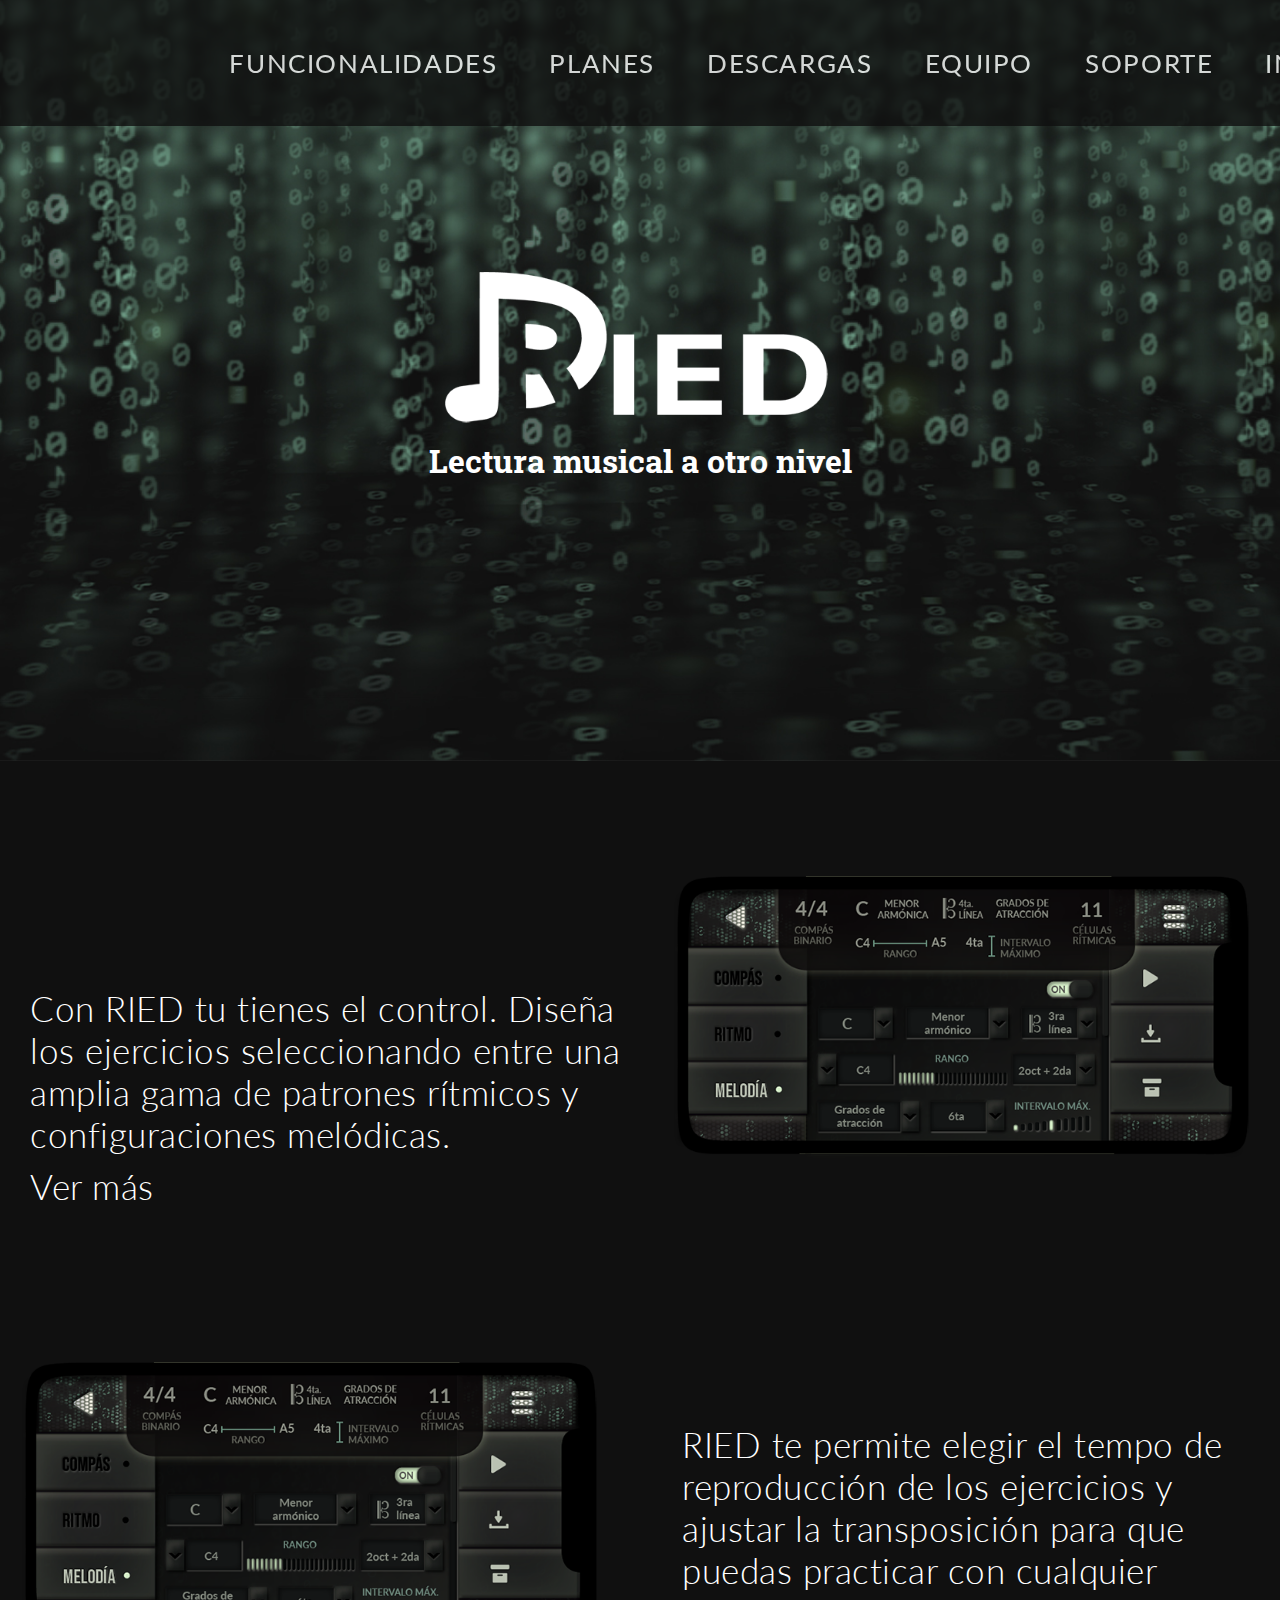
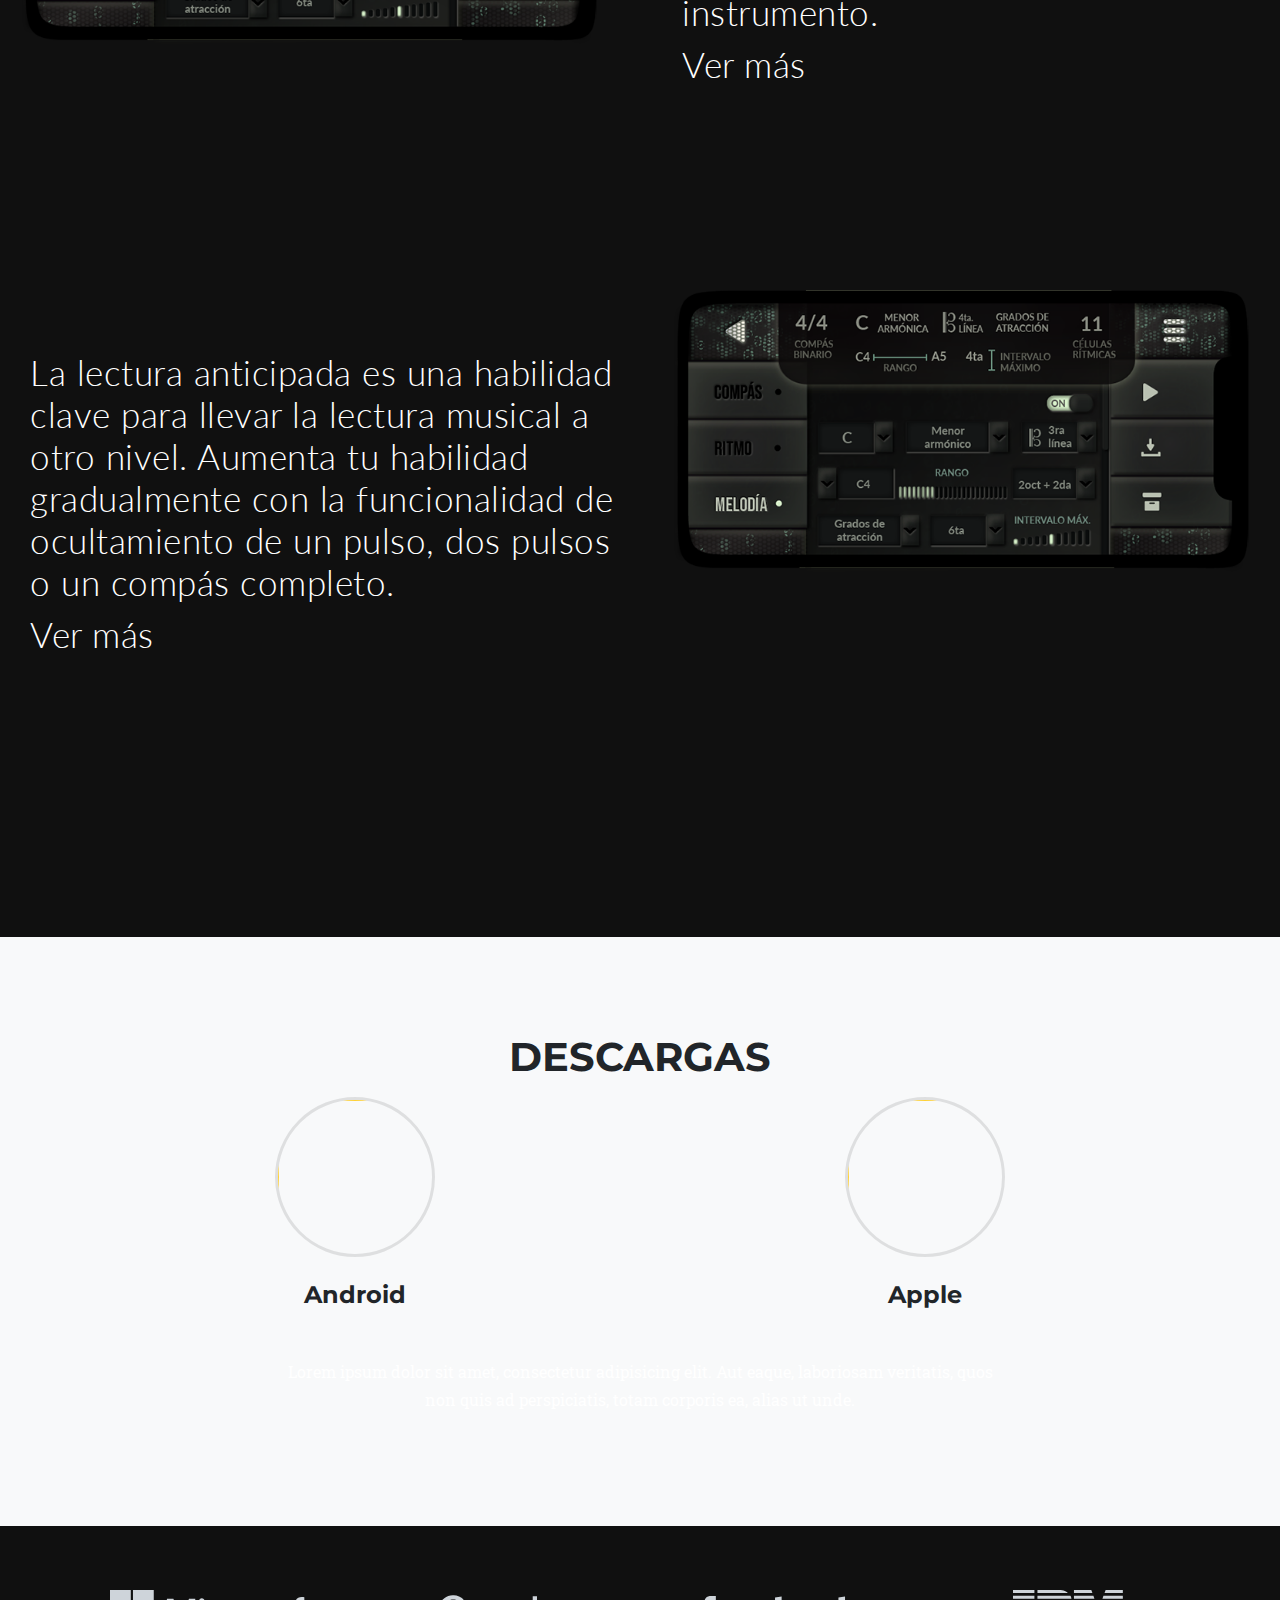
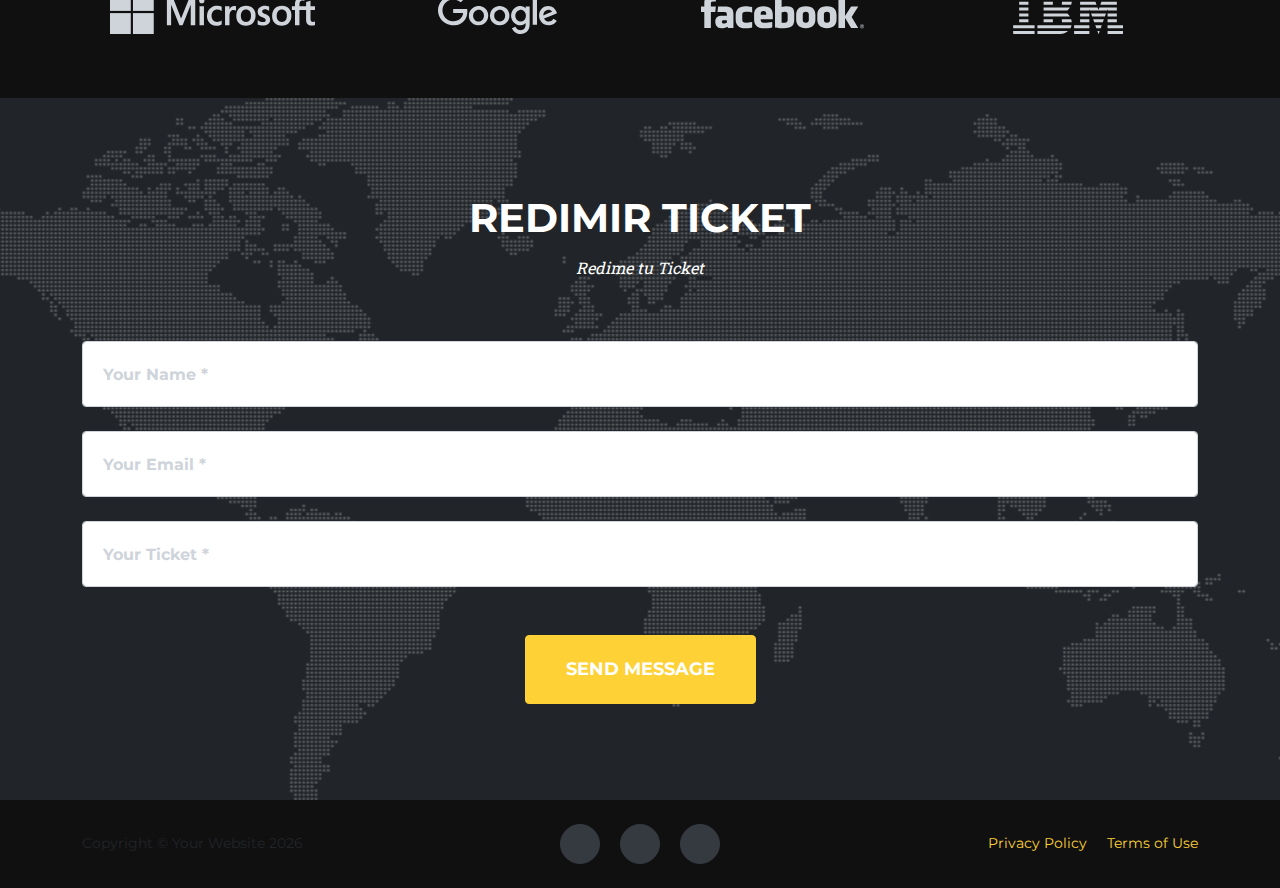
==== index.html @ 08303cac "Enviando proceso de la web" ====
<!DOCTYPE html>
<html lang="en">
    <head>
        <meta charset="utf-8" />
        <meta name="viewport" content="width=device-width, initial-scale=1, shrink-to-fit=no" />
        <meta name="description" content="" />
        <meta name="author" content="Bllp" />
        <title>RIED APP</title>
        <link rel="icon" type="image/x-icon" href="assets/favicon.ico" />
        <!-- Font Awesome icons (free version)-->
        <script src="https://use.fontawesome.com/releases/v5.15.3/js/all.js" crossorigin="anonymous"></script>
        <!-- Google fonts-->
        <link href="https://fonts.googleapis.com/css?family=Montserrat:400,700" rel="stylesheet" type="text/css" />
        <link href="https://fonts.googleapis.com/css?family=Roboto+Slab:400,100,300,700" rel="stylesheet" type="text/css" />
        <link rel="stylesheet" type="text/css" href="https://fonts.googleapis.com/css?family=Lato:100,100i,300,300i,400,400i,700,700i,900,900i" />
        <!-- Core theme CSS (includes Bootstrap)-->
        <link href="css/styles.css" rel="stylesheet" />
    </head>
    <body id="page-top">
        <!-- Navigation-->
        <nav class="navbar navbar-expand-lg navbar-dark fixed-top" id="mainNav">
            <div class="container">
                <a class="navbar-brand js-scroll-trigger" href="#page-top"><img src="assets/img/navbar-logo.svg" alt="..." /></a>
                <button class="navbar-toggler navbar-toggler-right" type="button" data-toggle="collapse" data-target="#navbarResponsive" aria-controls="navbarResponsive" aria-expanded="false" aria-label="Toggle navigation">
                    Menu
                    <i class="fas fa-bars ml-1"></i>
                </button>
                <div class="collapse navbar-collapse" id="navbarResponsive">
                    <ul class="navbar-nav text-uppercase ml-auto">
                        <li class="nav-item"><a class="nav-link js-scroll-trigger" href=""> Funcionalidades</a></li>
                        <li class="nav-item"><a class="nav-link js-scroll-trigger" href="">Planes</a></li>
                        <li class="nav-item"><a class="nav-link js-scroll-trigger" href="">Descargas</a></li>
                        <li class="nav-item"><a class="nav-link js-scroll-trigger" href="">Equipo</a></li>
                        <li class="nav-item"><a class="nav-link js-scroll-trigger" href="">Soporte</a></li>
                        <li class="nav-item"><a class="nav-link js-scroll-trigger" href="">Ingreso</a></li>
                        <li class="nav-item"><a class="nav-link js-scroll-trigger" href="">ES</a></li>
                    </ul>
                </div>
            </div>
        </nav>
        <!-- Masthead-->
        <header class="masthead">
            <div class="container">
                 <img class="img-fluid" id="logohm" src="assets/img/Logo-Home.png" />
                <div class="masthead-heading ">Lectura musical a otro nivel</div>
            </div>
        </header>
        <!-- Seccion1-->
        <section class="page-section" id="seccion1">
        <div class="row">
          <div class="col-12 col-md-6 text-home-seccion-1"><p class="text-img ">Con RIED tu tienes el control.
           Diseña los ejercicios seleccionando entre una amplia gama de patrones rítmicos y  configuraciones melódicas.</p>
           <a href=""><p class="text-img text-mas">Ver más</p></a></div>
          <div class="col-12 col-md-6"><img src="assets/img/about/Seccion1-cel.png" class="img-fluid"></div>
        </div>
        <div class="row">
          
          <div class="col-12 order-1 col-md-6 order-md-0"><img src="assets/img/about/Seccion1-cel.png" class="img-fluid"></div>
          <div class="col-12 order-0 col-md-6 order-md-1 text-home-seccion-2"><p class="text-img ">RIED te permite elegir el tempo de reproducción de los ejercicios y ajustar la transposición para que puedas practicar con cualquier instrumento.</p>
            <a href=""><p class="text-img text-mas">Ver más</p></a>
          </div>
        </div>
        <div class="row">
          <div class="col-12 col-md-6 text-home-seccion-3"><p class="text-img">La lectura anticipada es una habilidad clave para llevar la lectura musical a otro nivel. Aumenta tu habilidad gradualmente con la funcionalidad de ocultamiento de un pulso, dos pulsos o un compás completo.</p>
          <a href=""><p class="text-img text-mas">Ver más</p></a></div>
          <div class="col-12 col-md-6"><img src="assets/img/about/Seccion1-cel.png" class="img-fluid"></div>
        </div>
 
        </section>
        <!-- Plataform -->
        <section class="page-section bg-light" id="plataform">
            <div class="container">
                <div class="text-center">
                    <h2 class="section-heading text-uppercase">Descargas</h2>
                </div>
                <div class="row">

                    <div class="col-lg-6">
                        <div class="plataform">
                           <a href=""> <img class="mx-auto rounded-circle" src="https://image.flaticon.com/icons/png/512/38/38002.png"></a>
                            <h4>Android</h4>
                        </div>
                    </div>
                    <div class="col-lg-6">
                        <div class="plataform">
                            <a href=""><img class="mx-auto rounded-circle" src="https://image.flaticon.com/icons/png/512/15/15476.png" /> </a>
                            <h4>Apple</h4>
                            
                        </div>
                    </div>
                </div>
                <div class="row">
                    <div class="col-lg-8 mx-auto text-center"><p class="large text-muted">Lorem ipsum dolor sit amet, consectetur adipisicing elit. Aut eaque, laboriosam veritatis, quos non quis ad perspiciatis, totam corporis ea, alias ut unde.</p></div>
                </div>
            </div>
        </section>
        <!-- Plataform-->
        <div class="py-5">
            <div class="container">
                <div class="row align-items-center">
                    <div class="col-md-3 col-sm-6 my-3">
                        <a href="#!"><img class="img-fluid img-brand d-block mx-auto" src="assets/img/logos/microsoft.svg" alt="..." /></a>
                    </div>
                    <div class="col-md-3 col-sm-6 my-3">
                        <a href="#!"><img class="img-fluid img-brand d-block mx-auto" src="assets/img/logos/google.svg" alt="..." /></a>
                    </div>
                    <div class="col-md-3 col-sm-6 my-3">
                        <a href="#!"><img class="img-fluid img-brand d-block mx-auto" src="assets/img/logos/facebook.svg" alt="..." /></a>
                    </div>
                    <div class="col-md-3 col-sm-6 my-3">
                        <a href="#!"><img class="img-fluid img-brand d-block mx-auto" src="assets/img/logos/ibm.svg" alt="..." /></a>
                    </div>
                </div>
            </div>
        </div>
        <!-- Contact-->
        <section class="page-section" id="contact">
            <div class="container">
                <div class="text-center">
                    <h2 class="section-heading text-uppercase">Redimir Ticket</h2>
                    <h3 class="section-subheading text-muted">Redime tu Ticket</h3>
                </div>
                <form id="contactForm" name="sentMessage" novalidate="novalidate">
                    <div class="row align-items-stretch mb-5">
                        <div class="col-md-12">
                            <div class="form-group">
                                <input class="form-control" id="name" type="text" placeholder="Your Name *" required="required" data-validation-required-message="Please enter your name." />
                                <p class="help-block text-danger"></p>
                            </div>
                            <div class="form-group">
                                <input class="form-control" id="email" type="email" placeholder="Your Email *" required="required" data-validation-required-message="Please enter your email address." />
                                <p class="help-block text-danger"></p>
                            </div>
                            <div class="form-group mb-md-0">
                                <input class="form-control" id="phone" type="tel" placeholder="Your Ticket *" required="required" data-validation-required-message="Please enter your Ticket." />
                                <p class="help-block text-danger"></p>
                            </div>
                        </div>

                    </div>
                    <div class="text-center">
                        <div id="success"></div>
                        <button class="btn btn-primary btn-xl text-uppercase" id="sendMessageButton" type="submit">Send Message</button>
                    </div>
                </form>
            </div>
        </section>
        <!-- Footer-->
        <footer class="footer py-4">
            <div class="container">
                <div class="row align-items-center">
                    <div class="col-lg-4 text-lg-left">
                        Copyright &copy; Your Website
                        <!-- This script automatically adds the current year to your website footer-->
                        <!-- (credit: https://updateyourfooter.com/)-->
                        <script>
                            document.write(new Date().getFullYear());
                        </script>
                    </div>
                    <div class="col-lg-4 my-3 my-lg-0">
                        <a class="btn btn-dark btn-social mx-2" href="#!"><i class="fab fa-twitter"></i></a>
                        <a class="btn btn-dark btn-social mx-2" href="#!"><i class="fab fa-facebook-f"></i></a>
                        <a class="btn btn-dark btn-social mx-2" href="#!"><i class="fab fa-linkedin-in"></i></a>
                    </div>
                    <div class="col-lg-4 text-lg-right">
                        <a class="mr-3" href="#!">Privacy Policy</a>
                        <a href="#!">Terms of Use</a>
                    </div>
                </div>
            </div>
        </footer>
        <!-- Bootstrap core JS-->
        <script src="https://code.jquery.com/jquery-3.5.1.min.js"></script>
        <script src="https://cdn.jsdelivr.net/npm/bootstrap@4.6.0/dist/js/bootstrap.bundle.min.js"></script>
        <!-- Third party plugin JS-->
        <script src="https://cdnjs.cloudflare.com/ajax/libs/animejs/3.2.1/anime.min.js"></script>
        <!-- Contact form JS-->
        <script src="assets/mail/jqBootstrapValidation.js"></script>
        <script src="assets/mail/contact_me.js"></script>
        <!-- Core theme JS-->
        <script src="js/scripts.js"></script>
    </body>
</html>
---- css/styles.css ----
@carset "UTF-8";

:root {
  --blue: #007bff;
  --indigo: #6610f2;
  --purple: #6f42c1;
  --pink: #e83e8c;
  --red: #dc3545;
  --orange: #fd7e14;
  --yellow: #fed136;
  --green: #28a745;
  --teal: #20c997;
  --cyan: #17a2b8;
  --white: #fff;
  --gray: #6c757d;
  --gray-dark: #343a40;
  --primary: #fed136;
  --secondary: #6c757d;
  --success: #28a745;
  --info: #17a2b8;
  --warning: #fed136;
  --danger: #dc3545;
  --light: #f8f9fa;
  --dark: #343a40;
  --breakpoint-xs: 0;
  --breakpoint-sm: 576px;
  --breakpoint-md: 768px;
  --breakpoint-lg: 992px;
  --breakpoint-xl: 1200px;
  --font-family-sans-serif: -apple-system, BlinkMacSystemFont, "Segoe UI", Roboto, "Helvetica Neue", Arial, "Noto Sans", "Liberation Sans", sans-serif, "Apple Color Emoji", "Segoe UI Emoji", "Segoe UI Symbol", "Noto Color Emoji";
  --font-family-monospace: SFMono-Regular, Menlo, Monaco, Consolas, "Liberation Mono", "Courier New", monospace;
}

*,
*::before,
*::after {
  box-sizing: border-box;
}

html {
  font-family: sans-serif;
  line-height: 1.15;
  -webkit-text-size-adjust: 100%;
  -webkit-tap-highlight-color: rgba(0, 0, 0, 0);
}

article, aside, figcaption, figure, footer, header, hgroup, main, nav, section {
  display: block;
}

body {
  margin: 0;
  font-family: "Roboto Slab", -apple-system, BlinkMacSystemFont, "Segoe UI", Roboto, "Helvetica Neue", Arial, sans-serif, "Apple Color Emoji", "Segoe UI Emoji", "Segoe UI Symbol", "Noto Color Emoji";
  font-size: 1rem;
  font-weight: 400;
  line-height: 1.5;
  color: #212529;
  text-align: left;
  background-color: #101010;
}

[tabindex="-1"]:focus:not(:focus-visible) {
  outline: 0 !important;
}

hr {
  box-sizing: content-box;
  height: 0;
  overflow: visible;
}

h1, h2, h3, h4, h5, h6 {
  margin-top: 0;
  margin-bottom: 0.5rem;
}

p {
  margin-top: 0;
  margin-bottom: 1rem;
}

abbr[title],
abbr[data-original-title] {
  text-decoration: underline;
  -webkit-text-decoration: underline dotted;
          text-decoration: underline dotted;
  cursor: help;
  border-bottom: 0;
  -webkit-text-decoration-skip-ink: none;
          text-decoration-skip-ink: none;
}
#logohm{
  max-width: 35%;
}

address {
  margin-bottom: 1rem;
  font-style: normal;
  line-height: inherit;
}

ol,
ul,
dl {
  margin-top: 0;
  margin-bottom: 1rem;
}

ol ol,
ul ul,
ol ul,
ul ol {
  margin-bottom: 0;
}

dt {
  font-weight: 700;
}

dd {
  margin-bottom: 0.5rem;
  margin-left: 0;
}

blockquote {
  margin: 0 0 1rem;
}

b,
strong {
  font-weight: bolder;
}

small {
  font-size: 80%;
}

sub,
sup {
  position: relative;
  font-size: 75%;
  line-height: 0;
  vertical-align: baseline;
}

sub {
  bottom: -0.25em;
}

sup {
  top: -0.5em;
}

a {
  color: #fed136;
  text-decoration: none;
  background-color: transparent;
}
a:hover {
  color: #e6b301;
  text-decoration: underline;
}

a:not([href]):not([class]) {
  color: inherit;
  text-decoration: none;
}
a:not([href]):not([class]):hover {
  color: inherit;
  text-decoration: none;
}

pre,
code,
kbd,
samp {
  font-family: SFMono-Regular, Menlo, Monaco, Consolas, "Liberation Mono", "Courier New", monospace;
  font-size: 1em;
}

pre {
  margin-top: 0;
  margin-bottom: 1rem;
  overflow: auto;
  -ms-overflow-style: scrollbar;
}

figure {
  margin: 0 0 1rem;
}

img {
  vertical-align: middle;
  border-style: none;
}

svg {
  overflow: hidden;
  vertical-align: middle;
}

table {
  border-collapse: collapse;
}

caption {
  padding-top: 0.75rem;
  padding-bottom: 0.75rem;
  color: #6c757d;
  text-align: left;
  caption-side: bottom;
}

th {
  text-align: inherit;
  text-align: -webkit-match-parent;
}

label {
  display: inline-block;
  margin-bottom: 0.5rem;
}

button {
  border-radius: 0;
}

button:focus:not(:focus-visible) {
  outline: 0;
}

input,
button,
select,
optgroup,
textarea {
  margin: 0;
  font-family: inherit;
  font-size: inherit;
  line-height: inherit;
}

button,
input {
  overflow: visible;
}

button,
select {
  text-transform: none;
}

[role=button] {
  cursor: pointer;
}

select {
  word-wrap: normal;
}

button,
[type=button],
[type=reset],
[type=submit] {
  -webkit-appearance: button;
}

button:not(:disabled),
[type=button]:not(:disabled),
[type=reset]:not(:disabled),
[type=submit]:not(:disabled) {
  cursor: pointer;
}

button::-moz-focus-inner,
[type=button]::-moz-focus-inner,
[type=reset]::-moz-focus-inner,
[type=submit]::-moz-focus-inner {
  padding: 0;
  border-style: none;
}

input[type=radio],
input[type=checkbox] {
  box-sizing: border-box;
  padding: 0;
}

textarea {
  overflow: auto;
  resize: vertical;
}

fieldset {
  min-width: 0;
  padding: 0;
  margin: 0;
  border: 0;
}

legend {
  display: block;
  width: 100%;
  max-width: 100%;
  padding: 0;
  margin-bottom: 0.5rem;
  font-size: 1.5rem;
  line-height: inherit;
  color: inherit;
  white-space: normal;
}

progress {
  vertical-align: baseline;
}

[type=number]::-webkit-inner-spin-button,
[type=number]::-webkit-outer-spin-button {
  height: auto;
}

[type=search] {
  outline-offset: -2px;
  -webkit-appearance: none;
}

[type=search]::-webkit-search-decoration {
  -webkit-appearance: none;
}

::-webkit-file-upload-button {
  font: inherit;
  -webkit-appearance: button;
}

output {
  display: inline-block;
}

summary {
  display: list-item;
  cursor: pointer;
}

template {
  display: none;
}

[hidden] {
  display: none !important;
}

h1, h2, h3, h4, h5, h6,
.h1, .h2, .h3, .h4, .h5, .h6 {
  margin-bottom: 0.5rem;
  font-family: "Montserrat", -apple-system, BlinkMacSystemFont, "Segoe UI", Roboto, "Helvetica Neue", Arial, sans-serif, "Apple Color Emoji", "Segoe UI Emoji", "Segoe UI Symbol", "Noto Color Emoji";
  font-weight: 700;
  line-height: 1.2;
}

h1, .h1 {
  font-size: 2.5rem;
}

h2, .h2 {
  font-size: 2rem;
}

h3, .h3 {
  font-size: 1.75rem;
}

h4, .h4 {
  font-size: 1.5rem;
}

h5, .h5 {
  font-size: 1.25rem;
}

h6, .h6 {
  font-size: 1rem;
}

.lead {
  font-size: 1.25rem;
  font-weight: 300;
}

.display-1 {
  font-size: 6rem;
  font-weight: 300;
  line-height: 1.2;
}

.display-2 {
  font-size: 5.5rem;
  font-weight: 300;
  line-height: 1.2;
}

.display-3 {
  font-size: 4.5rem;
  font-weight: 300;
  line-height: 1.2;
}

.display-4 {
  font-size: 3.5rem;
  font-weight: 300;
  line-height: 1.2;
}

hr {
  margin-top: 1rem;
  margin-bottom: 1rem;
  border: 0;
  border-top: 1px solid rgba(0, 0, 0, 0.1);
}

small,
.small {
  font-size: 80%;
  font-weight: 400;
}

mark,
.mark {
  padding: 0.2em;
  background-color: #fcf8e3;
}

.list-unstyled {
  padding-left: 0;
  list-style: none;
}

.list-inline {
  padding-left: 0;
  list-style: none;
}

.list-inline-item {
  display: inline-block;
}
.list-inline-item:not(:last-child) {
  margin-right: 0.5rem;
}

.initialism {
  font-size: 90%;
  text-transform: uppercase;
}

.blockquote {
  margin-bottom: 1rem;
  font-size: 1.25rem;
}

.blockquote-footer {
  display: block;
  font-size: 80%;
  color: #6c757d;
}
.blockquote-footer::before {
  content: "— ";
}

.img-fluid {
  max-width: 100%;
  height: auto;
}

.img-thumbnail {
  padding: 0.25rem;
  background-color: #fff;
  border: 1px solid #dee2e6;
  border-radius: 0.25rem;
  max-width: 100%;
  height: auto;
}

.figure {
  display: inline-block;
}

.figure-img {
  margin-bottom: 0.5rem;
  line-height: 1;
}

.figure-caption {
  font-size: 90%;
  color: #6c757d;
}

code {
  font-size: 87.5%;
  color: #e83e8c;
  word-wrap: break-word;
}
a > code {
  color: inherit;
}

kbd {
  padding: 0.2rem 0.4rem;
  font-size: 87.5%;
  color: #fff;
  background-color: #212529;
  border-radius: 0.2rem;
}
kbd kbd {
  padding: 0;
  font-size: 100%;
  font-weight: 700;
}

pre {
  display: block;
  font-size: 87.5%;
  color: #212529;
}
pre code {
  font-size: inherit;
  color: inherit;
  word-break: normal;
}

.pre-scrollable {
  max-height: 340px;
  overflow-y: scroll;
}

.container,
.container-fluid,
.container-xl,
.container-lg,
.container-md,
.container-sm {
  width: 100%;
  padding-right: 0.75rem;
  padding-left: 0.75rem;
  margin-right: auto;
  margin-left: auto;
}

@media (min-width: 576px) {
  .container-sm, .container {
    max-width: 540px;
  }
}
@media (min-width: 768px) {
  .container-md, .container-sm, .container {
    max-width: 720px;
  }
}
@media (min-width: 992px) {
  .container-lg, .container-md, .container-sm, .container {
    max-width: 960px;
  }
}
@media (min-width: 1200px) {
  .container-xl, .container-lg, .container-md, .container-sm, .container {
    max-width: 1140px;
  }
}
.row {
  display: flex;
  flex-wrap: wrap;
  margin-right: -0.75rem;
  margin-left: -0.75rem;
}

.no-gutters {
  margin-right: 0;
  margin-left: 0;
}
.no-gutters > .col,
.no-gutters > [class*=col-] {
  padding-right: 0;
  padding-left: 0;
}

.col-xl,
.col-xl-auto, .col-xl-12, .col-xl-11, .col-xl-10, .col-xl-9, .col-xl-8, .col-xl-7, .col-xl-6, .col-xl-5, .col-xl-4, .col-xl-3, .col-xl-2, .col-xl-1, .col-lg,
.col-lg-auto, .col-lg-12, .col-lg-11, .col-lg-10, .col-lg-9, .col-lg-8, .col-lg-7, .col-lg-6, .col-lg-5, .col-lg-4, .col-lg-3, .col-lg-2, .col-lg-1, .col-md,
.col-md-auto, .col-md-12, .col-md-11, .col-md-10, .col-md-9, .col-md-8, .col-md-7, .col-md-6, .col-md-5, .col-md-4, .col-md-3, .col-md-2, .col-md-1, .col-sm,
.col-sm-auto, .col-sm-12, .col-sm-11, .col-sm-10, .col-sm-9, .col-sm-8, .col-sm-7, .col-sm-6, .col-sm-5, .col-sm-4, .col-sm-3, .col-sm-2, .col-sm-1, .col,
.col-auto, .col-12, .col-11, .col-10, .col-9, .col-8, .col-7, .col-6, .col-5, .col-4, .col-3, .col-2, .col-1 {
  position: relative;
  width: 100%;
  padding-right: 0.75rem;
  padding-left: 0.75rem;
}

.col {
  flex-basis: 0;
  flex-grow: 1;
  max-width: 100%;
}

.row-cols-1 > * {
  flex: 0 0 100%;
  max-width: 100%;
}

.row-cols-2 > * {
  flex: 0 0 50%;
  max-width: 50%;
}

.row-cols-3 > * {
  flex: 0 0 33.3333333333%;
  max-width: 33.3333333333%;
}

.row-cols-4 > * {
  flex: 0 0 25%;
  max-width: 25%;
}

.row-cols-5 > * {
  flex: 0 0 20%;
  max-width: 20%;
}

.row-cols-6 > * {
  flex: 0 0 16.6666666667%;
  max-width: 16.6666666667%;
}

.col-auto {
  flex: 0 0 auto;
  width: auto;
  max-width: 100%;
}

.col-1 {
  flex: 0 0 8.3333333333%;
  max-width: 8.3333333333%;
}

.col-2 {
  flex: 0 0 16.6666666667%;
  max-width: 16.6666666667%;
}

.col-3 {
  flex: 0 0 25%;
  max-width: 25%;
}

.col-4 {
  flex: 0 0 33.3333333333%;
  max-width: 33.3333333333%;
}

.col-5 {
  flex: 0 0 41.6666666667%;
  max-width: 41.6666666667%;
}

.col-6 {
  flex: 0 0 50%;
  max-width: 50%;
}

.col-7 {
  flex: 0 0 58.3333333333%;
  max-width: 58.3333333333%;
}

.col-8 {
  flex: 0 0 66.6666666667%;
  max-width: 66.6666666667%;
}

.col-9 {
  flex: 0 0 75%;
  max-width: 75%;
}

.col-10 {
  flex: 0 0 83.3333333333%;
  max-width: 83.3333333333%;
}

.col-11 {
  flex: 0 0 91.6666666667%;
  max-width: 91.6666666667%;
}

.col-12 {
  flex: 0 0 100%;
  max-width: 100%;
}

.order-first {
  order: -1;
}

.order-last {
  order: 13;
}

.order-0 {
  order: 0;
}

.order-1 {
  order: 1;
}

.order-2 {
  order: 2;
}

.order-3 {
  order: 3;
}

.order-4 {
  order: 4;
}

.order-5 {
  order: 5;
}

.order-6 {
  order: 6;
}

.order-7 {
  order: 7;
}

.order-8 {
  order: 8;
}

.order-9 {
  order: 9;
}

.order-10 {
  order: 10;
}

.order-11 {
  order: 11;
}

.order-12 {
  order: 12;
}

.offset-1 {
  margin-left: 8.3333333333%;
}

.offset-2 {
  margin-left: 16.6666666667%;
}

.offset-3 {
  margin-left: 25%;
}

.offset-4 {
  margin-left: 33.3333333333%;
}

.offset-5 {
  margin-left: 41.6666666667%;
}

.offset-6 {
  margin-left: 50%;
}

.offset-7 {
  margin-left: 58.3333333333%;
}

.offset-8 {
  margin-left: 66.6666666667%;
}

.offset-9 {
  margin-left: 75%;
}

.offset-10 {
  margin-left: 83.3333333333%;
}

.offset-11 {
  margin-left: 91.6666666667%;
}

@media (min-width: 576px) {
  .col-sm {
    flex-basis: 0;
    flex-grow: 1;
    max-width: 100%;
  }

  .row-cols-sm-1 > * {
    flex: 0 0 100%;
    max-width: 100%;
  }

  .row-cols-sm-2 > * {
    flex: 0 0 50%;
    max-width: 50%;
  }

  .row-cols-sm-3 > * {
    flex: 0 0 33.3333333333%;
    max-width: 33.3333333333%;
  }

  .row-cols-sm-4 > * {
    flex: 0 0 25%;
    max-width: 25%;
  }

  .row-cols-sm-5 > * {
    flex: 0 0 20%;
    max-width: 20%;
  }

  .row-cols-sm-6 > * {
    flex: 0 0 16.6666666667%;
    max-width: 16.6666666667%;
  }

  .col-sm-auto {
    flex: 0 0 auto;
    width: auto;
    max-width: 100%;
  }

  .col-sm-1 {
    flex: 0 0 8.3333333333%;
    max-width: 8.3333333333%;
  }

  .col-sm-2 {
    flex: 0 0 16.6666666667%;
    max-width: 16.6666666667%;
  }

  .col-sm-3 {
    flex: 0 0 25%;
    max-width: 25%;
  }

  .col-sm-4 {
    flex: 0 0 33.3333333333%;
    max-width: 33.3333333333%;
  }

  .col-sm-5 {
    flex: 0 0 41.6666666667%;
    max-width: 41.6666666667%;
  }

  .col-sm-6 {
    flex: 0 0 50%;
    max-width: 50%;
  }

  .col-sm-7 {
    flex: 0 0 58.3333333333%;
    max-width: 58.3333333333%;
  }

  .col-sm-8 {
    flex: 0 0 66.6666666667%;
    max-width: 66.6666666667%;
  }

  .col-sm-9 {
    flex: 0 0 75%;
    max-width: 75%;
  }

  .col-sm-10 {
    flex: 0 0 83.3333333333%;
    max-width: 83.3333333333%;
  }

  .col-sm-11 {
    flex: 0 0 91.6666666667%;
    max-width: 91.6666666667%;
  }

  .col-sm-12 {
    flex: 0 0 100%;
    max-width: 100%;
  }

  .order-sm-first {
    order: -1;
  }

  .order-sm-last {
    order: 13;
  }

  .order-sm-0 {
    order: 0;
  }

  .order-sm-1 {
    order: 1;
  }

  .order-sm-2 {
    order: 2;
  }

  .order-sm-3 {
    order: 3;
  }

  .order-sm-4 {
    order: 4;
  }

  .order-sm-5 {
    order: 5;
  }

  .order-sm-6 {
    order: 6;
  }

  .order-sm-7 {
    order: 7;
  }

  .order-sm-8 {
    order: 8;
  }

  .order-sm-9 {
    order: 9;
  }

  .order-sm-10 {
    order: 10;
  }

  .order-sm-11 {
    order: 11;
  }

  .order-sm-12 {
    order: 12;
  }

  .offset-sm-0 {
    margin-left: 0;
  }

  .offset-sm-1 {
    margin-left: 8.3333333333%;
  }

  .offset-sm-2 {
    margin-left: 16.6666666667%;
  }

  .offset-sm-3 {
    margin-left: 25%;
  }

  .offset-sm-4 {
    margin-left: 33.3333333333%;
  }

  .offset-sm-5 {
    margin-left: 41.6666666667%;
  }

  .offset-sm-6 {
    margin-left: 50%;
  }

  .offset-sm-7 {
    margin-left: 58.3333333333%;
  }

  .offset-sm-8 {
    margin-left: 66.6666666667%;
  }

  .offset-sm-9 {
    margin-left: 75%;
  }

  .offset-sm-10 {
    margin-left: 83.3333333333%;
  }

  .offset-sm-11 {
    margin-left: 91.6666666667%;
  }
}
@media (min-width: 768px) {
  .col-md {
    flex-basis: 0;
    flex-grow: 1;
    max-width: 100%;
  }

  .row-cols-md-1 > * {
    flex: 0 0 100%;
    max-width: 100%;
  }

  .row-cols-md-2 > * {
    flex: 0 0 50%;
    max-width: 50%;
  }

  .row-cols-md-3 > * {
    flex: 0 0 33.3333333333%;
    max-width: 33.3333333333%;
  }

  .row-cols-md-4 > * {
    flex: 0 0 25%;
    max-width: 25%;
  }

  .row-cols-md-5 > * {
    flex: 0 0 20%;
    max-width: 20%;
  }

  .row-cols-md-6 > * {
    flex: 0 0 16.6666666667%;
    max-width: 16.6666666667%;
  }

  .col-md-auto {
    flex: 0 0 auto;
    width: auto;
    max-width: 100%;
  }

  .col-md-1 {
    flex: 0 0 8.3333333333%;
    max-width: 8.3333333333%;
  }

  .col-md-2 {
    flex: 0 0 16.6666666667%;
    max-width: 16.6666666667%;
  }

  .col-md-3 {
    flex: 0 0 25%;
    max-width: 25%;
  }

  .col-md-4 {
    flex: 0 0 33.3333333333%;
    max-width: 33.3333333333%;
  }

  .col-md-5 {
    flex: 0 0 41.6666666667%;
    max-width: 41.6666666667%;
  }

  .col-md-6 {
    flex: 0 0 50%;
    max-width: 50%;
  }

  .col-md-7 {
    flex: 0 0 58.3333333333%;
    max-width: 58.3333333333%;
  }

  .col-md-8 {
    flex: 0 0 66.6666666667%;
    max-width: 66.6666666667%;
  }

  .col-md-9 {
    flex: 0 0 75%;
    max-width: 75%;
  }

  .col-md-10 {
    flex: 0 0 83.3333333333%;
    max-width: 83.3333333333%;
  }

  .col-md-11 {
    flex: 0 0 91.6666666667%;
    max-width: 91.6666666667%;
  }

  .col-md-12 {
    flex: 0 0 100%;
    max-width: 100%;
  }

  .order-md-first {
    order: -1;
  }

  .order-md-last {
    order: 13;
  }

  .order-md-0 {
    order: 0;
  }

  .order-md-1 {
    order: 1;
  }

  .order-md-2 {
    order: 2;
  }

  .order-md-3 {
    order: 3;
  }

  .order-md-4 {
    order: 4;
  }

  .order-md-5 {
    order: 5;
  }

  .order-md-6 {
    order: 6;
  }

  .order-md-7 {
    order: 7;
  }

  .order-md-8 {
    order: 8;
  }

  .order-md-9 {
    order: 9;
  }

  .order-md-10 {
    order: 10;
  }

  .order-md-11 {
    order: 11;
  }

  .order-md-12 {
    order: 12;
  }

  .offset-md-0 {
    margin-left: 0;
  }

  .offset-md-1 {
    margin-left: 8.3333333333%;
  }

  .offset-md-2 {
    margin-left: 16.6666666667%;
  }

  .offset-md-3 {
    margin-left: 25%;
  }

  .offset-md-4 {
    margin-left: 33.3333333333%;
  }

  .offset-md-5 {
    margin-left: 41.6666666667%;
  }

  .offset-md-6 {
    margin-left: 50%;
  }

  .offset-md-7 {
    margin-left: 58.3333333333%;
  }

  .offset-md-8 {
    margin-left: 66.6666666667%;
  }

  .offset-md-9 {
    margin-left: 75%;
  }

  .offset-md-10 {
    margin-left: 83.3333333333%;
  }

  .offset-md-11 {
    margin-left: 91.6666666667%;
  }
}
@media (min-width: 992px) {
  .col-lg {
    flex-basis: 0;
    flex-grow: 1;
    max-width: 100%;
  }

  .row-cols-lg-1 > * {
    flex: 0 0 100%;
    max-width: 100%;
  }

  .row-cols-lg-2 > * {
    flex: 0 0 50%;
    max-width: 50%;
  }

  .row-cols-lg-3 > * {
    flex: 0 0 33.3333333333%;
    max-width: 33.3333333333%;
  }

  .row-cols-lg-4 > * {
    flex: 0 0 25%;
    max-width: 25%;
  }

  .row-cols-lg-5 > * {
    flex: 0 0 20%;
    max-width: 20%;
  }

  .row-cols-lg-6 > * {
    flex: 0 0 16.6666666667%;
    max-width: 16.6666666667%;
  }

  .col-lg-auto {
    flex: 0 0 auto;
    width: auto;
    max-width: 100%;
  }

  .col-lg-1 {
    flex: 0 0 8.3333333333%;
    max-width: 8.3333333333%;
  }

  .col-lg-2 {
    flex: 0 0 16.6666666667%;
    max-width: 16.6666666667%;
  }

  .col-lg-3 {
    flex: 0 0 25%;
    max-width: 25%;
  }

  .col-lg-4 {
    flex: 0 0 33.3333333333%;
    max-width: 33.3333333333%;
  }

  .col-lg-5 {
    flex: 0 0 41.6666666667%;
    max-width: 41.6666666667%;
  }

  .col-lg-6 {
    flex: 0 0 50%;
    max-width: 50%;
  }

  .col-lg-7 {
    flex: 0 0 58.3333333333%;
    max-width: 58.3333333333%;
  }

  .col-lg-8 {
    flex: 0 0 66.6666666667%;
    max-width: 66.6666666667%;
  }

  .col-lg-9 {
    flex: 0 0 75%;
    max-width: 75%;
  }

  .col-lg-10 {
    flex: 0 0 83.3333333333%;
    max-width: 83.3333333333%;
  }

  .col-lg-11 {
    flex: 0 0 91.6666666667%;
    max-width: 91.6666666667%;
  }

  .col-lg-12 {
    flex: 0 0 100%;
    max-width: 100%;
  }

  .order-lg-first {
    order: -1;
  }

  .order-lg-last {
    order: 13;
  }

  .order-lg-0 {
    order: 0;
  }

  .order-lg-1 {
    order: 1;
  }

  .order-lg-2 {
    order: 2;
  }

  .order-lg-3 {
    order: 3;
  }

  .order-lg-4 {
    order: 4;
  }

  .order-lg-5 {
    order: 5;
  }

  .order-lg-6 {
    order: 6;
  }

  .order-lg-7 {
    order: 7;
  }

  .order-lg-8 {
    order: 8;
  }

  .order-lg-9 {
    order: 9;
  }

  .order-lg-10 {
    order: 10;
  }

  .order-lg-11 {
    order: 11;
  }

  .order-lg-12 {
    order: 12;
  }

  .offset-lg-0 {
    margin-left: 0;
  }

  .offset-lg-1 {
    margin-left: 8.3333333333%;
  }

  .offset-lg-2 {
    margin-left: 16.6666666667%;
  }

  .offset-lg-3 {
    margin-left: 25%;
  }

  .offset-lg-4 {
    margin-left: 33.3333333333%;
  }

  .offset-lg-5 {
    margin-left: 41.6666666667%;
  }

  .offset-lg-6 {
    margin-left: 50%;
  }

  .offset-lg-7 {
    margin-left: 58.3333333333%;
  }

  .offset-lg-8 {
    margin-left: 66.6666666667%;
  }

  .offset-lg-9 {
    margin-left: 75%;
  }

  .offset-lg-10 {
    margin-left: 83.3333333333%;
  }

  .offset-lg-11 {
    margin-left: 91.6666666667%;
  }
}
@media (min-width: 1200px) {
  .col-xl {
    flex-basis: 0;
    flex-grow: 1;
    max-width: 100%;
  }

  .row-cols-xl-1 > * {
    flex: 0 0 100%;
    max-width: 100%;
  }

  .row-cols-xl-2 > * {
    flex: 0 0 50%;
    max-width: 50%;
  }

  .row-cols-xl-3 > * {
    flex: 0 0 33.3333333333%;
    max-width: 33.3333333333%;
  }

  .row-cols-xl-4 > * {
    flex: 0 0 25%;
    max-width: 25%;
  }

  .row-cols-xl-5 > * {
    flex: 0 0 20%;
    max-width: 20%;
  }

  .row-cols-xl-6 > * {
    flex: 0 0 16.6666666667%;
    max-width: 16.6666666667%;
  }

  .col-xl-auto {
    flex: 0 0 auto;
    width: auto;
    max-width: 100%;
  }

  .col-xl-1 {
    flex: 0 0 8.3333333333%;
    max-width: 8.3333333333%;
  }

  .col-xl-2 {
    flex: 0 0 16.6666666667%;
    max-width: 16.6666666667%;
  }

  .col-xl-3 {
    flex: 0 0 25%;
    max-width: 25%;
  }

  .col-xl-4 {
    flex: 0 0 33.3333333333%;
    max-width: 33.3333333333%;
  }

  .col-xl-5 {
    flex: 0 0 41.6666666667%;
    max-width: 41.6666666667%;
  }

  .col-xl-6 {
    flex: 0 0 50%;
    max-width: 50%;
  }

  .col-xl-7 {
    flex: 0 0 58.3333333333%;
    max-width: 58.3333333333%;
  }

  .col-xl-8 {
    flex: 0 0 66.6666666667%;
    max-width: 66.6666666667%;
  }

  .col-xl-9 {
    flex: 0 0 75%;
    max-width: 75%;
  }

  .col-xl-10 {
    flex: 0 0 83.3333333333%;
    max-width: 83.3333333333%;
  }

  .col-xl-11 {
    flex: 0 0 91.6666666667%;
    max-width: 91.6666666667%;
  }

  .col-xl-12 {
    flex: 0 0 100%;
    max-width: 100%;
  }

  .order-xl-first {
    order: -1;
  }

  .order-xl-last {
    order: 13;
  }

  .order-xl-0 {
    order: 0;
  }

  .order-xl-1 {
    order: 1;
  }

  .order-xl-2 {
    order: 2;
  }

  .order-xl-3 {
    order: 3;
  }

  .order-xl-4 {
    order: 4;
  }

  .order-xl-5 {
    order: 5;
  }

  .order-xl-6 {
    order: 6;
  }

  .order-xl-7 {
    order: 7;
  }

  .order-xl-8 {
    order: 8;
  }

  .order-xl-9 {
    order: 9;
  }

  .order-xl-10 {
    order: 10;
  }

  .order-xl-11 {
    order: 11;
  }

  .order-xl-12 {
    order: 12;
  }

  .offset-xl-0 {
    margin-left: 0;
  }

  .offset-xl-1 {
    margin-left: 8.3333333333%;
  }

  .offset-xl-2 {
    margin-left: 16.6666666667%;
  }

  .offset-xl-3 {
    margin-left: 25%;
  }

  .offset-xl-4 {
    margin-left: 33.3333333333%;
  }

  .offset-xl-5 {
    margin-left: 41.6666666667%;
  }

  .offset-xl-6 {
    margin-left: 50%;
  }

  .offset-xl-7 {
    margin-left: 58.3333333333%;
  }

  .offset-xl-8 {
    margin-left: 66.6666666667%;
  }

  .offset-xl-9 {
    margin-left: 75%;
  }

  .offset-xl-10 {
    margin-left: 83.3333333333%;
  }

  .offset-xl-11 {
    margin-left: 91.6666666667%;
  }
}
.table {
  width: 100%;
  margin-bottom: 1rem;
  color: #212529;
}
.table th,
.table td {
  padding: 0.75rem;
  vertical-align: top;
  border-top: 1px solid #dee2e6;
}
.table thead th {
  vertical-align: bottom;
  border-bottom: 2px solid #dee2e6;
}
.table tbody + tbody {
  border-top: 2px solid #dee2e6;
}

.table-sm th,
.table-sm td {
  padding: 0.3rem;
}

.table-bordered {
  border: 1px solid #dee2e6;
}
.table-bordered th,
.table-bordered td {
  border: 1px solid #dee2e6;
}
.table-bordered thead th,
.table-bordered thead td {
  border-bottom-width: 2px;
}

.table-borderless th,
.table-borderless td,
.table-borderless thead th,
.table-borderless tbody + tbody {
  border: 0;
}

.table-striped tbody tr:nth-of-type(odd) {
  background-color: rgba(0, 0, 0, 0.05);
}

.table-hover tbody tr:hover {
  color: #212529;
  background-color: rgba(0, 0, 0, 0.075);
}

.table-primary,
.table-primary > th,
.table-primary > td {
  background-color: #fff2c7;
}
.table-primary th,
.table-primary td,
.table-primary thead th,
.table-primary tbody + tbody {
  border-color: #fee796;
}

.table-hover .table-primary:hover {
  background-color: #ffecae;
}
.table-hover .table-primary:hover > td,
.table-hover .table-primary:hover > th {
  background-color: #ffecae;
}

.table-secondary,
.table-secondary > th,
.table-secondary > td {
  background-color: #d6d8db;
}
.table-secondary th,
.table-secondary td,
.table-secondary thead th,
.table-secondary tbody + tbody {
  border-color: #b3b7bb;
}

.table-hover .table-secondary:hover {
  background-color: #c8cbcf;
}
.table-hover .table-secondary:hover > td,
.table-hover .table-secondary:hover > th {
  background-color: #c8cbcf;
}

.table-success,
.table-success > th,
.table-success > td {
  background-color: #c3e6cb;
}
.table-success th,
.table-success td,
.table-success thead th,
.table-success tbody + tbody {
  border-color: #8fd19e;
}

.table-hover .table-success:hover {
  background-color: #b1dfbb;
}
.table-hover .table-success:hover > td,
.table-hover .table-success:hover > th {
  background-color: #b1dfbb;
}

.table-info,
.table-info > th,
.table-info > td {
  background-color: #bee5eb;
}
.table-info th,
.table-info td,
.table-info thead th,
.table-info tbody + tbody {
  border-color: #86cfda;
}

.table-hover .table-info:hover {
  background-color: #abdde5;
}
.table-hover .table-info:hover > td,
.table-hover .table-info:hover > th {
  background-color: #abdde5;
}

.table-warning,
.table-warning > th,
.table-warning > td {
  background-color: #fff2c7;
}
.table-warning th,
.table-warning td,
.table-warning thead th,
.table-warning tbody + tbody {
  border-color: #fee796;
}

.table-hover .table-warning:hover {
  background-color: #ffecae;
}
.table-hover .table-warning:hover > td,
.table-hover .table-warning:hover > th {
  background-color: #ffecae;
}

.table-danger,
.table-danger > th,
.table-danger > td {
  background-color: #f5c6cb;
}
.table-danger th,
.table-danger td,
.table-danger thead th,
.table-danger tbody + tbody {
  border-color: #ed969e;
}

.table-hover .table-danger:hover {
  background-color: #f1b0b7;
}
.table-hover .table-danger:hover > td,
.table-hover .table-danger:hover > th {
  background-color: #f1b0b7;
}

.table-light,
.table-light > th,
.table-light > td {
  background-color: #fdfdfe;
}
.table-light th,
.table-light td,
.table-light thead th,
.table-light tbody + tbody {
  border-color: #fbfcfc;
}

.table-hover .table-light:hover {
  background-color: #ececf6;
}
.table-hover .table-light:hover > td,
.table-hover .table-light:hover > th {
  background-color: #ececf6;
}

.table-dark,
.table-dark > th,
.table-dark > td {
  background-color: #c6c8ca;
}
.table-dark th,
.table-dark td,
.table-dark thead th,
.table-dark tbody + tbody {
  border-color: #95999c;
}

.table-hover .table-dark:hover {
  background-color: #b9bbbe;
}
.table-hover .table-dark:hover > td,
.table-hover .table-dark:hover > th {
  background-color: #b9bbbe;
}

.table-active,
.table-active > th,
.table-active > td {
  background-color: rgba(0, 0, 0, 0.075);
}

.table-hover .table-active:hover {
  background-color: rgba(0, 0, 0, 0.075);
}
.table-hover .table-active:hover > td,
.table-hover .table-active:hover > th {
  background-color: rgba(0, 0, 0, 0.075);
}

.table .thead-dark th {
  color: #fff;
  background-color: #343a40;
  border-color: #454d55;
}
.table .thead-light th {
  color: #495057;
  background-color: #e9ecef;
  border-color: #dee2e6;
}

.table-dark {
  color: #fff;
  background-color: #343a40;
}
.table-dark th,
.table-dark td,
.table-dark thead th {
  border-color: #454d55;
}
.table-dark.table-bordered {
  border: 0;
}
.table-dark.table-striped tbody tr:nth-of-type(odd) {
  background-color: rgba(255, 255, 255, 0.05);
}
.table-dark.table-hover tbody tr:hover {
  color: #fff;
  background-color: rgba(255, 255, 255, 0.075);
}

@media (max-width: 575.98px) {
  .table-responsive-sm {
    display: block;
    width: 100%;
    overflow-x: auto;
    -webkit-overflow-scrolling: touch;
  }
  .table-responsive-sm > .table-bordered {
    border: 0;
  }
}
@media (max-width: 767.98px) {
  .table-responsive-md {
    display: block;
    width: 100%;
    overflow-x: auto;
    -webkit-overflow-scrolling: touch;
  }
  .table-responsive-md > .table-bordered {
    border: 0;
  }
}
@media (max-width: 991.98px) {
  .table-responsive-lg {
    display: block;
    width: 100%;
    overflow-x: auto;
    -webkit-overflow-scrolling: touch;
  }
  .table-responsive-lg > .table-bordered {
    border: 0;
  }
}
@media (max-width: 1199.98px) {
  .table-responsive-xl {
    display: block;
    width: 100%;
    overflow-x: auto;
    -webkit-overflow-scrolling: touch;
  }
  .table-responsive-xl > .table-bordered {
    border: 0;
  }
}
.table-responsive {
  display: block;
  width: 100%;
  overflow-x: auto;
  -webkit-overflow-scrolling: touch;
}
.table-responsive > .table-bordered {
  border: 0;
}

.form-control {
  display: block;
  width: 100%;
  height: calc(1.5em + 0.75rem + 2px);
  padding: 0.375rem 0.75rem;
  font-size: 1rem;
  font-weight: 400;
  line-height: 1.5;
  color: #495057;
  background-color: #fff;
  background-clip: padding-box;
  border: 1px solid #ced4da;
  border-radius: 0.25rem;
  transition: border-color 0.15s ease-in-out, box-shadow 0.15s ease-in-out;
}
@media (prefers-reduced-motion: reduce) {
  .form-control {
    transition: none;
  }
}
.form-control::-ms-expand {
  background-color: transparent;
  border: 0;
}
.form-control:-moz-focusring {
  color: transparent;
  text-shadow: 0 0 0 #495057;
}
.form-control:focus {
  color: #495057;
  background-color: #fff;
  border-color: #ffeeb5;
  outline: 0;
  box-shadow: 0 0 0 0.2rem rgba(254, 209, 54, 0.25);
}
.form-control::-moz-placeholder {
  color: #6c757d;
  opacity: 1;
}
.form-control:-ms-input-placeholder {
  color: #6c757d;
  opacity: 1;
}
.form-control::placeholder {
  color: #6c757d;
  opacity: 1;
}
.form-control:disabled, .form-control[readonly] {
  background-color: #e9ecef;
  opacity: 1;
}

input[type=date].form-control,
input[type=time].form-control,
input[type=datetime-local].form-control,
input[type=month].form-control {
  -webkit-appearance: none;
     -moz-appearance: none;
          appearance: none;
}

select.form-control:focus::-ms-value {
  color: #495057;
  background-color: #fff;
}

.form-control-file,
.form-control-range {
  display: block;
  width: 100%;
}

.col-form-label {
  padding-top: calc(0.375rem + 1px);
  padding-bottom: calc(0.375rem + 1px);
  margin-bottom: 0;
  font-size: inherit;
  line-height: 1.5;
}

.col-form-label-lg {
  padding-top: calc(0.5rem + 1px);
  padding-bottom: calc(0.5rem + 1px);
  font-size: 1.25rem;
  line-height: 1.5;
}

.col-form-label-sm {
  padding-top: calc(0.25rem + 1px);
  padding-bottom: calc(0.25rem + 1px);
  font-size: 0.875rem;
  line-height: 1.5;
}

.form-control-plaintext {
  display: block;
  width: 100%;
  padding: 0.375rem 0;
  margin-bottom: 0;
  font-size: 1rem;
  line-height: 1.5;
  color: #212529;
  background-color: transparent;
  border: solid transparent;
  border-width: 1px 0;
}
.form-control-plaintext.form-control-sm, .form-control-plaintext.form-control-lg {
  padding-right: 0;
  padding-left: 0;
}

.form-control-sm {
  height: calc(1.5em + 0.5rem + 2px);
  padding: 0.25rem 0.5rem;
  font-size: 0.875rem;
  line-height: 1.5;
  border-radius: 0.2rem;
}

.form-control-lg {
  height: calc(1.5em + 1rem + 2px);
  padding: 0.5rem 1rem;
  font-size: 1.25rem;
  line-height: 1.5;
  border-radius: 0.3rem;
}

select.form-control[size], select.form-control[multiple] {
  height: auto;
}

textarea.form-control {
  height: auto;
}

.form-group {
  margin-bottom: 1rem;
}

.form-text {
  display: block;
  margin-top: 0.25rem;
}

.form-row {
  display: flex;
  flex-wrap: wrap;
  margin-right: -5px;
  margin-left: -5px;
}
.form-row > .col,
.form-row > [class*=col-] {
  padding-right: 5px;
  padding-left: 5px;
}

.form-check {
  position: relative;
  display: block;
  padding-left: 1.25rem;
}

.form-check-input {
  position: absolute;
  margin-top: 0.3rem;
  margin-left: -1.25rem;
}
.form-check-input[disabled] ~ .form-check-label, .form-check-input:disabled ~ .form-check-label {
  color: #6c757d;
}

.form-check-label {
  margin-bottom: 0;
}

.form-check-inline {
  display: inline-flex;
  align-items: center;
  padding-left: 0;
  margin-right: 0.75rem;
}
.form-check-inline .form-check-input {
  position: static;
  margin-top: 0;
  margin-right: 0.3125rem;
  margin-left: 0;
}

.valid-feedback {
  display: none;
  width: 100%;
  margin-top: 0.25rem;
  font-size: 80%;
  color: #28a745;
}

.valid-tooltip {
  position: absolute;
  top: 100%;
  left: 0;
  z-index: 5;
  display: none;
  max-width: 100%;
  padding: 0.25rem 0.5rem;
  margin-top: 0.1rem;
  font-size: 0.875rem;
  line-height: 1.5;
  color: #fff;
  background-color: rgba(40, 167, 69, 0.9);
  border-radius: 0.25rem;
}
.form-row > .col > .valid-tooltip, .form-row > [class*=col-] > .valid-tooltip {
  left: 5px;
}

.was-validated :valid ~ .valid-feedback,
.was-validated :valid ~ .valid-tooltip,
.is-valid ~ .valid-feedback,
.is-valid ~ .valid-tooltip {
  display: block;
}

.was-validated .form-control:valid, .form-control.is-valid {
  border-color: #28a745;
  padding-right: calc(1.5em + 0.75rem);
  background-image: url("data:image/svg+xml,%3csvg xmlns='http://www.w3.org/2000/svg' width='8' height='8' viewBox='0 0 8 8'%3e%3cpath fill='%2328a745' d='M2.3 6.73L.6 4.53c-.4-1.04.46-1.4 1.1-.8l1.1 1.4 3.4-3.8c.6-.63 1.6-.27 1.2.7l-4 4.6c-.43.5-.8.4-1.1.1z'/%3e%3c/svg%3e");
  background-repeat: no-repeat;
  background-position: right calc(0.375em + 0.1875rem) center;
  background-size: calc(0.75em + 0.375rem) calc(0.75em + 0.375rem);
}
.was-validated .form-control:valid:focus, .form-control.is-valid:focus {
  border-color: #28a745;
  box-shadow: 0 0 0 0.2rem rgba(40, 167, 69, 0.25);
}

.was-validated textarea.form-control:valid, textarea.form-control.is-valid {
  padding-right: calc(1.5em + 0.75rem);
  background-position: top calc(0.375em + 0.1875rem) right calc(0.375em + 0.1875rem);
}

.was-validated .custom-select:valid, .custom-select.is-valid {
  border-color: #28a745;
  padding-right: calc(0.75em + 2.3125rem);
  background: url("data:image/svg+xml,%3csvg xmlns='http://www.w3.org/2000/svg' width='4' height='5' viewBox='0 0 4 5'%3e%3cpath fill='%23343a40' d='M2 0L0 2h4zm0 5L0 3h4z'/%3e%3c/svg%3e") right 0.75rem center/8px 10px no-repeat, #fff url("data:image/svg+xml,%3csvg xmlns='http://www.w3.org/2000/svg' width='8' height='8' viewBox='0 0 8 8'%3e%3cpath fill='%2328a745' d='M2.3 6.73L.6 4.53c-.4-1.04.46-1.4 1.1-.8l1.1 1.4 3.4-3.8c.6-.63 1.6-.27 1.2.7l-4 4.6c-.43.5-.8.4-1.1.1z'/%3e%3c/svg%3e") center right 1.75rem/calc(0.75em + 0.375rem) calc(0.75em + 0.375rem) no-repeat;
}
.was-validated .custom-select:valid:focus, .custom-select.is-valid:focus {
  border-color: #28a745;
  box-shadow: 0 0 0 0.2rem rgba(40, 167, 69, 0.25);
}

.was-validated .form-check-input:valid ~ .form-check-label, .form-check-input.is-valid ~ .form-check-label {
  color: #28a745;
}
.was-validated .form-check-input:valid ~ .valid-feedback,
.was-validated .form-check-input:valid ~ .valid-tooltip, .form-check-input.is-valid ~ .valid-feedback,
.form-check-input.is-valid ~ .valid-tooltip {
  display: block;
}

.was-validated .custom-control-input:valid ~ .custom-control-label, .custom-control-input.is-valid ~ .custom-control-label {
  color: #28a745;
}
.was-validated .custom-control-input:valid ~ .custom-control-label::before, .custom-control-input.is-valid ~ .custom-control-label::before {
  border-color: #28a745;
}
.was-validated .custom-control-input:valid:checked ~ .custom-control-label::before, .custom-control-input.is-valid:checked ~ .custom-control-label::before {
  border-color: #34ce57;
  background-color: #34ce57;
}
.was-validated .custom-control-input:valid:focus ~ .custom-control-label::before, .custom-control-input.is-valid:focus ~ .custom-control-label::before {
  box-shadow: 0 0 0 0.2rem rgba(40, 167, 69, 0.25);
}
.was-validated .custom-control-input:valid:focus:not(:checked) ~ .custom-control-label::before, .custom-control-input.is-valid:focus:not(:checked) ~ .custom-control-label::before {
  border-color: #28a745;
}

.was-validated .custom-file-input:valid ~ .custom-file-label, .custom-file-input.is-valid ~ .custom-file-label {
  border-color: #28a745;
}
.was-validated .custom-file-input:valid:focus ~ .custom-file-label, .custom-file-input.is-valid:focus ~ .custom-file-label {
  border-color: #28a745;
  box-shadow: 0 0 0 0.2rem rgba(40, 167, 69, 0.25);
}

.invalid-feedback {
  display: none;
  width: 100%;
  margin-top: 0.25rem;
  font-size: 80%;
  color: #dc3545;
}

.invalid-tooltip {
  position: absolute;
  top: 100%;
  left: 0;
  z-index: 5;
  display: none;
  max-width: 100%;
  padding: 0.25rem 0.5rem;
  margin-top: 0.1rem;
  font-size: 0.875rem;
  line-height: 1.5;
  color: #fff;
  background-color: rgba(220, 53, 69, 0.9);
  border-radius: 0.25rem;
}
.form-row > .col > .invalid-tooltip, .form-row > [class*=col-] > .invalid-tooltip {
  left: 5px;
}

.was-validated :invalid ~ .invalid-feedback,
.was-validated :invalid ~ .invalid-tooltip,
.is-invalid ~ .invalid-feedback,
.is-invalid ~ .invalid-tooltip {
  display: block;
}

.was-validated .form-control:invalid, .form-control.is-invalid {
  border-color: #dc3545;
  padding-right: calc(1.5em + 0.75rem);
  background-image: url("data:image/svg+xml,%3csvg xmlns='http://www.w3.org/2000/svg' width='12' height='12' fill='none' stroke='%23dc3545' viewBox='0 0 12 12'%3e%3ccircle cx='6' cy='6' r='4.5'/%3e%3cpath stroke-linejoin='round' d='M5.8 3.6h.4L6 6.5z'/%3e%3ccircle cx='6' cy='8.2' r='.6' fill='%23dc3545' stroke='none'/%3e%3c/svg%3e");
  background-repeat: no-repeat;
  background-position: right calc(0.375em + 0.1875rem) center;
  background-size: calc(0.75em + 0.375rem) calc(0.75em + 0.375rem);
}
.was-validated .form-control:invalid:focus, .form-control.is-invalid:focus {
  border-color: #dc3545;
  box-shadow: 0 0 0 0.2rem rgba(220, 53, 69, 0.25);
}

.was-validated textarea.form-control:invalid, textarea.form-control.is-invalid {
  padding-right: calc(1.5em + 0.75rem);
  background-position: top calc(0.375em + 0.1875rem) right calc(0.375em + 0.1875rem);
}

.was-validated .custom-select:invalid, .custom-select.is-invalid {
  border-color: #dc3545;
  padding-right: calc(0.75em + 2.3125rem);
  background: url("data:image/svg+xml,%3csvg xmlns='http://www.w3.org/2000/svg' width='4' height='5' viewBox='0 0 4 5'%3e%3cpath fill='%23343a40' d='M2 0L0 2h4zm0 5L0 3h4z'/%3e%3c/svg%3e") right 0.75rem center/8px 10px no-repeat, #fff url("data:image/svg+xml,%3csvg xmlns='http://www.w3.org/2000/svg' width='12' height='12' fill='none' stroke='%23dc3545' viewBox='0 0 12 12'%3e%3ccircle cx='6' cy='6' r='4.5'/%3e%3cpath stroke-linejoin='round' d='M5.8 3.6h.4L6 6.5z'/%3e%3ccircle cx='6' cy='8.2' r='.6' fill='%23dc3545' stroke='none'/%3e%3c/svg%3e") center right 1.75rem/calc(0.75em + 0.375rem) calc(0.75em + 0.375rem) no-repeat;
}
.was-validated .custom-select:invalid:focus, .custom-select.is-invalid:focus {
  border-color: #dc3545;
  box-shadow: 0 0 0 0.2rem rgba(220, 53, 69, 0.25);
}

.was-validated .form-check-input:invalid ~ .form-check-label, .form-check-input.is-invalid ~ .form-check-label {
  color: #dc3545;
}
.was-validated .form-check-input:invalid ~ .invalid-feedback,
.was-validated .form-check-input:invalid ~ .invalid-tooltip, .form-check-input.is-invalid ~ .invalid-feedback,
.form-check-input.is-invalid ~ .invalid-tooltip {
  display: block;
}

.was-validated .custom-control-input:invalid ~ .custom-control-label, .custom-control-input.is-invalid ~ .custom-control-label {
  color: #dc3545;
}
.was-validated .custom-control-input:invalid ~ .custom-control-label::before, .custom-control-input.is-invalid ~ .custom-control-label::before {
  border-color: #dc3545;
}
.was-validated .custom-control-input:invalid:checked ~ .custom-control-label::before, .custom-control-input.is-invalid:checked ~ .custom-control-label::before {
  border-color: #e4606d;
  background-color: #e4606d;
}
.was-validated .custom-control-input:invalid:focus ~ .custom-control-label::before, .custom-control-input.is-invalid:focus ~ .custom-control-label::before {
  box-shadow: 0 0 0 0.2rem rgba(220, 53, 69, 0.25);
}
.was-validated .custom-control-input:invalid:focus:not(:checked) ~ .custom-control-label::before, .custom-control-input.is-invalid:focus:not(:checked) ~ .custom-control-label::before {
  border-color: #dc3545;
}

.was-validated .custom-file-input:invalid ~ .custom-file-label, .custom-file-input.is-invalid ~ .custom-file-label {
  border-color: #dc3545;
}
.was-validated .custom-file-input:invalid:focus ~ .custom-file-label, .custom-file-input.is-invalid:focus ~ .custom-file-label {
  border-color: #dc3545;
  box-shadow: 0 0 0 0.2rem rgba(220, 53, 69, 0.25);
}

.form-inline {
  display: flex;
  flex-flow: row wrap;
  align-items: center;
}
.form-inline .form-check {
  width: 100%;
}
@media (min-width: 576px) {
  .form-inline label {
    display: flex;
    align-items: center;
    justify-content: center;
    margin-bottom: 0;
  }
  .form-inline .form-group {
    display: flex;
    flex: 0 0 auto;
    flex-flow: row wrap;
    align-items: center;
    margin-bottom: 0;
  }
  .form-inline .form-control {
    display: inline-block;
    width: auto;
    vertical-align: middle;
  }
  .form-inline .form-control-plaintext {
    display: inline-block;
  }
  .form-inline .input-group,
.form-inline .custom-select {
    width: auto;
  }
  .form-inline .form-check {
    display: flex;
    align-items: center;
    justify-content: center;
    width: auto;
    padding-left: 0;
  }
  .form-inline .form-check-input {
    position: relative;
    flex-shrink: 0;
    margin-top: 0;
    margin-right: 0.25rem;
    margin-left: 0;
  }
  .form-inline .custom-control {
    align-items: center;
    justify-content: center;
  }
  .form-inline .custom-control-label {
    margin-bottom: 0;
  }
}

.btn {
  display: inline-block;
  font-weight: 400;
  color: #212529;
  text-align: center;
  vertical-align: middle;
  -webkit-user-select: none;
     -moz-user-select: none;
      -ms-user-select: none;
          user-select: none;
  background-color: transparent;
  border: 1px solid transparent;
  padding: 0.375rem 0.75rem;
  font-size: 1rem;
  line-height: 1.5;
  border-radius: 0.25rem;
  transition: color 0.15s ease-in-out, background-color 0.15s ease-in-out, border-color 0.15s ease-in-out, box-shadow 0.15s ease-in-out;
}
@media (prefers-reduced-motion: reduce) {
  .btn {
    transition: none;
  }
}
.btn:hover {
  color: #212529;
  text-decoration: none;
}
.btn:focus, .btn.focus {
  outline: 0;
  box-shadow: 0 0 0 0.2rem rgba(254, 209, 54, 0.25);
}
.btn.disabled, .btn:disabled {
  opacity: 0.65;
}
.btn:not(:disabled):not(.disabled) {
  cursor: pointer;
}
a.btn.disabled,
fieldset:disabled a.btn {
  pointer-events: none;
}

.btn-primary {
  color: #fff;
  background-color: #fed136;
  border-color: #fed136;
}
.btn-primary:hover {
  color: #fff;
  background-color: #fec810;
  border-color: #fec503;
}
.btn-primary:focus, .btn-primary.focus {
  color: #fff;
  background-color: #fec810;
  border-color: #fec503;
  box-shadow: 0 0 0 0.2rem rgba(254, 216, 84, 0.5);
}
.btn-primary.disabled, .btn-primary:disabled {
  color: #fff;
  background-color: #fed136;
  border-color: #fed136;
}
.btn-primary:not(:disabled):not(.disabled):active, .btn-primary:not(:disabled):not(.disabled).active, .show > .btn-primary.dropdown-toggle {
  color: #fff;
  background-color: #fec503;
  border-color: #f3bd01;
}
.btn-primary:not(:disabled):not(.disabled):active:focus, .btn-primary:not(:disabled):not(.disabled).active:focus, .show > .btn-primary.dropdown-toggle:focus {
  box-shadow: 0 0 0 0.2rem rgba(254, 216, 84, 0.5);
}

.btn-secondary {
  color: #fff;
  background-color: #6c757d;
  border-color: #6c757d;
}
.btn-secondary:hover {
  color: #fff;
  background-color: #5a6268;
  border-color: #545b62;
}
.btn-secondary:focus, .btn-secondary.focus {
  color: #fff;
  background-color: #5a6268;
  border-color: #545b62;
  box-shadow: 0 0 0 0.2rem rgba(130, 138, 145, 0.5);
}
.btn-secondary.disabled, .btn-secondary:disabled {
  color: #fff;
  background-color: #6c757d;
  border-color: #6c757d;
}
.btn-secondary:not(:disabled):not(.disabled):active, .btn-secondary:not(:disabled):not(.disabled).active, .show > .btn-secondary.dropdown-toggle {
  color: #fff;
  background-color: #545b62;
  border-color: #4e555b;
}
.btn-secondary:not(:disabled):not(.disabled):active:focus, .btn-secondary:not(:disabled):not(.disabled).active:focus, .show > .btn-secondary.dropdown-toggle:focus {
  box-shadow: 0 0 0 0.2rem rgba(130, 138, 145, 0.5);
}

.btn-success {
  color: #fff;
  background-color: #28a745;
  border-color: #28a745;
}
.btn-success:hover {
  color: #fff;
  background-color: #218838;
  border-color: #1e7e34;
}
.btn-success:focus, .btn-success.focus {
  color: #fff;
  background-color: #218838;
  border-color: #1e7e34;
  box-shadow: 0 0 0 0.2rem rgba(72, 180, 97, 0.5);
}
.btn-success.disabled, .btn-success:disabled {
  color: #fff;
  background-color: #28a745;
  border-color: #28a745;
}
.btn-success:not(:disabled):not(.disabled):active, .btn-success:not(:disabled):not(.disabled).active, .show > .btn-success.dropdown-toggle {
  color: #fff;
  background-color: #1e7e34;
  border-color: #1c7430;
}
.btn-success:not(:disabled):not(.disabled):active:focus, .btn-success:not(:disabled):not(.disabled).active:focus, .show > .btn-success.dropdown-toggle:focus {
  box-shadow: 0 0 0 0.2rem rgba(72, 180, 97, 0.5);
}

.btn-info {
  color: #fff;
  background-color: #17a2b8;
  border-color: #17a2b8;
}
.btn-info:hover {
  color: #fff;
  background-color: #138496;
  border-color: #117a8b;
}
.btn-info:focus, .btn-info.focus {
  color: #fff;
  background-color: #138496;
  border-color: #117a8b;
  box-shadow: 0 0 0 0.2rem rgba(58, 176, 195, 0.5);
}
.btn-info.disabled, .btn-info:disabled {
  color: #fff;
  background-color: #17a2b8;
  border-color: #17a2b8;
}
.btn-info:not(:disabled):not(.disabled):active, .btn-info:not(:disabled):not(.disabled).active, .show > .btn-info.dropdown-toggle {
  color: #fff;
  background-color: #117a8b;
  border-color: #10707f;
}
.btn-info:not(:disabled):not(.disabled):active:focus, .btn-info:not(:disabled):not(.disabled).active:focus, .show > .btn-info.dropdown-toggle:focus {
  box-shadow: 0 0 0 0.2rem rgba(58, 176, 195, 0.5);
}

.btn-warning {
  color: #fff;
  background-color: #fed136;
  border-color: #fed136;
}
.btn-warning:hover {
  color: #fff;
  background-color: #fec810;
  border-color: #fec503;
}
.btn-warning:focus, .btn-warning.focus {
  color: #fff;
  background-color: #fec810;
  border-color: #fec503;
  box-shadow: 0 0 0 0.2rem rgba(254, 216, 84, 0.5);
}
.btn-warning.disabled, .btn-warning:disabled {
  color: #fff;
  background-color: #fed136;
  border-color: #fed136;
}
.btn-warning:not(:disabled):not(.disabled):active, .btn-warning:not(:disabled):not(.disabled).active, .show > .btn-warning.dropdown-toggle {
  color: #fff;
  background-color: #fec503;
  border-color: #f3bd01;
}
.btn-warning:not(:disabled):not(.disabled):active:focus, .btn-warning:not(:disabled):not(.disabled).active:focus, .show > .btn-warning.dropdown-toggle:focus {
  box-shadow: 0 0 0 0.2rem rgba(254, 216, 84, 0.5);
}

.btn-danger {
  color: #fff;
  background-color: #dc3545;
  border-color: #dc3545;
}
.btn-danger:hover {
  color: #fff;
  background-color: #c82333;
  border-color: #bd2130;
}
.btn-danger:focus, .btn-danger.focus {
  color: #fff;
  background-color: #c82333;
  border-color: #bd2130;
  box-shadow: 0 0 0 0.2rem rgba(225, 83, 97, 0.5);
}
.btn-danger.disabled, .btn-danger:disabled {
  color: #fff;
  background-color: #dc3545;
  border-color: #dc3545;
}
.btn-danger:not(:disabled):not(.disabled):active, .btn-danger:not(:disabled):not(.disabled).active, .show > .btn-danger.dropdown-toggle {
  color: #fff;
  background-color: #bd2130;
  border-color: #b21f2d;
}
.btn-danger:not(:disabled):not(.disabled):active:focus, .btn-danger:not(:disabled):not(.disabled).active:focus, .show > .btn-danger.dropdown-toggle:focus {
  box-shadow: 0 0 0 0.2rem rgba(225, 83, 97, 0.5);
}

.btn-light {
  color: #212529;
  background-color: #f8f9fa;
  border-color: #f8f9fa;
}
.btn-light:hover {
  color: #212529;
  background-color: #e2e6ea;
  border-color: #dae0e5;
}
.btn-light:focus, .btn-light.focus {
  color: #212529;
  background-color: #e2e6ea;
  border-color: #dae0e5;
  box-shadow: 0 0 0 0.2rem rgba(216, 217, 219, 0.5);
}
.btn-light.disabled, .btn-light:disabled {
  color: #212529;
  background-color: #f8f9fa;
  border-color: #f8f9fa;
}
.btn-light:not(:disabled):not(.disabled):active, .btn-light:not(:disabled):not(.disabled).active, .show > .btn-light.dropdown-toggle {
  color: #212529;
  background-color: #dae0e5;
  border-color: #d3d9df;
}
.btn-light:not(:disabled):not(.disabled):active:focus, .btn-light:not(:disabled):not(.disabled).active:focus, .show > .btn-light.dropdown-toggle:focus {
  box-shadow: 0 0 0 0.2rem rgba(216, 217, 219, 0.5);
}

.btn-dark {
  color: #fff;
  background-color: #343a40;
  border-color: #343a40;
}
.btn-dark:hover {
  color: #fff;
  background-color: #23272b;
  border-color: #1d2124;
}
.btn-dark:focus, .btn-dark.focus {
  color: #fff;
  background-color: #23272b;
  border-color: #1d2124;
  box-shadow: 0 0 0 0.2rem rgba(82, 88, 93, 0.5);
}
.btn-dark.disabled, .btn-dark:disabled {
  color: #fff;
  background-color: #343a40;
  border-color: #343a40;
}
.btn-dark:not(:disabled):not(.disabled):active, .btn-dark:not(:disabled):not(.disabled).active, .show > .btn-dark.dropdown-toggle {
  color: #fff;
  background-color: #1d2124;
  border-color: #171a1d;
}
.btn-dark:not(:disabled):not(.disabled):active:focus, .btn-dark:not(:disabled):not(.disabled).active:focus, .show > .btn-dark.dropdown-toggle:focus {
  box-shadow: 0 0 0 0.2rem rgba(82, 88, 93, 0.5);
}

.btn-outline-primary {
  color: #fed136;
  border-color: #fed136;
}
.btn-outline-primary:hover {
  color: #fff;
  background-color: #fed136;
  border-color: #fed136;
}
.btn-outline-primary:focus, .btn-outline-primary.focus {
  box-shadow: 0 0 0 0.2rem rgba(254, 209, 54, 0.5);
}
.btn-outline-primary.disabled, .btn-outline-primary:disabled {
  color: #fed136;
  background-color: transparent;
}
.btn-outline-primary:not(:disabled):not(.disabled):active, .btn-outline-primary:not(:disabled):not(.disabled).active, .show > .btn-outline-primary.dropdown-toggle {
  color: #fff;
  background-color: #fed136;
  border-color: #fed136;
}
.btn-outline-primary:not(:disabled):not(.disabled):active:focus, .btn-outline-primary:not(:disabled):not(.disabled).active:focus, .show > .btn-outline-primary.dropdown-toggle:focus {
  box-shadow: 0 0 0 0.2rem rgba(254, 209, 54, 0.5);
}

.btn-outline-secondary {
  color: #6c757d;
  border-color: #6c757d;
}
.btn-outline-secondary:hover {
  color: #fff;
  background-color: #6c757d;
  border-color: #6c757d;
}
.btn-outline-secondary:focus, .btn-outline-secondary.focus {
  box-shadow: 0 0 0 0.2rem rgba(108, 117, 125, 0.5);
}
.btn-outline-secondary.disabled, .btn-outline-secondary:disabled {
  color: #6c757d;
  background-color: transparent;
}
.btn-outline-secondary:not(:disabled):not(.disabled):active, .btn-outline-secondary:not(:disabled):not(.disabled).active, .show > .btn-outline-secondary.dropdown-toggle {
  color: #fff;
  background-color: #6c757d;
  border-color: #6c757d;
}
.btn-outline-secondary:not(:disabled):not(.disabled):active:focus, .btn-outline-secondary:not(:disabled):not(.disabled).active:focus, .show > .btn-outline-secondary.dropdown-toggle:focus {
  box-shadow: 0 0 0 0.2rem rgba(108, 117, 125, 0.5);
}

.btn-outline-success {
  color: #28a745;
  border-color: #28a745;
}
.btn-outline-success:hover {
  color: #fff;
  background-color: #28a745;
  border-color: #28a745;
}
.btn-outline-success:focus, .btn-outline-success.focus {
  box-shadow: 0 0 0 0.2rem rgba(40, 167, 69, 0.5);
}
.btn-outline-success.disabled, .btn-outline-success:disabled {
  color: #28a745;
  background-color: transparent;
}
.btn-outline-success:not(:disabled):not(.disabled):active, .btn-outline-success:not(:disabled):not(.disabled).active, .show > .btn-outline-success.dropdown-toggle {
  color: #fff;
  background-color: #28a745;
  border-color: #28a745;
}
.btn-outline-success:not(:disabled):not(.disabled):active:focus, .btn-outline-success:not(:disabled):not(.disabled).active:focus, .show > .btn-outline-success.dropdown-toggle:focus {
  box-shadow: 0 0 0 0.2rem rgba(40, 167, 69, 0.5);
}

.btn-outline-info {
  color: #17a2b8;
  border-color: #17a2b8;
}
.btn-outline-info:hover {
  color: #fff;
  background-color: #17a2b8;
  border-color: #17a2b8;
}
.btn-outline-info:focus, .btn-outline-info.focus {
  box-shadow: 0 0 0 0.2rem rgba(23, 162, 184, 0.5);
}
.btn-outline-info.disabled, .btn-outline-info:disabled {
  color: #17a2b8;
  background-color: transparent;
}
.btn-outline-info:not(:disabled):not(.disabled):active, .btn-outline-info:not(:disabled):not(.disabled).active, .show > .btn-outline-info.dropdown-toggle {
  color: #fff;
  background-color: #17a2b8;
  border-color: #17a2b8;
}
.btn-outline-info:not(:disabled):not(.disabled):active:focus, .btn-outline-info:not(:disabled):not(.disabled).active:focus, .show > .btn-outline-info.dropdown-toggle:focus {
  box-shadow: 0 0 0 0.2rem rgba(23, 162, 184, 0.5);
}

.btn-outline-warning {
  color: #fed136;
  border-color: #fed136;
}
.btn-outline-warning:hover {
  color: #fff;
  background-color: #fed136;
  border-color: #fed136;
}
.btn-outline-warning:focus, .btn-outline-warning.focus {
  box-shadow: 0 0 0 0.2rem rgba(254, 209, 54, 0.5);
}
.btn-outline-warning.disabled, .btn-outline-warning:disabled {
  color: #fed136;
  background-color: transparent;
}
.btn-outline-warning:not(:disabled):not(.disabled):active, .btn-outline-warning:not(:disabled):not(.disabled).active, .show > .btn-outline-warning.dropdown-toggle {
  color: #fff;
  background-color: #fed136;
  border-color: #fed136;
}
.btn-outline-warning:not(:disabled):not(.disabled):active:focus, .btn-outline-warning:not(:disabled):not(.disabled).active:focus, .show > .btn-outline-warning.dropdown-toggle:focus {
  box-shadow: 0 0 0 0.2rem rgba(254, 209, 54, 0.5);
}

.btn-outline-danger {
  color: #dc3545;
  border-color: #dc3545;
}
.btn-outline-danger:hover {
  color: #fff;
  background-color: #dc3545;
  border-color: #dc3545;
}
.btn-outline-danger:focus, .btn-outline-danger.focus {
  box-shadow: 0 0 0 0.2rem rgba(220, 53, 69, 0.5);
}
.btn-outline-danger.disabled, .btn-outline-danger:disabled {
  color: #dc3545;
  background-color: transparent;
}
.btn-outline-danger:not(:disabled):not(.disabled):active, .btn-outline-danger:not(:disabled):not(.disabled).active, .show > .btn-outline-danger.dropdown-toggle {
  color: #fff;
  background-color: #dc3545;
  border-color: #dc3545;
}
.btn-outline-danger:not(:disabled):not(.disabled):active:focus, .btn-outline-danger:not(:disabled):not(.disabled).active:focus, .show > .btn-outline-danger.dropdown-toggle:focus {
  box-shadow: 0 0 0 0.2rem rgba(220, 53, 69, 0.5);
}

.btn-outline-light {
  color: #f8f9fa;
  border-color: #f8f9fa;
}
.btn-outline-light:hover {
  color: #212529;
  background-color: #f8f9fa;
  border-color: #f8f9fa;
}
.btn-outline-light:focus, .btn-outline-light.focus {
  box-shadow: 0 0 0 0.2rem rgba(248, 249, 250, 0.5);
}
.btn-outline-light.disabled, .btn-outline-light:disabled {
  color: #f8f9fa;
  background-color: transparent;
}
.btn-outline-light:not(:disabled):not(.disabled):active, .btn-outline-light:not(:disabled):not(.disabled).active, .show > .btn-outline-light.dropdown-toggle {
  color: #212529;
  background-color: #f8f9fa;
  border-color: #f8f9fa;
}
.btn-outline-light:not(:disabled):not(.disabled):active:focus, .btn-outline-light:not(:disabled):not(.disabled).active:focus, .show > .btn-outline-light.dropdown-toggle:focus {
  box-shadow: 0 0 0 0.2rem rgba(248, 249, 250, 0.5);
}

.btn-outline-dark {
  color: #343a40;
  border-color: #343a40;
}
.btn-outline-dark:hover {
  color: #fff;
  background-color: #343a40;
  border-color: #343a40;
}
.btn-outline-dark:focus, .btn-outline-dark.focus {
  box-shadow: 0 0 0 0.2rem rgba(52, 58, 64, 0.5);
}
.btn-outline-dark.disabled, .btn-outline-dark:disabled {
  color: #343a40;
  background-color: transparent;
}
.btn-outline-dark:not(:disabled):not(.disabled):active, .btn-outline-dark:not(:disabled):not(.disabled).active, .show > .btn-outline-dark.dropdown-toggle {
  color: #fff;
  background-color: #343a40;
  border-color: #343a40;
}
.btn-outline-dark:not(:disabled):not(.disabled):active:focus, .btn-outline-dark:not(:disabled):not(.disabled).active:focus, .show > .btn-outline-dark.dropdown-toggle:focus {
  box-shadow: 0 0 0 0.2rem rgba(52, 58, 64, 0.5);
}

.btn-link {
  font-weight: 400;
  color: #fed136;
  text-decoration: none;
}
.btn-link:hover {
  color: #e6b301;
  text-decoration: underline;
}
.btn-link:focus, .btn-link.focus {
  text-decoration: underline;
}
.btn-link:disabled, .btn-link.disabled {
  color: #6c757d;
  pointer-events: none;
}

.btn-lg, .btn-group-lg > .btn {
  padding: 0.5rem 1rem;
  font-size: 1.25rem;
  line-height: 1.5;
  border-radius: 0.3rem;
}

.btn-sm, .btn-group-sm > .btn {
  padding: 0.25rem 0.5rem;
  font-size: 0.875rem;
  line-height: 1.5;
  border-radius: 0.2rem;
}

.btn-block {
  display: block;
  width: 100%;
}
.btn-block + .btn-block {
  margin-top: 0.5rem;
}

input[type=submit].btn-block,
input[type=reset].btn-block,
input[type=button].btn-block {
  width: 100%;
}

.fade {
  transition: opacity 0.15s linear;
}
@media (prefers-reduced-motion: reduce) {
  .fade {
    transition: none;
  }
}
.fade:not(.show) {
  opacity: 0;
}

.collapse:not(.show) {
  display: none;
}

.collapsing {
  position: relative;
  height: 0;
  overflow: hidden;
  transition: height 0.35s ease;
}
@media (prefers-reduced-motion: reduce) {
  .collapsing {
    transition: none;
  }
}

.dropup,
.dropright,
.dropdown,
.dropleft {
  position: relative;
}

.dropdown-toggle {
  white-space: nowrap;
}
.dropdown-toggle::after {
  display: inline-block;
  margin-left: 0.255em;
  vertical-align: 0.255em;
  content: "";
  border-top: 0.3em solid;
  border-right: 0.3em solid transparent;
  border-bottom: 0;
  border-left: 0.3em solid transparent;
}
.dropdown-toggle:empty::after {
  margin-left: 0;
}

.dropdown-menu {
  position: absolute;
  top: 100%;
  left: 0;
  z-index: 1000;
  display: none;
  float: left;
  min-width: 10rem;
  padding: 0.5rem 0;
  margin: 0.125rem 0 0;
  font-size: 1rem;
  color: #212529;
  text-align: left;
  list-style: none;
  background-color: #fff;
  background-clip: padding-box;
  border: 1px solid rgba(0, 0, 0, 0.15);
  border-radius: 0.25rem;
}

.dropdown-menu-left {
  right: auto;
  left: 0;
}

.dropdown-menu-right {
  right: 0;
  left: auto;
}

@media (min-width: 576px) {
  .dropdown-menu-sm-left {
    right: auto;
    left: 0;
  }

  .dropdown-menu-sm-right {
    right: 0;
    left: auto;
  }
}
@media (min-width: 768px) {
  .dropdown-menu-md-left {
    right: auto;
    left: 0;
  }

  .dropdown-menu-md-right {
    right: 0;
    left: auto;
  }
}
@media (min-width: 992px) {
  .dropdown-menu-lg-left {
    right: auto;
    left: 0;
  }

  .dropdown-menu-lg-right {
    right: 0;
    left: auto;
  }
}
@media (min-width: 1200px) {
  .dropdown-menu-xl-left {
    right: auto;
    left: 0;
  }

  .dropdown-menu-xl-right {
    right: 0;
    left: auto;
  }
}
.dropup .dropdown-menu {
  top: auto;
  bottom: 100%;
  margin-top: 0;
  margin-bottom: 0.125rem;
}
.dropup .dropdown-toggle::after {
  display: inline-block;
  margin-left: 0.255em;
  vertical-align: 0.255em;
  content: "";
  border-top: 0;
  border-right: 0.3em solid transparent;
  border-bottom: 0.3em solid;
  border-left: 0.3em solid transparent;
}
.dropup .dropdown-toggle:empty::after {
  margin-left: 0;
}

.dropright .dropdown-menu {
  top: 0;
  right: auto;
  left: 100%;
  margin-top: 0;
  margin-left: 0.125rem;
}
.dropright .dropdown-toggle::after {
  display: inline-block;
  margin-left: 0.255em;
  vertical-align: 0.255em;
  content: "";
  border-top: 0.3em solid transparent;
  border-right: 0;
  border-bottom: 0.3em solid transparent;
  border-left: 0.3em solid;
}
.dropright .dropdown-toggle:empty::after {
  margin-left: 0;
}
.dropright .dropdown-toggle::after {
  vertical-align: 0;
}

.dropleft .dropdown-menu {
  top: 0;
  right: 100%;
  left: auto;
  margin-top: 0;
  margin-right: 0.125rem;
}
.dropleft .dropdown-toggle::after {
  display: inline-block;
  margin-left: 0.255em;
  vertical-align: 0.255em;
  content: "";
}
.dropleft .dropdown-toggle::after {
  display: none;
}
.dropleft .dropdown-toggle::before {
  display: inline-block;
  margin-right: 0.255em;
  vertical-align: 0.255em;
  content: "";
  border-top: 0.3em solid transparent;
  border-right: 0.3em solid;
  border-bottom: 0.3em solid transparent;
}
.dropleft .dropdown-toggle:empty::after {
  margin-left: 0;
}
.dropleft .dropdown-toggle::before {
  vertical-align: 0;
}

.dropdown-menu[x-placement^=top], .dropdown-menu[x-placement^=right], .dropdown-menu[x-placement^=bottom], .dropdown-menu[x-placement^=left] {
  right: auto;
  bottom: auto;
}

.dropdown-divider {
  height: 0;
  margin: 0.5rem 0;
  overflow: hidden;
  border-top: 1px solid #e9ecef;
}

.dropdown-item {
  display: block;
  width: 100%;
  padding: 0.25rem 1.5rem;
  clear: both;
  font-weight: 400;
  color: #212529;
  text-align: inherit;
  white-space: nowrap;
  background-color: transparent;
  border: 0;
}
.dropdown-item:hover, .dropdown-item:focus {
  color: #16181b;
  text-decoration: none;
  background-color: #e9ecef;
}
.dropdown-item.active, .dropdown-item:active {
  color: #fff;
  text-decoration: none;
  background-color: #fed136;
}
.dropdown-item.disabled, .dropdown-item:disabled {
  color: #adb5bd;
  pointer-events: none;
  background-color: transparent;
}

.dropdown-menu.show {
  display: block;
}

.dropdown-header {
  display: block;
  padding: 0.5rem 1.5rem;
  margin-bottom: 0;
  font-size: 0.875rem;
  color: #6c757d;
  white-space: nowrap;
}

.dropdown-item-text {
  display: block;
  padding: 0.25rem 1.5rem;
  color: #212529;
}

.btn-group,
.btn-group-vertical {
  position: relative;
  display: inline-flex;
  vertical-align: middle;
}
.btn-group > .btn,
.btn-group-vertical > .btn {
  position: relative;
  flex: 1 1 auto;
}
.btn-group > .btn:hover,
.btn-group-vertical > .btn:hover {
  z-index: 1;
}
.btn-group > .btn:focus, .btn-group > .btn:active, .btn-group > .btn.active,
.btn-group-vertical > .btn:focus,
.btn-group-vertical > .btn:active,
.btn-group-vertical > .btn.active {
  z-index: 1;
}

.btn-toolbar {
  display: flex;
  flex-wrap: wrap;
  justify-content: flex-start;
}
.btn-toolbar .input-group {
  width: auto;
}

.btn-group > .btn:not(:first-child),
.btn-group > .btn-group:not(:first-child) {
  margin-left: -1px;
}
.btn-group > .btn:not(:last-child):not(.dropdown-toggle),
.btn-group > .btn-group:not(:last-child) > .btn {
  border-top-right-radius: 0;
  border-bottom-right-radius: 0;
}
.btn-group > .btn:not(:first-child),
.btn-group > .btn-group:not(:first-child) > .btn {
  border-top-left-radius: 0;
  border-bottom-left-radius: 0;
}

.dropdown-toggle-split {
  padding-right: 0.5625rem;
  padding-left: 0.5625rem;
}
.dropdown-toggle-split::after, .dropup .dropdown-toggle-split::after, .dropright .dropdown-toggle-split::after {
  margin-left: 0;
}
.dropleft .dropdown-toggle-split::before {
  margin-right: 0;
}

.btn-sm + .dropdown-toggle-split, .btn-group-sm > .btn + .dropdown-toggle-split {
  padding-right: 0.375rem;
  padding-left: 0.375rem;
}

.btn-lg + .dropdown-toggle-split, .btn-group-lg > .btn + .dropdown-toggle-split {
  padding-right: 0.75rem;
  padding-left: 0.75rem;
}

.btn-group-vertical {
  flex-direction: column;
  align-items: flex-start;
  justify-content: center;
}
.btn-group-vertical > .btn,
.btn-group-vertical > .btn-group {
  width: 100%;
}
.btn-group-vertical > .btn:not(:first-child),
.btn-group-vertical > .btn-group:not(:first-child) {
  margin-top: -1px;
}
.btn-group-vertical > .btn:not(:last-child):not(.dropdown-toggle),
.btn-group-vertical > .btn-group:not(:last-child) > .btn {
  border-bottom-right-radius: 0;
  border-bottom-left-radius: 0;
}
.btn-group-vertical > .btn:not(:first-child),
.btn-group-vertical > .btn-group:not(:first-child) > .btn {
  border-top-left-radius: 0;
  border-top-right-radius: 0;
}

.btn-group-toggle > .btn,
.btn-group-toggle > .btn-group > .btn {
  margin-bottom: 0;
}
.btn-group-toggle > .btn input[type=radio],
.btn-group-toggle > .btn input[type=checkbox],
.btn-group-toggle > .btn-group > .btn input[type=radio],
.btn-group-toggle > .btn-group > .btn input[type=checkbox] {
  position: absolute;
  clip: rect(0, 0, 0, 0);
  pointer-events: none;
}

.input-group {
  position: relative;
  display: flex;
  flex-wrap: wrap;
  align-items: stretch;
  width: 100%;
}
.input-group > .form-control,
.input-group > .form-control-plaintext,
.input-group > .custom-select,
.input-group > .custom-file {
  position: relative;
  flex: 1 1 auto;
  width: 1%;
  min-width: 0;
  margin-bottom: 0;
}
.input-group > .form-control + .form-control,
.input-group > .form-control + .custom-select,
.input-group > .form-control + .custom-file,
.input-group > .form-control-plaintext + .form-control,
.input-group > .form-control-plaintext + .custom-select,
.input-group > .form-control-plaintext + .custom-file,
.input-group > .custom-select + .form-control,
.input-group > .custom-select + .custom-select,
.input-group > .custom-select + .custom-file,
.input-group > .custom-file + .form-control,
.input-group > .custom-file + .custom-select,
.input-group > .custom-file + .custom-file {
  margin-left: -1px;
}
.input-group > .form-control:focus,
.input-group > .custom-select:focus,
.input-group > .custom-file .custom-file-input:focus ~ .custom-file-label {
  z-index: 3;
}
.input-group > .custom-file .custom-file-input:focus {
  z-index: 4;
}
.input-group > .form-control:not(:first-child),
.input-group > .custom-select:not(:first-child) {
  border-top-left-radius: 0;
  border-bottom-left-radius: 0;
}
.input-group > .custom-file {
  display: flex;
  align-items: center;
}
.input-group > .custom-file:not(:last-child) .custom-file-label, .input-group > .custom-file:not(:first-child) .custom-file-label {
  border-top-left-radius: 0;
  border-bottom-left-radius: 0;
}
.input-group:not(.has-validation) > .form-control:not(:last-child),
.input-group:not(.has-validation) > .custom-select:not(:last-child),
.input-group:not(.has-validation) > .custom-file:not(:last-child) .custom-file-label::after {
  border-top-right-radius: 0;
  border-bottom-right-radius: 0;
}
.input-group.has-validation > .form-control:nth-last-child(n+3),
.input-group.has-validation > .custom-select:nth-last-child(n+3),
.input-group.has-validation > .custom-file:nth-last-child(n+3) .custom-file-label::after {
  border-top-right-radius: 0;
  border-bottom-right-radius: 0;
}

.input-group-prepend,
.input-group-append {
  display: flex;
}
.input-group-prepend .btn,
.input-group-append .btn {
  position: relative;
  z-index: 2;
}
.input-group-prepend .btn:focus,
.input-group-append .btn:focus {
  z-index: 3;
}
.input-group-prepend .btn + .btn,
.input-group-prepend .btn + .input-group-text,
.input-group-prepend .input-group-text + .input-group-text,
.input-group-prepend .input-group-text + .btn,
.input-group-append .btn + .btn,
.input-group-append .btn + .input-group-text,
.input-group-append .input-group-text + .input-group-text,
.input-group-append .input-group-text + .btn {
  margin-left: -1px;
}

.input-group-prepend {
  margin-right: -1px;
}

.input-group-append {
  margin-left: -1px;
}

.input-group-text {
  display: flex;
  align-items: center;
  padding: 0.375rem 0.75rem;
  margin-bottom: 0;
  font-size: 1rem;
  font-weight: 400;
  line-height: 1.5;
  color: #495057;
  text-align: center;
  white-space: nowrap;
  background-color: #e9ecef;
  border: 1px solid #ced4da;
  border-radius: 0.25rem;
}
.input-group-text input[type=radio],
.input-group-text input[type=checkbox] {
  margin-top: 0;
}

.input-group-lg > .form-control:not(textarea),
.input-group-lg > .custom-select {
  height: calc(1.5em + 1rem + 2px);
}

.input-group-lg > .form-control,
.input-group-lg > .custom-select,
.input-group-lg > .input-group-prepend > .input-group-text,
.input-group-lg > .input-group-append > .input-group-text,
.input-group-lg > .input-group-prepend > .btn,
.input-group-lg > .input-group-append > .btn {
  padding: 0.5rem 1rem;
  font-size: 1.25rem;
  line-height: 1.5;
  border-radius: 0.3rem;
}

.input-group-sm > .form-control:not(textarea),
.input-group-sm > .custom-select {
  height: calc(1.5em + 0.5rem + 2px);
}

.input-group-sm > .form-control,
.input-group-sm > .custom-select,
.input-group-sm > .input-group-prepend > .input-group-text,
.input-group-sm > .input-group-append > .input-group-text,
.input-group-sm > .input-group-prepend > .btn,
.input-group-sm > .input-group-append > .btn {
  padding: 0.25rem 0.5rem;
  font-size: 0.875rem;
  line-height: 1.5;
  border-radius: 0.2rem;
}

.input-group-lg > .custom-select,
.input-group-sm > .custom-select {
  padding-right: 1.75rem;
}

.input-group > .input-group-prepend > .btn,
.input-group > .input-group-prepend > .input-group-text,
.input-group:not(.has-validation) > .input-group-append:not(:last-child) > .btn,
.input-group:not(.has-validation) > .input-group-append:not(:last-child) > .input-group-text,
.input-group.has-validation > .input-group-append:nth-last-child(n+3) > .btn,
.input-group.has-validation > .input-group-append:nth-last-child(n+3) > .input-group-text,
.input-group > .input-group-append:last-child > .btn:not(:last-child):not(.dropdown-toggle),
.input-group > .input-group-append:last-child > .input-group-text:not(:last-child) {
  border-top-right-radius: 0;
  border-bottom-right-radius: 0;
}

.input-group > .input-group-append > .btn,
.input-group > .input-group-append > .input-group-text,
.input-group > .input-group-prepend:not(:first-child) > .btn,
.input-group > .input-group-prepend:not(:first-child) > .input-group-text,
.input-group > .input-group-prepend:first-child > .btn:not(:first-child),
.input-group > .input-group-prepend:first-child > .input-group-text:not(:first-child) {
  border-top-left-radius: 0;
  border-bottom-left-radius: 0;
}

.custom-control {
  position: relative;
  z-index: 1;
  display: block;
  min-height: 1.5rem;
  padding-left: 1.5rem;
  -webkit-print-color-adjust: exact;
          color-adjust: exact;
}

.custom-control-inline {
  display: inline-flex;
  margin-right: 1rem;
}

.custom-control-input {
  position: absolute;
  left: 0;
  z-index: -1;
  width: 1rem;
  height: 1.25rem;
  opacity: 0;
}
.custom-control-input:checked ~ .custom-control-label::before {
  color: #fff;
  border-color: #fed136;
  background-color: #fed136;
}
.custom-control-input:focus ~ .custom-control-label::before {
  box-shadow: 0 0 0 0.2rem rgba(254, 209, 54, 0.25);
}
.custom-control-input:focus:not(:checked) ~ .custom-control-label::before {
  border-color: #ffeeb5;
}
.custom-control-input:not(:disabled):active ~ .custom-control-label::before {
  color: #fff;
  background-color: #fffae8;
  border-color: #fffae8;
}
.custom-control-input[disabled] ~ .custom-control-label, .custom-control-input:disabled ~ .custom-control-label {
  color: #6c757d;
}
.custom-control-input[disabled] ~ .custom-control-label::before, .custom-control-input:disabled ~ .custom-control-label::before {
  background-color: #e9ecef;
}

.custom-control-label {
  position: relative;
  margin-bottom: 0;
  vertical-align: top;
}
.custom-control-label::before {
  position: absolute;
  top: 0.25rem;
  left: -1.5rem;
  display: block;
  width: 1rem;
  height: 1rem;
  pointer-events: none;
  content: "";
  background-color: #fff;
  border: #adb5bd solid 1px;
}
.custom-control-label::after {
  position: absolute;
  top: 0.25rem;
  left: -1.5rem;
  display: block;
  width: 1rem;
  height: 1rem;
  content: "";
  background: 50%/50% 50% no-repeat;
}

.custom-checkbox .custom-control-label::before {
  border-radius: 0.25rem;
}
.custom-checkbox .custom-control-input:checked ~ .custom-control-label::after {
  background-image: url("data:image/svg+xml,%3csvg xmlns='http://www.w3.org/2000/svg' width='8' height='8' viewBox='0 0 8 8'%3e%3cpath fill='%23fff' d='M6.564.75l-3.59 3.612-1.538-1.55L0 4.26l2.974 2.99L8 2.193z'/%3e%3c/svg%3e");
}
.custom-checkbox .custom-control-input:indeterminate ~ .custom-control-label::before {
  border-color: #fed136;
  background-color: #fed136;
}
.custom-checkbox .custom-control-input:indeterminate ~ .custom-control-label::after {
  background-image: url("data:image/svg+xml,%3csvg xmlns='http://www.w3.org/2000/svg' width='4' height='4' viewBox='0 0 4 4'%3e%3cpath stroke='%23fff' d='M0 2h4'/%3e%3c/svg%3e");
}
.custom-checkbox .custom-control-input:disabled:checked ~ .custom-control-label::before {
  background-color: rgba(254, 209, 54, 0.5);
}
.custom-checkbox .custom-control-input:disabled:indeterminate ~ .custom-control-label::before {
  background-color: rgba(254, 209, 54, 0.5);
}

.custom-radio .custom-control-label::before {
  border-radius: 50%;
}
.custom-radio .custom-control-input:checked ~ .custom-control-label::after {
  background-image: url("data:image/svg+xml,%3csvg xmlns='http://www.w3.org/2000/svg' width='12' height='12' viewBox='-4 -4 8 8'%3e%3ccircle r='3' fill='%23fff'/%3e%3c/svg%3e");
}
.custom-radio .custom-control-input:disabled:checked ~ .custom-control-label::before {
  background-color: rgba(254, 209, 54, 0.5);
}

.custom-switch {
  padding-left: 2.25rem;
}
.custom-switch .custom-control-label::before {
  left: -2.25rem;
  width: 1.75rem;
  pointer-events: all;
  border-radius: 0.5rem;
}
.custom-switch .custom-control-label::after {
  top: calc(0.25rem + 2px);
  left: calc(-2.25rem + 2px);
  width: calc(1rem - 4px);
  height: calc(1rem - 4px);
  background-color: #adb5bd;
  border-radius: 0.5rem;
  transition: transform 0.15s ease-in-out, background-color 0.15s ease-in-out, border-color 0.15s ease-in-out, box-shadow 0.15s ease-in-out;
}
@media (prefers-reduced-motion: reduce) {
  .custom-switch .custom-control-label::after {
    transition: none;
  }
}
.custom-switch .custom-control-input:checked ~ .custom-control-label::after {
  background-color: #fff;
  transform: translateX(0.75rem);
}
.custom-switch .custom-control-input:disabled:checked ~ .custom-control-label::before {
  background-color: rgba(254, 209, 54, 0.5);
}

.custom-select {
  display: inline-block;
  width: 100%;
  height: calc(1.5em + 0.75rem + 2px);
  padding: 0.375rem 1.75rem 0.375rem 0.75rem;
  font-size: 1rem;
  font-weight: 400;
  line-height: 1.5;
  color: #495057;
  vertical-align: middle;
  background: #fff url("data:image/svg+xml,%3csvg xmlns='http://www.w3.org/2000/svg' width='4' height='5' viewBox='0 0 4 5'%3e%3cpath fill='%23343a40' d='M2 0L0 2h4zm0 5L0 3h4z'/%3e%3c/svg%3e") right 0.75rem center/8px 10px no-repeat;
  border: 1px solid #ced4da;
  border-radius: 0.25rem;
  -webkit-appearance: none;
     -moz-appearance: none;
          appearance: none;
}
.custom-select:focus {
  border-color: #ffeeb5;
  outline: 0;
  box-shadow: 0 0 0 0.2rem rgba(254, 209, 54, 0.25);
}
.custom-select:focus::-ms-value {
  color: #495057;
  background-color: #fff;
}
.custom-select[multiple], .custom-select[size]:not([size="1"]) {
  height: auto;
  padding-right: 0.75rem;
  background-image: none;
}
.custom-select:disabled {
  color: #6c757d;
  background-color: #e9ecef;
}
.custom-select::-ms-expand {
  display: none;
}
.custom-select:-moz-focusring {
  color: transparent;
  text-shadow: 0 0 0 #495057;
}

.custom-select-sm {
  height: calc(1.5em + 0.5rem + 2px);
  padding-top: 0.25rem;
  padding-bottom: 0.25rem;
  padding-left: 0.5rem;
  font-size: 0.875rem;
}

.custom-select-lg {
  height: calc(1.5em + 1rem + 2px);
  padding-top: 0.5rem;
  padding-bottom: 0.5rem;
  padding-left: 1rem;
  font-size: 1.25rem;
}

.custom-file {
  position: relative;
  display: inline-block;
  width: 100%;
  height: calc(1.5em + 0.75rem + 2px);
  margin-bottom: 0;
}

.custom-file-input {
  position: relative;
  z-index: 2;
  width: 100%;
  height: calc(1.5em + 0.75rem + 2px);
  margin: 0;
  overflow: hidden;
  opacity: 0;
}
.custom-file-input:focus ~ .custom-file-label {
  border-color: #ffeeb5;
  box-shadow: 0 0 0 0.2rem rgba(254, 209, 54, 0.25);
}
.custom-file-input[disabled] ~ .custom-file-label, .custom-file-input:disabled ~ .custom-file-label {
  background-color: #e9ecef;
}
.custom-file-input:lang(en) ~ .custom-file-label::after {
  content: "Browse";
}
.custom-file-input ~ .custom-file-label[data-browse]::after {
  content: attr(data-browse);
}

.custom-file-label {
  position: absolute;
  top: 0;
  right: 0;
  left: 0;
  z-index: 1;
  height: calc(1.5em + 0.75rem + 2px);
  padding: 0.375rem 0.75rem;
  overflow: hidden;
  font-weight: 400;
  line-height: 1.5;
  color: #495057;
  background-color: #fff;
  border: 1px solid #ced4da;
  border-radius: 0.25rem;
}
.custom-file-label::after {
  position: absolute;
  top: 0;
  right: 0;
  bottom: 0;
  z-index: 3;
  display: block;
  height: calc(1.5em + 0.75rem);
  padding: 0.375rem 0.75rem;
  line-height: 1.5;
  color: #495057;
  content: "Browse";
  background-color: #e9ecef;
  border-left: inherit;
  border-radius: 0 0.25rem 0.25rem 0;
}

.custom-range {
  width: 100%;
  height: 1.4rem;
  padding: 0;
  background-color: transparent;
  -webkit-appearance: none;
     -moz-appearance: none;
          appearance: none;
}
.custom-range:focus {
  outline: 0;
}
.custom-range:focus::-webkit-slider-thumb {
  box-shadow: 0 0 0 1px #fff, 0 0 0 0.2rem rgba(254, 209, 54, 0.25);
}
.custom-range:focus::-moz-range-thumb {
  box-shadow: 0 0 0 1px #fff, 0 0 0 0.2rem rgba(254, 209, 54, 0.25);
}
.custom-range:focus::-ms-thumb {
  box-shadow: 0 0 0 1px #fff, 0 0 0 0.2rem rgba(254, 209, 54, 0.25);
}
.custom-range::-moz-focus-outer {
  border: 0;
}
.custom-range::-webkit-slider-thumb {
  width: 1rem;
  height: 1rem;
  margin-top: -0.25rem;
  background-color: #fed136;
  border: 0;
  border-radius: 1rem;
  -webkit-transition: background-color 0.15s ease-in-out, border-color 0.15s ease-in-out, box-shadow 0.15s ease-in-out;
  transition: background-color 0.15s ease-in-out, border-color 0.15s ease-in-out, box-shadow 0.15s ease-in-out;
  -webkit-appearance: none;
          appearance: none;
}
@media (prefers-reduced-motion: reduce) {
  .custom-range::-webkit-slider-thumb {
    -webkit-transition: none;
    transition: none;
  }
}
.custom-range::-webkit-slider-thumb:active {
  background-color: #fffae8;
}
.custom-range::-webkit-slider-runnable-track {
  width: 100%;
  height: 0.5rem;
  color: transparent;
  cursor: pointer;
  background-color: #dee2e6;
  border-color: transparent;
  border-radius: 1rem;
}
.custom-range::-moz-range-thumb {
  width: 1rem;
  height: 1rem;
  background-color: #fed136;
  border: 0;
  border-radius: 1rem;
  -moz-transition: background-color 0.15s ease-in-out, border-color 0.15s ease-in-out, box-shadow 0.15s ease-in-out;
  transition: background-color 0.15s ease-in-out, border-color 0.15s ease-in-out, box-shadow 0.15s ease-in-out;
  -moz-appearance: none;
       appearance: none;
}
@media (prefers-reduced-motion: reduce) {
  .custom-range::-moz-range-thumb {
    -moz-transition: none;
    transition: none;
  }
}
.custom-range::-moz-range-thumb:active {
  background-color: #fffae8;
}
.custom-range::-moz-range-track {
  width: 100%;
  height: 0.5rem;
  color: transparent;
  cursor: pointer;
  background-color: #dee2e6;
  border-color: transparent;
  border-radius: 1rem;
}
.custom-range::-ms-thumb {
  width: 1rem;
  height: 1rem;
  margin-top: 0;
  margin-right: 0.2rem;
  margin-left: 0.2rem;
  background-color: #fed136;
  border: 0;
  border-radius: 1rem;
  -ms-transition: background-color 0.15s ease-in-out, border-color 0.15s ease-in-out, box-shadow 0.15s ease-in-out;
  transition: background-color 0.15s ease-in-out, border-color 0.15s ease-in-out, box-shadow 0.15s ease-in-out;
  appearance: none;
}
@media (prefers-reduced-motion: reduce) {
  .custom-range::-ms-thumb {
    -ms-transition: none;
    transition: none;
  }
}
.custom-range::-ms-thumb:active {
  background-color: #fffae8;
}
.custom-range::-ms-track {
  width: 100%;
  height: 0.5rem;
  color: transparent;
  cursor: pointer;
  background-color: transparent;
  border-color: transparent;
  border-width: 0.5rem;
}
.custom-range::-ms-fill-lower {
  background-color: #dee2e6;
  border-radius: 1rem;
}
.custom-range::-ms-fill-upper {
  margin-right: 15px;
  background-color: #dee2e6;
  border-radius: 1rem;
}
.custom-range:disabled::-webkit-slider-thumb {
  background-color: #adb5bd;
}
.custom-range:disabled::-webkit-slider-runnable-track {
  cursor: default;
}
.custom-range:disabled::-moz-range-thumb {
  background-color: #adb5bd;
}
.custom-range:disabled::-moz-range-track {
  cursor: default;
}
.custom-range:disabled::-ms-thumb {
  background-color: #adb5bd;
}

.custom-control-label::before,
.custom-file-label,
.custom-select {
  transition: background-color 0.15s ease-in-out, border-color 0.15s ease-in-out, box-shadow 0.15s ease-in-out;
}
@media (prefers-reduced-motion: reduce) {
  .custom-control-label::before,
.custom-file-label,
.custom-select {
    transition: none;
  }
}

.nav {
  display: flex;
  flex-wrap: wrap;
  padding-left: 0;
  margin-bottom: 0;
  list-style: none;
}

.nav-link {
  display: block;
  padding: 0.5rem 1rem;
}
.nav-link:hover, .nav-link:focus {
  text-decoration: none;
}
.nav-link.disabled {
  color: #6c757d;
  pointer-events: none;
  cursor: default;
}

.nav-tabs {
  border-bottom: 1px solid #dee2e6;
}
.nav-tabs .nav-link {
  margin-bottom: -1px;
  border: 1px solid transparent;
  border-top-left-radius: 0.25rem;
  border-top-right-radius: 0.25rem;
}
.nav-tabs .nav-link:hover, .nav-tabs .nav-link:focus {
  border-color: #e9ecef #e9ecef #dee2e6;
}
.nav-tabs .nav-link.disabled {
  color: #6c757d;
  background-color: transparent;
  border-color: transparent;
}
.nav-tabs .nav-link.active,
.nav-tabs .nav-item.show .nav-link {
  color: #495057;
  background-color: #fff;
  border-color: #dee2e6 #dee2e6 #fff;
}
.nav-tabs .dropdown-menu {
  margin-top: -1px;
  border-top-left-radius: 0;
  border-top-right-radius: 0;
}

.nav-pills .nav-link {
  border-radius: 0.25rem;
}
.nav-pills .nav-link.active,
.nav-pills .show > .nav-link {
  color: #fff;
  background-color: #fed136;
}

.nav-fill > .nav-link,
.nav-fill .nav-item {
  flex: 1 1 auto;
  text-align: center;
}

.nav-justified > .nav-link,
.nav-justified .nav-item {
  flex-basis: 0;
  flex-grow: 1;
  text-align: center;
}

.tab-content > .tab-pane {
  display: none;
}
.tab-content > .active {
  display: block;
}

.navbar {
  position: relative;
  display: flex;
  flex-wrap: wrap;
  align-items: center;
  justify-content: space-between;
  padding: 0.5rem 1rem;
}
.navbar .container,
.navbar .container-fluid,
.navbar .container-sm,
.navbar .container-md,
.navbar .container-lg,
.navbar .container-xl {
  display: flex;
  flex-wrap: wrap;
  align-items: center;
  justify-content: space-between;
}
.navbar-brand {
  display: inline-block;
  padding-top: 0.3125rem;
  padding-bottom: 0.3125rem;
  margin-right: 1rem;
  font-size: 1.25rem;
  line-height: inherit;
  white-space: nowrap;
}
.navbar-brand:hover, .navbar-brand:focus {
  text-decoration: none;
}

.navbar-nav {
  display: flex;
  flex-direction: column;
  padding-left: 0;
  margin-bottom: 0;
  list-style: none;
}
.navbar-nav .nav-link {
  padding-right: 0;
  padding-left: 0;
}
.navbar-nav .dropdown-menu {
  position: static;
  float: none;
}

.navbar-text {
  display: inline-block;
  padding-top: 0.5rem;
  padding-bottom: 0.5rem;
}

.navbar-collapse {
  flex-basis: 100%;
  flex-grow: 1;
  align-items: center;
}

.navbar-toggler {
  padding: 0.25rem 0.75rem;
  font-size: 1.25rem;
  line-height: 1;
  background-color: transparent;
  border: 1px solid transparent;
  border-radius: 0.25rem;
}
.navbar-toggler:hover, .navbar-toggler:focus {
  text-decoration: none;
}

.navbar-toggler-icon {
  display: inline-block;
  width: 1.5em;
  height: 1.5em;
  vertical-align: middle;
  content: "";
  background: 50%/100% 100% no-repeat;
}

.navbar-nav-scroll {
  max-height: 75vh;
  overflow-y: auto;
}

@media (max-width: 575.98px) {
  .navbar-expand-sm > .container,
.navbar-expand-sm > .container-fluid,
.navbar-expand-sm > .container-sm,
.navbar-expand-sm > .container-md,
.navbar-expand-sm > .container-lg,
.navbar-expand-sm > .container-xl {
    padding-right: 0;
    padding-left: 0;
  }
}
@media (min-width: 576px) {
  .navbar-expand-sm {
    flex-flow: row nowrap;
    justify-content: flex-start;
  }
  .navbar-expand-sm .navbar-nav {
    flex-direction: row;
  }
  .navbar-expand-sm .navbar-nav .dropdown-menu {
    position: absolute;
  }
  .navbar-expand-sm .navbar-nav .nav-link {
    padding-right: 0.5rem;
    padding-left: 0.5rem;
  }
  .navbar-expand-sm > .container,
.navbar-expand-sm > .container-fluid,
.navbar-expand-sm > .container-sm,
.navbar-expand-sm > .container-md,
.navbar-expand-sm > .container-lg,
.navbar-expand-sm > .container-xl {
    flex-wrap: nowrap;
  }
  .navbar-expand-sm .navbar-nav-scroll {
    overflow: visible;
  }
  .navbar-expand-sm .navbar-collapse {
    display: flex !important;
    flex-basis: auto;
  }
  .navbar-expand-sm .navbar-toggler {
    display: none;
  }
}
@media (max-width: 767.98px) {
  .navbar-expand-md > .container,
.navbar-expand-md > .container-fluid,
.navbar-expand-md > .container-sm,
.navbar-expand-md > .container-md,
.navbar-expand-md > .container-lg,
.navbar-expand-md > .container-xl {
    padding-right: 0;
    padding-left: 0;
  }
}
@media (min-width: 768px) {
  .navbar-expand-md {
    flex-flow: row nowrap;
    justify-content: flex-start;
  }
  .navbar-expand-md .navbar-nav {
    flex-direction: row;
  }
  .navbar-expand-md .navbar-nav .dropdown-menu {
    position: absolute;
  }
  .navbar-expand-md .navbar-nav .nav-link {
    padding-right: 0.5rem;
    padding-left: 0.5rem;
  }
  .navbar-expand-md > .container,
.navbar-expand-md > .container-fluid,
.navbar-expand-md > .container-sm,
.navbar-expand-md > .container-md,
.navbar-expand-md > .container-lg,
.navbar-expand-md > .container-xl {
    flex-wrap: nowrap;
  }
  .navbar-expand-md .navbar-nav-scroll {
    overflow: visible;
  }
  .navbar-expand-md .navbar-collapse {
    display: flex !important;
    flex-basis: auto;
  }
  .navbar-expand-md .navbar-toggler {
    display: none;
  }
}
@media (max-width: 991.98px) {
  .navbar-expand-lg > .container,
.navbar-expand-lg > .container-fluid,
.navbar-expand-lg > .container-sm,
.navbar-expand-lg > .container-md,
.navbar-expand-lg > .container-lg,
.navbar-expand-lg > .container-xl {
    padding-right: 0;
    padding-left: 0;
  }
}
@media (min-width: 992px) {
  .navbar-expand-lg {
    flex-flow: row nowrap;
    justify-content: flex-start;
  }
  .navbar-expand-lg .navbar-nav {
    flex-direction: row;
  }
  .navbar-expand-lg .navbar-nav .dropdown-menu {
    position: absolute;
  }
  .navbar-expand-lg .navbar-nav .nav-link {
    padding-right: 0.5rem;
    padding-left: 0.5rem;
  }
  .navbar-expand-lg > .container,
.navbar-expand-lg > .container-fluid,
.navbar-expand-lg > .container-sm,
.navbar-expand-lg > .container-md,
.navbar-expand-lg > .container-lg,
.navbar-expand-lg > .container-xl {
    flex-wrap: nowrap;
  }
  .navbar-expand-lg .navbar-nav-scroll {
    overflow: visible;
  }
  .navbar-expand-lg .navbar-collapse {
    display: flex !important;
    flex-basis: auto;
  }
  .navbar-expand-lg .navbar-toggler {
    display: none;
  }
}
@media (max-width: 1199.98px) {
  .navbar-expand-xl > .container,
.navbar-expand-xl > .container-fluid,
.navbar-expand-xl > .container-sm,
.navbar-expand-xl > .container-md,
.navbar-expand-xl > .container-lg,
.navbar-expand-xl > .container-xl {
    padding-right: 0;
    padding-left: 0;
  }
}
@media (min-width: 1200px) {
  .navbar-expand-xl {
    flex-flow: row nowrap;
    justify-content: flex-start;
  }
  .navbar-expand-xl .navbar-nav {
    flex-direction: row;
  }
  .navbar-expand-xl .navbar-nav .dropdown-menu {
    position: absolute;
  }
  .navbar-expand-xl .navbar-nav .nav-link {
    padding-right: 0.5rem;
    padding-left: 0.5rem;
  }
  .navbar-expand-xl > .container,
.navbar-expand-xl > .container-fluid,
.navbar-expand-xl > .container-sm,
.navbar-expand-xl > .container-md,
.navbar-expand-xl > .container-lg,
.navbar-expand-xl > .container-xl {
    flex-wrap: nowrap;
  }
  .navbar-expand-xl .navbar-nav-scroll {
    overflow: visible;
  }
  .navbar-expand-xl .navbar-collapse {
    display: flex !important;
    flex-basis: auto;
  }
  .navbar-expand-xl .navbar-toggler {
    display: none;
  }
}
.navbar-expand {
  flex-flow: row nowrap;
  justify-content: flex-start;
}
.navbar-expand > .container,
.navbar-expand > .container-fluid,
.navbar-expand > .container-sm,
.navbar-expand > .container-md,
.navbar-expand > .container-lg,
.navbar-expand > .container-xl {
  padding-right: 0;
  padding-left: 0;
}
.navbar-expand .navbar-nav {
  flex-direction: row;
}
.navbar-expand .navbar-nav .dropdown-menu {
  position: absolute;
}
.navbar-expand .navbar-nav .nav-link {
  padding-right: 0.5rem;
  padding-left: 0.5rem;
}
.navbar-expand > .container,
.navbar-expand > .container-fluid,
.navbar-expand > .container-sm,
.navbar-expand > .container-md,
.navbar-expand > .container-lg,
.navbar-expand > .container-xl {
  flex-wrap: nowrap;
}
.navbar-expand .navbar-nav-scroll {
  overflow: visible;
}
.navbar-expand .navbar-collapse {
  display: flex !important;
  flex-basis: auto;
}
.navbar-expand .navbar-toggler {
  display: none;
}

.navbar-light .navbar-brand {
  color: rgba(0, 0, 0, 0.9);
}
.navbar-light .navbar-brand:hover, .navbar-light .navbar-brand:focus {
  color: rgba(0, 0, 0, 0.9);
}
.navbar-light .navbar-nav .nav-link {
  color: rgba(0, 0, 0, 0.5);
}
.navbar-light .navbar-nav .nav-link:hover, .navbar-light .navbar-nav .nav-link:focus {
  color: rgba(0, 0, 0, 0.7);
}
.navbar-light .navbar-nav .nav-link.disabled {
  color: rgba(0, 0, 0, 0.3);
}
.navbar-light .navbar-nav .show > .nav-link,
.navbar-light .navbar-nav .active > .nav-link,
.navbar-light .navbar-nav .nav-link.show,
.navbar-light .navbar-nav .nav-link.active {
  color: rgba(0, 0, 0, 0.9);
}
.navbar-light .navbar-toggler {
  color: rgba(0, 0, 0, 0.5);
  border-color: rgba(0, 0, 0, 0.1);
}
.navbar-light .navbar-toggler-icon {
  background-image: url("data:image/svg+xml,%3csvg xmlns='http://www.w3.org/2000/svg' width='30' height='30' viewBox='0 0 30 30'%3e%3cpath stroke='rgba%280, 0, 0, 0.5%29' stroke-linecap='round' stroke-miterlimit='10' stroke-width='2' d='M4 7h22M4 15h22M4 23h22'/%3e%3c/svg%3e");
}
.navbar-light .navbar-text {
  color: rgba(0, 0, 0, 0.5);
}
.navbar-light .navbar-text a {
  color: rgba(0, 0, 0, 0.9);
}
.navbar-light .navbar-text a:hover, .navbar-light .navbar-text a:focus {
  color: rgba(0, 0, 0, 0.9);
}

.navbar-dark .navbar-brand {
  color: #fff;
}
.navbar-dark .navbar-brand:hover, .navbar-dark .navbar-brand:focus {
  color: #fff;
}
.navbar-dark .navbar-nav .nav-link {
  color: rgba(255, 255, 255, 0.5);
}
.navbar-dark .navbar-nav .nav-link:hover, .navbar-dark .navbar-nav .nav-link:focus {
  color: rgba(255, 255, 255, 0.75);
}
.navbar-dark .navbar-nav .nav-link.disabled {
  color: rgba(255, 255, 255, 0.25);
}
.navbar-dark .navbar-nav .show > .nav-link,
.navbar-dark .navbar-nav .active > .nav-link,
.navbar-dark .navbar-nav .nav-link.show,
.navbar-dark .navbar-nav .nav-link.active {
  color: #fff;
}
.navbar-dark .navbar-toggler {
  color: rgba(255, 255, 255, 0.5);
  border-color: rgba(255, 255, 255, 0.1);
}
.navbar-dark .navbar-toggler-icon {
  background-image: url("data:image/svg+xml,%3csvg xmlns='http://www.w3.org/2000/svg' width='30' height='30' viewBox='0 0 30 30'%3e%3cpath stroke='rgba%28255, 255, 255, 0.5%29' stroke-linecap='round' stroke-miterlimit='10' stroke-width='2' d='M4 7h22M4 15h22M4 23h22'/%3e%3c/svg%3e");
}
.navbar-dark .navbar-text {
  color: rgba(255, 255, 255, 0.5);
}
.navbar-dark .navbar-text a {
  color: #fff;
}
.navbar-dark .navbar-text a:hover, .navbar-dark .navbar-text a:focus {
  color: #fff;
}

.card {
  position: relative;
  display: flex;
  flex-direction: column;
  min-width: 0;
  word-wrap: break-word;
  background-color: #fff;
  background-clip: border-box;
  border: 1px solid rgba(0, 0, 0, 0.125);
  border-radius: 0.25rem;
}
.card > hr {
  margin-right: 0;
  margin-left: 0;
}
.card > .list-group {
  border-top: inherit;
  border-bottom: inherit;
}
.card > .list-group:first-child {
  border-top-width: 0;
  border-top-left-radius: calc(0.25rem - 1px);
  border-top-right-radius: calc(0.25rem - 1px);
}
.card > .list-group:last-child {
  border-bottom-width: 0;
  border-bottom-right-radius: calc(0.25rem - 1px);
  border-bottom-left-radius: calc(0.25rem - 1px);
}
.card > .card-header + .list-group,
.card > .list-group + .card-footer {
  border-top: 0;
}

.card-body {
  flex: 1 1 auto;
  min-height: 1px;
  padding: 1.25rem;
}

.card-title {
  margin-bottom: 0.75rem;
}

.card-subtitle {
  margin-top: -0.375rem;
  margin-bottom: 0;
}

.card-text:last-child {
  margin-bottom: 0;
}

.card-link:hover {
  text-decoration: none;
}
.card-link + .card-link {
  margin-left: 1.25rem;
}

.card-header {
  padding: 0.75rem 1.25rem;
  margin-bottom: 0;
  background-color: rgba(0, 0, 0, 0.03);
  border-bottom: 1px solid rgba(0, 0, 0, 0.125);
}
.card-header:first-child {
  border-radius: calc(0.25rem - 1px) calc(0.25rem - 1px) 0 0;
}

.card-footer {
  padding: 0.75rem 1.25rem;
  background-color: rgba(0, 0, 0, 0.03);
  border-top: 1px solid rgba(0, 0, 0, 0.125);
}
.card-footer:last-child {
  border-radius: 0 0 calc(0.25rem - 1px) calc(0.25rem - 1px);
}

.card-header-tabs {
  margin-right: -0.625rem;
  margin-bottom: -0.75rem;
  margin-left: -0.625rem;
  border-bottom: 0;
}

.card-header-pills {
  margin-right: -0.625rem;
  margin-left: -0.625rem;
}

.card-img-overlay {
  position: absolute;
  top: 0;
  right: 0;
  bottom: 0;
  left: 0;
  padding: 1.25rem;
  border-radius: calc(0.25rem - 1px);
}

.card-img,
.card-img-top,
.card-img-bottom {
  flex-shrink: 0;
  width: 100%;
}

.card-img,
.card-img-top {
  border-top-left-radius: calc(0.25rem - 1px);
  border-top-right-radius: calc(0.25rem - 1px);
}

.card-img,
.card-img-bottom {
  border-bottom-right-radius: calc(0.25rem - 1px);
  border-bottom-left-radius: calc(0.25rem - 1px);
}

.card-deck .card {
  margin-bottom: 0.75rem;
}
@media (min-width: 576px) {
  .card-deck {
    display: flex;
    flex-flow: row wrap;
    margin-right: -0.75rem;
    margin-left: -0.75rem;
  }
  .card-deck .card {
    flex: 1 0 0%;
    margin-right: 0.75rem;
    margin-bottom: 0;
    margin-left: 0.75rem;
  }
}

.card-group > .card {
  margin-bottom: 0.75rem;
}
@media (min-width: 576px) {
  .card-group {
    display: flex;
    flex-flow: row wrap;
  }
  .card-group > .card {
    flex: 1 0 0%;
    margin-bottom: 0;
  }
  .card-group > .card + .card {
    margin-left: 0;
    border-left: 0;
  }
  .card-group > .card:not(:last-child) {
    border-top-right-radius: 0;
    border-bottom-right-radius: 0;
  }
  .card-group > .card:not(:last-child) .card-img-top,
.card-group > .card:not(:last-child) .card-header {
    border-top-right-radius: 0;
  }
  .card-group > .card:not(:last-child) .card-img-bottom,
.card-group > .card:not(:last-child) .card-footer {
    border-bottom-right-radius: 0;
  }
  .card-group > .card:not(:first-child) {
    border-top-left-radius: 0;
    border-bottom-left-radius: 0;
  }
  .card-group > .card:not(:first-child) .card-img-top,
.card-group > .card:not(:first-child) .card-header {
    border-top-left-radius: 0;
  }
  .card-group > .card:not(:first-child) .card-img-bottom,
.card-group > .card:not(:first-child) .card-footer {
    border-bottom-left-radius: 0;
  }
}

.card-columns .card {
  margin-bottom: 0.75rem;
}
@media (min-width: 576px) {
  .card-columns {
    -moz-column-count: 3;
         column-count: 3;
    -moz-column-gap: 1.25rem;
         column-gap: 1.25rem;
    orphans: 1;
    widows: 1;
  }
  .card-columns .card {
    display: inline-block;
    width: 100%;
  }
}

.accordion {
  overflow-anchor: none;
}
.accordion > .card {
  overflow: hidden;
}
.accordion > .card:not(:last-of-type) {
  border-bottom: 0;
  border-bottom-right-radius: 0;
  border-bottom-left-radius: 0;
}
.accordion > .card:not(:first-of-type) {
  border-top-left-radius: 0;
  border-top-right-radius: 0;
}
.accordion > .card > .card-header {
  border-radius: 0;
  margin-bottom: -1px;
}

.breadcrumb {
  display: flex;
  flex-wrap: wrap;
  padding: 0.75rem 1rem;
  margin-bottom: 1rem;
  list-style: none;
  background-color: #e9ecef;
  border-radius: 0.25rem;
}

.breadcrumb-item + .breadcrumb-item {
  padding-left: 0.5rem;
}
.breadcrumb-item + .breadcrumb-item::before {
  float: left;
  padding-right: 0.5rem;
  color: #6c757d;
  content: "/";
}
.breadcrumb-item + .breadcrumb-item:hover::before {
  text-decoration: underline;
}
.breadcrumb-item + .breadcrumb-item:hover::before {
  text-decoration: none;
}
.breadcrumb-item.active {
  color: #6c757d;
}

.pagination {
  display: flex;
  padding-left: 0;
  list-style: none;
  border-radius: 0.25rem;
}

.page-link {
  position: relative;
  display: block;
  padding: 0.5rem 0.75rem;
  margin-left: -1px;
  line-height: 1.25;
  color: #fed136;
  background-color: #fff;
  border: 1px solid #dee2e6;
}
.page-link:hover {
  z-index: 2;
  color: #e6b301;
  text-decoration: none;
  background-color: #e9ecef;
  border-color: #dee2e6;
}
.page-link:focus {
  z-index: 3;
  outline: 0;
  box-shadow: 0 0 0 0.2rem rgba(254, 209, 54, 0.25);
}

.page-item:first-child .page-link {
  margin-left: 0;
  border-top-left-radius: 0.25rem;
  border-bottom-left-radius: 0.25rem;
}
.page-item:last-child .page-link {
  border-top-right-radius: 0.25rem;
  border-bottom-right-radius: 0.25rem;
}
.page-item.active .page-link {
  z-index: 3;
  color: #fff;
  background-color: #fed136;
  border-color: #fed136;
}
.page-item.disabled .page-link {
  color: #6c757d;
  pointer-events: none;
  cursor: auto;
  background-color: #fff;
  border-color: #dee2e6;
}

.pagination-lg .page-link {
  padding: 0.75rem 1.5rem;
  font-size: 1.25rem;
  line-height: 1.5;
}
.pagination-lg .page-item:first-child .page-link {
  border-top-left-radius: 0.3rem;
  border-bottom-left-radius: 0.3rem;
}
.pagination-lg .page-item:last-child .page-link {
  border-top-right-radius: 0.3rem;
  border-bottom-right-radius: 0.3rem;
}

.pagination-sm .page-link {
  padding: 0.25rem 0.5rem;
  font-size: 0.875rem;
  line-height: 1.5;
}
.pagination-sm .page-item:first-child .page-link {
  border-top-left-radius: 0.2rem;
  border-bottom-left-radius: 0.2rem;
}
.pagination-sm .page-item:last-child .page-link {
  border-top-right-radius: 0.2rem;
  border-bottom-right-radius: 0.2rem;
}

.badge {
  display: inline-block;
  padding: 0.25em 0.4em;
  font-size: 75%;
  font-weight: 700;
  line-height: 1;
  text-align: center;
  white-space: nowrap;
  vertical-align: baseline;
  border-radius: 0.25rem;
  transition: color 0.15s ease-in-out, background-color 0.15s ease-in-out, border-color 0.15s ease-in-out, box-shadow 0.15s ease-in-out;
}
@media (prefers-reduced-motion: reduce) {
  .badge {
    transition: none;
  }
}
a.badge:hover, a.badge:focus {
  text-decoration: none;
}

.badge:empty {
  display: none;
}

.btn .badge {
  position: relative;
  top: -1px;
}

.badge-pill {
  padding-right: 0.6em;
  padding-left: 0.6em;
  border-radius: 10rem;
}

.badge-primary {
  color: #fff;
  background-color: #fed136;
}
a.badge-primary:hover, a.badge-primary:focus {
  color: #fff;
  background-color: #fec503;
}
a.badge-primary:focus, a.badge-primary.focus {
  outline: 0;
  box-shadow: 0 0 0 0.2rem rgba(254, 209, 54, 0.5);
}

.badge-secondary {
  color: #fff;
  background-color: #6c757d;
}
a.badge-secondary:hover, a.badge-secondary:focus {
  color: #fff;
  background-color: #545b62;
}
a.badge-secondary:focus, a.badge-secondary.focus {
  outline: 0;
  box-shadow: 0 0 0 0.2rem rgba(108, 117, 125, 0.5);
}

.badge-success {
  color: #fff;
  background-color: #28a745;
}
a.badge-success:hover, a.badge-success:focus {
  color: #fff;
  background-color: #1e7e34;
}
a.badge-success:focus, a.badge-success.focus {
  outline: 0;
  box-shadow: 0 0 0 0.2rem rgba(40, 167, 69, 0.5);
}

.badge-info {
  color: #fff;
  background-color: #17a2b8;
}
a.badge-info:hover, a.badge-info:focus {
  color: #fff;
  background-color: #117a8b;
}
a.badge-info:focus, a.badge-info.focus {
  outline: 0;
  box-shadow: 0 0 0 0.2rem rgba(23, 162, 184, 0.5);
}

.badge-warning {
  color: #fff;
  background-color: #fed136;
}
a.badge-warning:hover, a.badge-warning:focus {
  color: #fff;
  background-color: #fec503;
}
a.badge-warning:focus, a.badge-warning.focus {
  outline: 0;
  box-shadow: 0 0 0 0.2rem rgba(254, 209, 54, 0.5);
}

.badge-danger {
  color: #fff;
  background-color: #dc3545;
}
a.badge-danger:hover, a.badge-danger:focus {
  color: #fff;
  background-color: #bd2130;
}
a.badge-danger:focus, a.badge-danger.focus {
  outline: 0;
  box-shadow: 0 0 0 0.2rem rgba(220, 53, 69, 0.5);
}

.badge-light {
  color: #212529;
  background-color: #f8f9fa;
}
a.badge-light:hover, a.badge-light:focus {
  color: #212529;
  background-color: #dae0e5;
}
a.badge-light:focus, a.badge-light.focus {
  outline: 0;
  box-shadow: 0 0 0 0.2rem rgba(248, 249, 250, 0.5);
}

.badge-dark {
  color: #fff;
  background-color: #343a40;
}
a.badge-dark:hover, a.badge-dark:focus {
  color: #fff;
  background-color: #1d2124;
}
a.badge-dark:focus, a.badge-dark.focus {
  outline: 0;
  box-shadow: 0 0 0 0.2rem rgba(52, 58, 64, 0.5);
}

.jumbotron {
  padding: 2rem 1rem;
  margin-bottom: 2rem;
  background-color: #e9ecef;
  border-radius: 0.3rem;
}
@media (min-width: 576px) {
  .jumbotron {
    padding: 4rem 2rem;
  }
}

.jumbotron-fluid {
  padding-right: 0;
  padding-left: 0;
  border-radius: 0;
}

.alert {
  position: relative;
  padding: 0.75rem 1.25rem;
  margin-bottom: 1rem;
  border: 1px solid transparent;
  border-radius: 0.25rem;
}

.alert-heading {
  color: inherit;
}

.alert-link {
  font-weight: 700;
}

.alert-dismissible {
  padding-right: 4rem;
}
.alert-dismissible .close {
  position: absolute;
  top: 0;
  right: 0;
  z-index: 2;
  padding: 0.75rem 1.25rem;
  color: inherit;
}

.alert-primary {
  color: #846d1c;
  background-color: #fff6d7;
  border-color: #fff2c7;
}
.alert-primary hr {
  border-top-color: #ffecae;
}
.alert-primary .alert-link {
  color: #5a4a13;
}

.alert-secondary {
  color: #383d41;
  background-color: #e2e3e5;
  border-color: #d6d8db;
}
.alert-secondary hr {
  border-top-color: #c8cbcf;
}
.alert-secondary .alert-link {
  color: #202326;
}

.alert-success {
  color: #155724;
  background-color: #d4edda;
  border-color: #c3e6cb;
}
.alert-success hr {
  border-top-color: #b1dfbb;
}
.alert-success .alert-link {
  color: #0b2e13;
}

.alert-info {
  color: #0c5460;
  background-color: #d1ecf1;
  border-color: #bee5eb;
}
.alert-info hr {
  border-top-color: #abdde5;
}
.alert-info .alert-link {
  color: #062c33;
}

.alert-warning {
  color: #846d1c;
  background-color: #fff6d7;
  border-color: #fff2c7;
}
.alert-warning hr {
  border-top-color: #ffecae;
}
.alert-warning .alert-link {
  color: #5a4a13;
}

.alert-danger {
  color: #721c24;
  background-color: #f8d7da;
  border-color: #f5c6cb;
}
.alert-danger hr {
  border-top-color: #f1b0b7;
}
.alert-danger .alert-link {
  color: #491217;
}

.alert-light {
  color: #818182;
  background-color: #fefefe;
  border-color: #fdfdfe;
}
.alert-light hr {
  border-top-color: #ececf6;
}
.alert-light .alert-link {
  color: #686868;
}

.alert-dark {
  color: #1b1e21;
  background-color: #d6d8d9;
  border-color: #c6c8ca;
}
.alert-dark hr {
  border-top-color: #b9bbbe;
}
.alert-dark .alert-link {
  color: #040505;
}

@-webkit-keyframes progress-bar-stripes {
  from {
    background-position: 1rem 0;
  }
  to {
    background-position: 0 0;
  }
}

@keyframes progress-bar-stripes {
  from {
    background-position: 1rem 0;
  }
  to {
    background-position: 0 0;
  }
}
.progress {
  display: flex;
  height: 1rem;
  overflow: hidden;
  line-height: 0;
  font-size: 0.75rem;
  background-color: #e9ecef;
  border-radius: 0.25rem;
}

.progress-bar {
  display: flex;
  flex-direction: column;
  justify-content: center;
  overflow: hidden;
  color: #fff;
  text-align: center;
  white-space: nowrap;
  background-color: #fed136;
  transition: width 0.6s ease;
}
@media (prefers-reduced-motion: reduce) {
  .progress-bar {
    transition: none;
  }
}

.progress-bar-striped {
  background-image: linear-gradient(45deg, rgba(255, 255, 255, 0.15) 25%, transparent 25%, transparent 50%, rgba(255, 255, 255, 0.15) 50%, rgba(255, 255, 255, 0.15) 75%, transparent 75%, transparent);
  background-size: 1rem 1rem;
}

.progress-bar-animated {
  -webkit-animation: 1s linear infinite progress-bar-stripes;
          animation: 1s linear infinite progress-bar-stripes;
}
@media (prefers-reduced-motion: reduce) {
  .progress-bar-animated {
    -webkit-animation: none;
            animation: none;
  }
}

.media {
  display: flex;
  align-items: flex-start;
}

.media-body {
  flex: 1;
}

.list-group {
  display: flex;
  flex-direction: column;
  padding-left: 0;
  margin-bottom: 0;
  border-radius: 0.25rem;
}

.list-group-item-action {
  width: 100%;
  color: #495057;
  text-align: inherit;
}
.list-group-item-action:hover, .list-group-item-action:focus {
  z-index: 1;
  color: #495057;
  text-decoration: none;
  background-color: #f8f9fa;
}
.list-group-item-action:active {
  color: #212529;
  background-color: #e9ecef;
}

.list-group-item {
  position: relative;
  display: block;
  padding: 0.75rem 1.25rem;
  background-color: #fff;
  border: 1px solid rgba(0, 0, 0, 0.125);
}
.list-group-item:first-child {
  border-top-left-radius: inherit;
  border-top-right-radius: inherit;
}
.list-group-item:last-child {
  border-bottom-right-radius: inherit;
  border-bottom-left-radius: inherit;
}
.list-group-item.disabled, .list-group-item:disabled {
  color: #6c757d;
  pointer-events: none;
  background-color: #fff;
}
.list-group-item.active {
  z-index: 2;
  color: #fff;
  background-color: #fed136;
  border-color: #fed136;
}
.list-group-item + .list-group-item {
  border-top-width: 0;
}
.list-group-item + .list-group-item.active {
  margin-top: -1px;
  border-top-width: 1px;
}

.list-group-horizontal {
  flex-direction: row;
}
.list-group-horizontal > .list-group-item:first-child {
  border-bottom-left-radius: 0.25rem;
  border-top-right-radius: 0;
}
.list-group-horizontal > .list-group-item:last-child {
  border-top-right-radius: 0.25rem;
  border-bottom-left-radius: 0;
}
.list-group-horizontal > .list-group-item.active {
  margin-top: 0;
}
.list-group-horizontal > .list-group-item + .list-group-item {
  border-top-width: 1px;
  border-left-width: 0;
}
.list-group-horizontal > .list-group-item + .list-group-item.active {
  margin-left: -1px;
  border-left-width: 1px;
}

@media (min-width: 576px) {
  .list-group-horizontal-sm {
    flex-direction: row;
  }
  .list-group-horizontal-sm > .list-group-item:first-child {
    border-bottom-left-radius: 0.25rem;
    border-top-right-radius: 0;
  }
  .list-group-horizontal-sm > .list-group-item:last-child {
    border-top-right-radius: 0.25rem;
    border-bottom-left-radius: 0;
  }
  .list-group-horizontal-sm > .list-group-item.active {
    margin-top: 0;
  }
  .list-group-horizontal-sm > .list-group-item + .list-group-item {
    border-top-width: 1px;
    border-left-width: 0;
  }
  .list-group-horizontal-sm > .list-group-item + .list-group-item.active {
    margin-left: -1px;
    border-left-width: 1px;
  }
}
@media (min-width: 768px) {
  .list-group-horizontal-md {
    flex-direction: row;
  }
  .list-group-horizontal-md > .list-group-item:first-child {
    border-bottom-left-radius: 0.25rem;
    border-top-right-radius: 0;
  }
  .list-group-horizontal-md > .list-group-item:last-child {
    border-top-right-radius: 0.25rem;
    border-bottom-left-radius: 0;
  }
  .list-group-horizontal-md > .list-group-item.active {
    margin-top: 0;
  }
  .list-group-horizontal-md > .list-group-item + .list-group-item {
    border-top-width: 1px;
    border-left-width: 0;
  }
  .list-group-horizontal-md > .list-group-item + .list-group-item.active {
    margin-left: -1px;
    border-left-width: 1px;
  }
}
@media (min-width: 992px) {
  .list-group-horizontal-lg {
    flex-direction: row;
  }
  .list-group-horizontal-lg > .list-group-item:first-child {
    border-bottom-left-radius: 0.25rem;
    border-top-right-radius: 0;
  }
  .list-group-horizontal-lg > .list-group-item:last-child {
    border-top-right-radius: 0.25rem;
    border-bottom-left-radius: 0;
  }
  .list-group-horizontal-lg > .list-group-item.active {
    margin-top: 0;
  }
  .list-group-horizontal-lg > .list-group-item + .list-group-item {
    border-top-width: 1px;
    border-left-width: 0;
  }
  .list-group-horizontal-lg > .list-group-item + .list-group-item.active {
    margin-left: -1px;
    border-left-width: 1px;
  }
}
@media (min-width: 1200px) {
  .list-group-horizontal-xl {
    flex-direction: row;
  }
  .list-group-horizontal-xl > .list-group-item:first-child {
    border-bottom-left-radius: 0.25rem;
    border-top-right-radius: 0;
  }
  .list-group-horizontal-xl > .list-group-item:last-child {
    border-top-right-radius: 0.25rem;
    border-bottom-left-radius: 0;
  }
  .list-group-horizontal-xl > .list-group-item.active {
    margin-top: 0;
  }
  .list-group-horizontal-xl > .list-group-item + .list-group-item {
    border-top-width: 1px;
    border-left-width: 0;
  }
  .list-group-horizontal-xl > .list-group-item + .list-group-item.active {
    margin-left: -1px;
    border-left-width: 1px;
  }
}
.list-group-flush {
  border-radius: 0;
}
.list-group-flush > .list-group-item {
  border-width: 0 0 1px;
}
.list-group-flush > .list-group-item:last-child {
  border-bottom-width: 0;
}

.list-group-item-primary {
  color: #846d1c;
  background-color: #fff2c7;
}
.list-group-item-primary.list-group-item-action:hover, .list-group-item-primary.list-group-item-action:focus {
  color: #846d1c;
  background-color: #ffecae;
}
.list-group-item-primary.list-group-item-action.active {
  color: #fff;
  background-color: #846d1c;
  border-color: #846d1c;
}

.list-group-item-secondary {
  color: #383d41;
  background-color: #d6d8db;
}
.list-group-item-secondary.list-group-item-action:hover, .list-group-item-secondary.list-group-item-action:focus {
  color: #383d41;
  background-color: #c8cbcf;
}
.list-group-item-secondary.list-group-item-action.active {
  color: #fff;
  background-color: #383d41;
  border-color: #383d41;
}

.list-group-item-success {
  color: #155724;
  background-color: #c3e6cb;
}
.list-group-item-success.list-group-item-action:hover, .list-group-item-success.list-group-item-action:focus {
  color: #155724;
  background-color: #b1dfbb;
}
.list-group-item-success.list-group-item-action.active {
  color: #fff;
  background-color: #155724;
  border-color: #155724;
}

.list-group-item-info {
  color: #0c5460;
  background-color: #bee5eb;
}
.list-group-item-info.list-group-item-action:hover, .list-group-item-info.list-group-item-action:focus {
  color: #0c5460;
  background-color: #abdde5;
}
.list-group-item-info.list-group-item-action.active {
  color: #fff;
  background-color: #0c5460;
  border-color: #0c5460;
}

.list-group-item-warning {
  color: #846d1c;
  background-color: #fff2c7;
}
.list-group-item-warning.list-group-item-action:hover, .list-group-item-warning.list-group-item-action:focus {
  color: #846d1c;
  background-color: #ffecae;
}
.list-group-item-warning.list-group-item-action.active {
  color: #fff;
  background-color: #846d1c;
  border-color: #846d1c;
}

.list-group-item-danger {
  color: #721c24;
  background-color: #f5c6cb;
}
.list-group-item-danger.list-group-item-action:hover, .list-group-item-danger.list-group-item-action:focus {
  color: #721c24;
  background-color: #f1b0b7;
}
.list-group-item-danger.list-group-item-action.active {
  color: #fff;
  background-color: #721c24;
  border-color: #721c24;
}

.list-group-item-light {
  color: #818182;
  background-color: #fdfdfe;
}
.list-group-item-light.list-group-item-action:hover, .list-group-item-light.list-group-item-action:focus {
  color: #818182;
  background-color: #ececf6;
}
.list-group-item-light.list-group-item-action.active {
  color: #fff;
  background-color: #818182;
  border-color: #818182;
}

.list-group-item-dark {
  color: #1b1e21;
  background-color: #c6c8ca;
}
.list-group-item-dark.list-group-item-action:hover, .list-group-item-dark.list-group-item-action:focus {
  color: #1b1e21;
  background-color: #b9bbbe;
}
.list-group-item-dark.list-group-item-action.active {
  color: #fff;
  background-color: #1b1e21;
  border-color: #1b1e21;
}

.close {
  float: right;
  font-size: 1.5rem;
  font-weight: 700;
  line-height: 1;
  color: #000;
  text-shadow: 0 1px 0 #fff;
  opacity: 0.5;
}
.close:hover {
  color: #000;
  text-decoration: none;
}
.close:not(:disabled):not(.disabled):hover, .close:not(:disabled):not(.disabled):focus {
  opacity: 0.75;
}

button.close {
  padding: 0;
  background-color: transparent;
  border: 0;
}

a.close.disabled {
  pointer-events: none;
}

.toast {
  flex-basis: 350px;
  max-width: 350px;
  font-size: 0.875rem;
  background-color: rgba(255, 255, 255, 0.85);
  background-clip: padding-box;
  border: 1px solid rgba(0, 0, 0, 0.1);
  box-shadow: 0 0.25rem 0.75rem rgba(0, 0, 0, 0.1);
  opacity: 0;
  border-radius: 0.25rem;
}
.toast:not(:last-child) {
  margin-bottom: 0.75rem;
}
.toast.showing {
  opacity: 1;
}
.toast.show {
  display: block;
  opacity: 1;
}
.toast.hide {
  display: none;
}

.toast-header {
  display: flex;
  align-items: center;
  padding: 0.25rem 0.75rem;
  color: #6c757d;
  background-color: rgba(255, 255, 255, 0.85);
  background-clip: padding-box;
  border-bottom: 1px solid rgba(0, 0, 0, 0.05);
  border-top-left-radius: calc(0.25rem - 1px);
  border-top-right-radius: calc(0.25rem - 1px);
}

.toast-body {
  padding: 0.75rem;
}

.modal-open {
  overflow: hidden;
}
.modal-open .modal {
  overflow-x: hidden;
  overflow-y: auto;
}

.modal {
  position: fixed;
  top: 0;
  left: 0;
  z-index: 1050;
  display: none;
  width: 100%;
  height: 100%;
  overflow: hidden;
  outline: 0;
}

.modal-dialog {
  position: relative;
  width: auto;
  margin: 0.5rem;
  pointer-events: none;
}
.modal.fade .modal-dialog {
  transition: transform 0.3s ease-out;
  transform: translate(0, -50px);
}
@media (prefers-reduced-motion: reduce) {
  .modal.fade .modal-dialog {
    transition: none;
  }
}
.modal.show .modal-dialog {
  transform: none;
}
.modal.modal-static .modal-dialog {
  transform: scale(1.02);
}

.modal-dialog-scrollable {
  display: flex;
  max-height: calc(100% - 1rem);
}
.modal-dialog-scrollable .modal-content {
  max-height: calc(100vh - 1rem);
  overflow: hidden;
}
.modal-dialog-scrollable .modal-header,
.modal-dialog-scrollable .modal-footer {
  flex-shrink: 0;
}
.modal-dialog-scrollable .modal-body {
  overflow-y: auto;
}

.modal-dialog-centered {
  display: flex;
  align-items: center;
  min-height: calc(100% - 1rem);
}
.modal-dialog-centered::before {
  display: block;
  height: calc(100vh - 1rem);
  height: -webkit-min-content;
  height: -moz-min-content;
  height: min-content;
  content: "";
}
.modal-dialog-centered.modal-dialog-scrollable {
  flex-direction: column;
  justify-content: center;
  height: 100%;
}
.modal-dialog-centered.modal-dialog-scrollable .modal-content {
  max-height: none;
}
.modal-dialog-centered.modal-dialog-scrollable::before {
  content: none;
}

.modal-content {
  position: relative;
  display: flex;
  flex-direction: column;
  width: 100%;
  pointer-events: auto;
  background-color: #fff;
  background-clip: padding-box;
  border: 1px solid rgba(0, 0, 0, 0.2);
  border-radius: 0.3rem;
  outline: 0;
}

.modal-backdrop {
  position: fixed;
  top: 0;
  left: 0;
  z-index: 1040;
  width: 100vw;
  height: 100vh;
  background-color: #000;
}
.modal-backdrop.fade {
  opacity: 0;
}
.modal-backdrop.show {
  opacity: 0.5;
}

.modal-header {
  display: flex;
  align-items: flex-start;
  justify-content: space-between;
  padding: 1rem 1rem;
  border-bottom: 1px solid #dee2e6;
  border-top-left-radius: calc(0.3rem - 1px);
  border-top-right-radius: calc(0.3rem - 1px);
}
.modal-header .close {
  padding: 1rem 1rem;
  margin: -1rem -1rem -1rem auto;
}

.modal-title {
  margin-bottom: 0;
  line-height: 1.5;
}

.modal-body {
  position: relative;
  flex: 1 1 auto;
  padding: 1rem;
}

.modal-footer {
  display: flex;
  flex-wrap: wrap;
  align-items: center;
  justify-content: flex-end;
  padding: 0.75rem;
  border-top: 1px solid #dee2e6;
  border-bottom-right-radius: calc(0.3rem - 1px);
  border-bottom-left-radius: calc(0.3rem - 1px);
}
.modal-footer > * {
  margin: 0.25rem;
}

.modal-scrollbar-measure {
  position: absolute;
  top: -9999px;
  width: 50px;
  height: 50px;
  overflow: scroll;
}

@media (min-width: 576px) {
  .modal-dialog {
    max-width: 500px;
    margin: 1.75rem auto;
  }

  .modal-dialog-scrollable {
    max-height: calc(100% - 3.5rem);
  }
  .modal-dialog-scrollable .modal-content {
    max-height: calc(100vh - 3.5rem);
  }

  .modal-dialog-centered {
    min-height: calc(100% - 3.5rem);
  }
  .modal-dialog-centered::before {
    height: calc(100vh - 3.5rem);
    height: -webkit-min-content;
    height: -moz-min-content;
    height: min-content;
  }

  .modal-sm {
    max-width: 300px;
  }
}
@media (min-width: 992px) {
  .modal-lg,
.modal-xl {
    max-width: 800px;
  }
}
@media (min-width: 1200px) {
  .modal-xl {
    max-width: 1140px;
  }
}
.tooltip {
  position: absolute;
  z-index: 1070;
  display: block;
  margin: 0;
  font-family: "Roboto Slab", -apple-system, BlinkMacSystemFont, "Segoe UI", Roboto, "Helvetica Neue", Arial, sans-serif, "Apple Color Emoji", "Segoe UI Emoji", "Segoe UI Symbol", "Noto Color Emoji";
  font-style: normal;
  font-weight: 400;
  line-height: 1.5;
  text-align: left;
  text-align: start;
  text-decoration: none;
  text-shadow: none;
  text-transform: none;
  letter-spacing: normal;
  word-break: normal;
  word-spacing: normal;
  white-space: normal;
  line-break: auto;
  font-size: 0.875rem;
  word-wrap: break-word;
  opacity: 0;
}
.tooltip.show {
  opacity: 0.9;
}
.tooltip .arrow {
  position: absolute;
  display: block;
  width: 0.8rem;
  height: 0.4rem;
}
.tooltip .arrow::before {
  position: absolute;
  content: "";
  border-color: transparent;
  border-style: solid;
}

.bs-tooltip-top, .bs-tooltip-auto[x-placement^=top] {
  padding: 0.4rem 0;
}
.bs-tooltip-top .arrow, .bs-tooltip-auto[x-placement^=top] .arrow {
  bottom: 0;
}
.bs-tooltip-top .arrow::before, .bs-tooltip-auto[x-placement^=top] .arrow::before {
  top: 0;
  border-width: 0.4rem 0.4rem 0;
  border-top-color: #000;
}

.bs-tooltip-right, .bs-tooltip-auto[x-placement^=right] {
  padding: 0 0.4rem;
}
.bs-tooltip-right .arrow, .bs-tooltip-auto[x-placement^=right] .arrow {
  left: 0;
  width: 0.4rem;
  height: 0.8rem;
}
.bs-tooltip-right .arrow::before, .bs-tooltip-auto[x-placement^=right] .arrow::before {
  right: 0;
  border-width: 0.4rem 0.4rem 0.4rem 0;
  border-right-color: #000;
}

.bs-tooltip-bottom, .bs-tooltip-auto[x-placement^=bottom] {
  padding: 0.4rem 0;
}
.bs-tooltip-bottom .arrow, .bs-tooltip-auto[x-placement^=bottom] .arrow {
  top: 0;
}
.bs-tooltip-bottom .arrow::before, .bs-tooltip-auto[x-placement^=bottom] .arrow::before {
  bottom: 0;
  border-width: 0 0.4rem 0.4rem;
  border-bottom-color: #000;
}

.bs-tooltip-left, .bs-tooltip-auto[x-placement^=left] {
  padding: 0 0.4rem;
}
.bs-tooltip-left .arrow, .bs-tooltip-auto[x-placement^=left] .arrow {
  right: 0;
  width: 0.4rem;
  height: 0.8rem;
}
.bs-tooltip-left .arrow::before, .bs-tooltip-auto[x-placement^=left] .arrow::before {
  left: 0;
  border-width: 0.4rem 0 0.4rem 0.4rem;
  border-left-color: #000;
}

.tooltip-inner {
  max-width: 200px;
  padding: 0.25rem 0.5rem;
  color: #fff;
  text-align: center;
  background-color: #000;
  border-radius: 0.25rem;
}

.popover {
  position: absolute;
  top: 0;
  left: 0;
  z-index: 1060;
  display: block;
  max-width: 276px;
  font-family: "Roboto Slab", -apple-system, BlinkMacSystemFont, "Segoe UI", Roboto, "Helvetica Neue", Arial, sans-serif, "Apple Color Emoji", "Segoe UI Emoji", "Segoe UI Symbol", "Noto Color Emoji";
  font-style: normal;
  font-weight: 400;
  line-height: 1.5;
  text-align: left;
  text-align: start;
  text-decoration: none;
  text-shadow: none;
  text-transform: none;
  letter-spacing: normal;
  word-break: normal;
  word-spacing: normal;
  white-space: normal;
  line-break: auto;
  font-size: 0.875rem;
  word-wrap: break-word;
  background-color: #fff;
  background-clip: padding-box;
  border: 1px solid rgba(0, 0, 0, 0.2);
  border-radius: 0.3rem;
}
.popover .arrow {
  position: absolute;
  display: block;
  width: 1rem;
  height: 0.5rem;
  margin: 0 0.3rem;
}
.popover .arrow::before, .popover .arrow::after {
  position: absolute;
  display: block;
  content: "";
  border-color: transparent;
  border-style: solid;
}

.bs-popover-top, .bs-popover-auto[x-placement^=top] {
  margin-bottom: 0.5rem;
}
.bs-popover-top > .arrow, .bs-popover-auto[x-placement^=top] > .arrow {
  bottom: calc(-0.5rem - 1px);
}
.bs-popover-top > .arrow::before, .bs-popover-auto[x-placement^=top] > .arrow::before {
  bottom: 0;
  border-width: 0.5rem 0.5rem 0;
  border-top-color: rgba(0, 0, 0, 0.25);
}
.bs-popover-top > .arrow::after, .bs-popover-auto[x-placement^=top] > .arrow::after {
  bottom: 1px;
  border-width: 0.5rem 0.5rem 0;
  border-top-color: #fff;
}

.bs-popover-right, .bs-popover-auto[x-placement^=right] {
  margin-left: 0.5rem;
}
.bs-popover-right > .arrow, .bs-popover-auto[x-placement^=right] > .arrow {
  left: calc(-0.5rem - 1px);
  width: 0.5rem;
  height: 1rem;
  margin: 0.3rem 0;
}
.bs-popover-right > .arrow::before, .bs-popover-auto[x-placement^=right] > .arrow::before {
  left: 0;
  border-width: 0.5rem 0.5rem 0.5rem 0;
  border-right-color: rgba(0, 0, 0, 0.25);
}
.bs-popover-right > .arrow::after, .bs-popover-auto[x-placement^=right] > .arrow::after {
  left: 1px;
  border-width: 0.5rem 0.5rem 0.5rem 0;
  border-right-color: #fff;
}

.bs-popover-bottom, .bs-popover-auto[x-placement^=bottom] {
  margin-top: 0.5rem;
}
.bs-popover-bottom > .arrow, .bs-popover-auto[x-placement^=bottom] > .arrow {
  top: calc(-0.5rem - 1px);
}
.bs-popover-bottom > .arrow::before, .bs-popover-auto[x-placement^=bottom] > .arrow::before {
  top: 0;
  border-width: 0 0.5rem 0.5rem 0.5rem;
  border-bottom-color: rgba(0, 0, 0, 0.25);
}
.bs-popover-bottom > .arrow::after, .bs-popover-auto[x-placement^=bottom] > .arrow::after {
  top: 1px;
  border-width: 0 0.5rem 0.5rem 0.5rem;
  border-bottom-color: #fff;
}
.bs-popover-bottom .popover-header::before, .bs-popover-auto[x-placement^=bottom] .popover-header::before {
  position: absolute;
  top: 0;
  left: 50%;
  display: block;
  width: 1rem;
  margin-left: -0.5rem;
  content: "";
  border-bottom: 1px solid #f7f7f7;
}

.bs-popover-left, .bs-popover-auto[x-placement^=left] {
  margin-right: 0.5rem;
}
.bs-popover-left > .arrow, .bs-popover-auto[x-placement^=left] > .arrow {
  right: calc(-0.5rem - 1px);
  width: 0.5rem;
  height: 1rem;
  margin: 0.3rem 0;
}
.bs-popover-left > .arrow::before, .bs-popover-auto[x-placement^=left] > .arrow::before {
  right: 0;
  border-width: 0.5rem 0 0.5rem 0.5rem;
  border-left-color: rgba(0, 0, 0, 0.25);
}
.bs-popover-left > .arrow::after, .bs-popover-auto[x-placement^=left] > .arrow::after {
  right: 1px;
  border-width: 0.5rem 0 0.5rem 0.5rem;
  border-left-color: #fff;
}

.popover-header {
  padding: 0.5rem 0.75rem;
  margin-bottom: 0;
  font-size: 1rem;
  background-color: #f7f7f7;
  border-bottom: 1px solid #ebebeb;
  border-top-left-radius: calc(0.3rem - 1px);
  border-top-right-radius: calc(0.3rem - 1px);
}
.popover-header:empty {
  display: none;
}

.popover-body {
  padding: 0.5rem 0.75rem;
  color: #212529;
}

.carousel {
  position: relative;
}

.carousel.pointer-event {
  touch-action: pan-y;
}

.carousel-inner {
  position: relative;
  width: 100%;
  overflow: hidden;
}
.carousel-inner::after {
  display: block;
  clear: both;
  content: "";
}

.carousel-item {
  position: relative;
  display: none;
  float: left;
  width: 100%;
  margin-right: -100%;
  -webkit-backface-visibility: hidden;
          backface-visibility: hidden;
  transition: transform 0.6s ease-in-out;
}
@media (prefers-reduced-motion: reduce) {
  .carousel-item {
    transition: none;
  }
}

.carousel-item.active,
.carousel-item-next,
.carousel-item-prev {
  display: block;
}

.carousel-item-next:not(.carousel-item-left),
.active.carousel-item-right {
  transform: translateX(100%);
}

.carousel-item-prev:not(.carousel-item-right),
.active.carousel-item-left {
  transform: translateX(-100%);
}

.carousel-fade .carousel-item {
  opacity: 0;
  transition-property: opacity;
  transform: none;
}
.carousel-fade .carousel-item.active,
.carousel-fade .carousel-item-next.carousel-item-left,
.carousel-fade .carousel-item-prev.carousel-item-right {
  z-index: 1;
  opacity: 1;
}
.carousel-fade .active.carousel-item-left,
.carousel-fade .active.carousel-item-right {
  z-index: 0;
  opacity: 0;
  transition: opacity 0s 0.6s;
}
@media (prefers-reduced-motion: reduce) {
  .carousel-fade .active.carousel-item-left,
.carousel-fade .active.carousel-item-right {
    transition: none;
  }
}

.carousel-control-prev,
.carousel-control-next {
  position: absolute;
  top: 0;
  bottom: 0;
  z-index: 1;
  display: flex;
  align-items: center;
  justify-content: center;
  width: 15%;
  color: #fff;
  text-align: center;
  opacity: 0.5;
  transition: opacity 0.15s ease;
}
@media (prefers-reduced-motion: reduce) {
  .carousel-control-prev,
.carousel-control-next {
    transition: none;
  }
}
.carousel-control-prev:hover, .carousel-control-prev:focus,
.carousel-control-next:hover,
.carousel-control-next:focus {
  color: #fff;
  text-decoration: none;
  outline: 0;
  opacity: 0.9;
}

.carousel-control-prev {
  left: 0;
}

.carousel-control-next {
  right: 0;
}

.carousel-control-prev-icon,
.carousel-control-next-icon {
  display: inline-block;
  width: 20px;
  height: 20px;
  background: 50%/100% 100% no-repeat;
}

.carousel-control-prev-icon {
  background-image: url("data:image/svg+xml,%3csvg xmlns='http://www.w3.org/2000/svg' fill='%23fff' width='8' height='8' viewBox='0 0 8 8'%3e%3cpath d='M5.25 0l-4 4 4 4 1.5-1.5L4.25 4l2.5-2.5L5.25 0z'/%3e%3c/svg%3e");
}

.carousel-control-next-icon {
  background-image: url("data:image/svg+xml,%3csvg xmlns='http://www.w3.org/2000/svg' fill='%23fff' width='8' height='8' viewBox='0 0 8 8'%3e%3cpath d='M2.75 0l-1.5 1.5L3.75 4l-2.5 2.5L2.75 8l4-4-4-4z'/%3e%3c/svg%3e");
}

.carousel-indicators {
  position: absolute;
  right: 0;
  bottom: 0;
  left: 0;
  z-index: 15;
  display: flex;
  justify-content: center;
  padding-left: 0;
  margin-right: 15%;
  margin-left: 15%;
  list-style: none;
}
.carousel-indicators li {
  box-sizing: content-box;
  flex: 0 1 auto;
  width: 30px;
  height: 3px;
  margin-right: 3px;
  margin-left: 3px;
  text-indent: -999px;
  cursor: pointer;
  background-color: #fff;
  background-clip: padding-box;
  border-top: 10px solid transparent;
  border-bottom: 10px solid transparent;
  opacity: 0.5;
  transition: opacity 0.6s ease;
}
@media (prefers-reduced-motion: reduce) {
  .carousel-indicators li {
    transition: none;
  }
}
.carousel-indicators .active {
  opacity: 1;
}

.carousel-caption {
  position: absolute;
  right: 15%;
  bottom: 20px;
  left: 15%;
  z-index: 10;
  padding-top: 20px;
  padding-bottom: 20px;
  color: #fff;
  text-align: center;
}

@-webkit-keyframes spinner-border {
  to {
    transform: rotate(360deg);
  }
}

@keyframes spinner-border {
  to {
    transform: rotate(360deg);
  }
}
.spinner-border {
  display: inline-block;
  width: 2rem;
  height: 2rem;
  vertical-align: text-bottom;
  border: 0.25em solid currentColor;
  border-right-color: transparent;
  border-radius: 50%;
  -webkit-animation: 0.75s linear infinite spinner-border;
          animation: 0.75s linear infinite spinner-border;
}

.spinner-border-sm {
  width: 1rem;
  height: 1rem;
  border-width: 0.2em;
}

@-webkit-keyframes spinner-grow {
  0% {
    transform: scale(0);
  }
  50% {
    opacity: 1;
    transform: none;
  }
}

@keyframes spinner-grow {
  0% {
    transform: scale(0);
  }
  50% {
    opacity: 1;
    transform: none;
  }
}
.spinner-grow {
  display: inline-block;
  width: 2rem;
  height: 2rem;
  vertical-align: text-bottom;
  background-color: currentColor;
  border-radius: 50%;
  opacity: 0;
  -webkit-animation: 0.75s linear infinite spinner-grow;
          animation: 0.75s linear infinite spinner-grow;
}

.spinner-grow-sm {
  width: 1rem;
  height: 1rem;
}

@media (prefers-reduced-motion: reduce) {
  .spinner-border,
.spinner-grow {
    -webkit-animation-duration: 1.5s;
            animation-duration: 1.5s;
  }
}
.align-baseline {
  vertical-align: baseline !important;
}

.align-top {
  vertical-align: top !important;
}

.align-middle {
  vertical-align: middle !important;
}

.align-bottom {
  vertical-align: bottom !important;
}

.align-text-bottom {
  vertical-align: text-bottom !important;
}

.align-text-top {
  vertical-align: text-top !important;
}

.bg-primary {
  background-color: #fed136 !important;
}

a.bg-primary:hover, a.bg-primary:focus,
button.bg-primary:hover,
button.bg-primary:focus {
  background-color: #fec503 !important;
}

.bg-secondary {
  background-color: #6c757d !important;
}

a.bg-secondary:hover, a.bg-secondary:focus,
button.bg-secondary:hover,
button.bg-secondary:focus {
  background-color: #545b62 !important;
}

.bg-success {
  background-color: #28a745 !important;
}

a.bg-success:hover, a.bg-success:focus,
button.bg-success:hover,
button.bg-success:focus {
  background-color: #1e7e34 !important;
}

.bg-info {
  background-color: #17a2b8 !important;
}

a.bg-info:hover, a.bg-info:focus,
button.bg-info:hover,
button.bg-info:focus {
  background-color: #117a8b !important;
}

.bg-warning {
  background-color: #fed136 !important;
}

a.bg-warning:hover, a.bg-warning:focus,
button.bg-warning:hover,
button.bg-warning:focus {
  background-color: #fec503 !important;
}

.bg-danger {
  background-color: #dc3545 !important;
}

a.bg-danger:hover, a.bg-danger:focus,
button.bg-danger:hover,
button.bg-danger:focus {
  background-color: #bd2130 !important;
}

.bg-light {
  background-color: #f8f9fa !important;
}

a.bg-light:hover, a.bg-light:focus,
button.bg-light:hover,
button.bg-light:focus {
  background-color: #dae0e5 !important;
}

.bg-dark {
  background-color: #343a40 !important;
}

a.bg-dark:hover, a.bg-dark:focus,
button.bg-dark:hover,
button.bg-dark:focus {
  background-color: #1d2124 !important;
}

.bg-white {
  background-color: #fff !important;
}

.bg-transparent {
  background-color: transparent !important;
}

.border {
  border: 1px solid #dee2e6 !important;
}

.border-top {
  border-top: 1px solid #dee2e6 !important;
}

.border-right {
  border-right: 1px solid #dee2e6 !important;
}

.border-bottom {
  border-bottom: 1px solid #dee2e6 !important;
}

.border-left {
  border-left: 1px solid #dee2e6 !important;
}

.border-0 {
  border: 0 !important;
}

.border-top-0 {
  border-top: 0 !important;
}

.border-right-0 {
  border-right: 0 !important;
}

.border-bottom-0 {
  border-bottom: 0 !important;
}

.border-left-0 {
  border-left: 0 !important;
}

.border-primary {
  border-color: #fed136 !important;
}

.border-secondary {
  border-color: #6c757d !important;
}

.border-success {
  border-color: #28a745 !important;
}

.border-info {
  border-color: #17a2b8 !important;
}

.border-warning {
  border-color: #fed136 !important;
}

.border-danger {
  border-color: #dc3545 !important;
}

.border-light {
  border-color: #f8f9fa !important;
}

.border-dark {
  border-color: #343a40 !important;
}

.border-white {
  border-color: #fff !important;
}

.rounded-sm {
  border-radius: 0.2rem !important;
}

.rounded {
  border-radius: 0.25rem !important;
}

.rounded-top {
  border-top-left-radius: 0.25rem !important;
  border-top-right-radius: 0.25rem !important;
}

.rounded-right {
  border-top-right-radius: 0.25rem !important;
  border-bottom-right-radius: 0.25rem !important;
}

.rounded-bottom {
  border-bottom-right-radius: 0.25rem !important;
  border-bottom-left-radius: 0.25rem !important;
}

.rounded-left {
  border-top-left-radius: 0.25rem !important;
  border-bottom-left-radius: 0.25rem !important;
}

.rounded-lg {
  border-radius: 0.3rem !important;
}

.rounded-circle {
  border-radius: 50% !important;
}

.rounded-pill {
  border-radius: 50rem !important;
}

.rounded-0 {
  border-radius: 0 !important;
}

.clearfix::after {
  display: block;
  clear: both;
  content: "";
}

.d-none {
  display: none !important;
}

.d-inline {
  display: inline !important;
}

.d-inline-block {
  display: inline-block !important;
}

.d-block {
  display: block !important;
}

.d-table {
  display: table !important;
}

.d-table-row {
  display: table-row !important;
}

.d-table-cell {
  display: table-cell !important;
}

.d-flex {
  display: flex !important;
}

.d-inline-flex {
  display: inline-flex !important;
}

@media (min-width: 576px) {
  .d-sm-none {
    display: none !important;
  }

  .d-sm-inline {
    display: inline !important;
  }

  .d-sm-inline-block {
    display: inline-block !important;
  }

  .d-sm-block {
    display: block !important;
  }

  .d-sm-table {
    display: table !important;
  }

  .d-sm-table-row {
    display: table-row !important;
  }

  .d-sm-table-cell {
    display: table-cell !important;
  }

  .d-sm-flex {
    display: flex !important;
  }

  .d-sm-inline-flex {
    display: inline-flex !important;
  }
}
@media (min-width: 768px) {
  .d-md-none {
    display: none !important;
  }

  .d-md-inline {
    display: inline !important;
  }

  .d-md-inline-block {
    display: inline-block !important;
  }

  .d-md-block {
    display: block !important;
  }

  .d-md-table {
    display: table !important;
  }

  .d-md-table-row {
    display: table-row !important;
  }

  .d-md-table-cell {
    display: table-cell !important;
  }

  .d-md-flex {
    display: flex !important;
  }

  .d-md-inline-flex {
    display: inline-flex !important;
  }
}
@media (min-width: 992px) {
  .d-lg-none {
    display: none !important;
  }

  .d-lg-inline {
    display: inline !important;
  }

  .d-lg-inline-block {
    display: inline-block !important;
  }

  .d-lg-block {
    display: block !important;
  }

  .d-lg-table {
    display: table !important;
  }

  .d-lg-table-row {
    display: table-row !important;
  }

  .d-lg-table-cell {
    display: table-cell !important;
  }

  .d-lg-flex {
    display: flex !important;
  }

  .d-lg-inline-flex {
    display: inline-flex !important;
  }
}
@media (min-width: 1200px) {
  .d-xl-none {
    display: none !important;
  }

  .d-xl-inline {
    display: inline !important;
  }

  .d-xl-inline-block {
    display: inline-block !important;
  }

  .d-xl-block {
    display: block !important;
  }

  .d-xl-table {
    display: table !important;
  }

  .d-xl-table-row {
    display: table-row !important;
  }

  .d-xl-table-cell {
    display: table-cell !important;
  }

  .d-xl-flex {
    display: flex !important;
  }

  .d-xl-inline-flex {
    display: inline-flex !important;
  }
}
@media print {
  .d-print-none {
    display: none !important;
  }

  .d-print-inline {
    display: inline !important;
  }

  .d-print-inline-block {
    display: inline-block !important;
  }

  .d-print-block {
    display: block !important;
  }

  .d-print-table {
    display: table !important;
  }

  .d-print-table-row {
    display: table-row !important;
  }

  .d-print-table-cell {
    display: table-cell !important;
  }

  .d-print-flex {
    display: flex !important;
  }

  .d-print-inline-flex {
    display: inline-flex !important;
  }
}
.embed-responsive {
  position: relative;
  display: block;
  width: 100%;
  padding: 0;
  overflow: hidden;
}
.embed-responsive::before {
  display: block;
  content: "";
}
.embed-responsive .embed-responsive-item,
.embed-responsive iframe,
.embed-responsive embed,
.embed-responsive object,
.embed-responsive video {
  position: absolute;
  top: 0;
  bottom: 0;
  left: 0;
  width: 100%;
  height: 100%;
  border: 0;
}

.embed-responsive-21by9::before {
  padding-top: 42.8571428571%;
}

.embed-responsive-16by9::before {
  padding-top: 56.25%;
}

.embed-responsive-4by3::before {
  padding-top: 75%;
}

.embed-responsive-1by1::before {
  padding-top: 100%;
}

.flex-row {
  flex-direction: row !important;
}

.flex-column {
  flex-direction: column !important;
}

.flex-row-reverse {
  flex-direction: row-reverse !important;
}

.flex-column-reverse {
  flex-direction: column-reverse !important;
}

.flex-wrap {
  flex-wrap: wrap !important;
}

.flex-nowrap {
  flex-wrap: nowrap !important;
}

.flex-wrap-reverse {
  flex-wrap: wrap-reverse !important;
}

.flex-fill {
  flex: 1 1 auto !important;
}

.flex-grow-0 {
  flex-grow: 0 !important;
}

.flex-grow-1 {
  flex-grow: 1 !important;
}

.flex-shrink-0 {
  flex-shrink: 0 !important;
}

.flex-shrink-1 {
  flex-shrink: 1 !important;
}

.justify-content-start {
  justify-content: flex-start !important;
}

.justify-content-end {
  justify-content: flex-end !important;
}

.justify-content-center {
  justify-content: center !important;
}

.justify-content-between {
  justify-content: space-between !important;
}

.justify-content-around {
  justify-content: space-around !important;
}

.align-items-start {
  align-items: flex-start !important;
}

.align-items-end {
  align-items: flex-end !important;
}

.align-items-center {
  align-items: center !important;
}

.align-items-baseline {
  align-items: baseline !important;
}

.align-items-stretch {
  align-items: stretch !important;
}

.align-content-start {
  align-content: flex-start !important;
}

.align-content-end {
  align-content: flex-end !important;
}

.align-content-center {
  align-content: center !important;
}

.align-content-between {
  align-content: space-between !important;
}

.align-content-around {
  align-content: space-around !important;
}

.align-content-stretch {
  align-content: stretch !important;
}

.align-self-auto {
  align-self: auto !important;
}

.align-self-start {
  align-self: flex-start !important;
}

.align-self-end {
  align-self: flex-end !important;
}

.align-self-center {
  align-self: center !important;
}

.align-self-baseline {
  align-self: baseline !important;
}

.align-self-stretch {
  align-self: stretch !important;
}

@media (min-width: 576px) {
  .flex-sm-row {
    flex-direction: row !important;
  }

  .flex-sm-column {
    flex-direction: column !important;
  }

  .flex-sm-row-reverse {
    flex-direction: row-reverse !important;
  }

  .flex-sm-column-reverse {
    flex-direction: column-reverse !important;
  }

  .flex-sm-wrap {
    flex-wrap: wrap !important;
  }

  .flex-sm-nowrap {
    flex-wrap: nowrap !important;
  }

  .flex-sm-wrap-reverse {
    flex-wrap: wrap-reverse !important;
  }

  .flex-sm-fill {
    flex: 1 1 auto !important;
  }

  .flex-sm-grow-0 {
    flex-grow: 0 !important;
  }

  .flex-sm-grow-1 {
    flex-grow: 1 !important;
  }

  .flex-sm-shrink-0 {
    flex-shrink: 0 !important;
  }

  .flex-sm-shrink-1 {
    flex-shrink: 1 !important;
  }

  .justify-content-sm-start {
    justify-content: flex-start !important;
  }

  .justify-content-sm-end {
    justify-content: flex-end !important;
  }

  .justify-content-sm-center {
    justify-content: center !important;
  }

  .justify-content-sm-between {
    justify-content: space-between !important;
  }

  .justify-content-sm-around {
    justify-content: space-around !important;
  }

  .align-items-sm-start {
    align-items: flex-start !important;
  }

  .align-items-sm-end {
    align-items: flex-end !important;
  }

  .align-items-sm-center {
    align-items: center !important;
  }

  .align-items-sm-baseline {
    align-items: baseline !important;
  }

  .align-items-sm-stretch {
    align-items: stretch !important;
  }

  .align-content-sm-start {
    align-content: flex-start !important;
  }

  .align-content-sm-end {
    align-content: flex-end !important;
  }

  .align-content-sm-center {
    align-content: center !important;
  }

  .align-content-sm-between {
    align-content: space-between !important;
  }

  .align-content-sm-around {
    align-content: space-around !important;
  }

  .align-content-sm-stretch {
    align-content: stretch !important;
  }

  .align-self-sm-auto {
    align-self: auto !important;
  }

  .align-self-sm-start {
    align-self: flex-start !important;
  }

  .align-self-sm-end {
    align-self: flex-end !important;
  }

  .align-self-sm-center {
    align-self: center !important;
  }

  .align-self-sm-baseline {
    align-self: baseline !important;
  }

  .align-self-sm-stretch {
    align-self: stretch !important;
  }
}
@media (min-width: 768px) {
  .flex-md-row {
    flex-direction: row !important;
  }

  .flex-md-column {
    flex-direction: column !important;
  }

  .flex-md-row-reverse {
    flex-direction: row-reverse !important;
  }

  .flex-md-column-reverse {
    flex-direction: column-reverse !important;
  }

  .flex-md-wrap {
    flex-wrap: wrap !important;
  }

  .flex-md-nowrap {
    flex-wrap: nowrap !important;
  }

  .flex-md-wrap-reverse {
    flex-wrap: wrap-reverse !important;
  }

  .flex-md-fill {
    flex: 1 1 auto !important;
  }

  .flex-md-grow-0 {
    flex-grow: 0 !important;
  }

  .flex-md-grow-1 {
    flex-grow: 1 !important;
  }

  .flex-md-shrink-0 {
    flex-shrink: 0 !important;
  }

  .flex-md-shrink-1 {
    flex-shrink: 1 !important;
  }

  .justify-content-md-start {
    justify-content: flex-start !important;
  }

  .justify-content-md-end {
    justify-content: flex-end !important;
  }

  .justify-content-md-center {
    justify-content: center !important;
  }

  .justify-content-md-between {
    justify-content: space-between !important;
  }

  .justify-content-md-around {
    justify-content: space-around !important;
  }

  .align-items-md-start {
    align-items: flex-start !important;
  }

  .align-items-md-end {
    align-items: flex-end !important;
  }

  .align-items-md-center {
    align-items: center !important;
  }

  .align-items-md-baseline {
    align-items: baseline !important;
  }

  .align-items-md-stretch {
    align-items: stretch !important;
  }

  .align-content-md-start {
    align-content: flex-start !important;
  }

  .align-content-md-end {
    align-content: flex-end !important;
  }

  .align-content-md-center {
    align-content: center !important;
  }

  .align-content-md-between {
    align-content: space-between !important;
  }

  .align-content-md-around {
    align-content: space-around !important;
  }

  .align-content-md-stretch {
    align-content: stretch !important;
  }

  .align-self-md-auto {
    align-self: auto !important;
  }

  .align-self-md-start {
    align-self: flex-start !important;
  }

  .align-self-md-end {
    align-self: flex-end !important;
  }

  .align-self-md-center {
    align-self: center !important;
  }

  .align-self-md-baseline {
    align-self: baseline !important;
  }

  .align-self-md-stretch {
    align-self: stretch !important;
  }
}
@media (min-width: 992px) {
  .flex-lg-row {
    flex-direction: row !important;
  }

  .flex-lg-column {
    flex-direction: column !important;
  }

  .flex-lg-row-reverse {
    flex-direction: row-reverse !important;
  }

  .flex-lg-column-reverse {
    flex-direction: column-reverse !important;
  }

  .flex-lg-wrap {
    flex-wrap: wrap !important;
  }

  .flex-lg-nowrap {
    flex-wrap: nowrap !important;
  }

  .flex-lg-wrap-reverse {
    flex-wrap: wrap-reverse !important;
  }

  .flex-lg-fill {
    flex: 1 1 auto !important;
  }

  .flex-lg-grow-0 {
    flex-grow: 0 !important;
  }

  .flex-lg-grow-1 {
    flex-grow: 1 !important;
  }

  .flex-lg-shrink-0 {
    flex-shrink: 0 !important;
  }

  .flex-lg-shrink-1 {
    flex-shrink: 1 !important;
  }

  .justify-content-lg-start {
    justify-content: flex-start !important;
  }

  .justify-content-lg-end {
    justify-content: flex-end !important;
  }

  .justify-content-lg-center {
    justify-content: center !important;
  }

  .justify-content-lg-between {
    justify-content: space-between !important;
  }

  .justify-content-lg-around {
    justify-content: space-around !important;
  }

  .align-items-lg-start {
    align-items: flex-start !important;
  }

  .align-items-lg-end {
    align-items: flex-end !important;
  }

  .align-items-lg-center {
    align-items: center !important;
  }

  .align-items-lg-baseline {
    align-items: baseline !important;
  }

  .align-items-lg-stretch {
    align-items: stretch !important;
  }

  .align-content-lg-start {
    align-content: flex-start !important;
  }

  .align-content-lg-end {
    align-content: flex-end !important;
  }

  .align-content-lg-center {
    align-content: center !important;
  }

  .align-content-lg-between {
    align-content: space-between !important;
  }

  .align-content-lg-around {
    align-content: space-around !important;
  }

  .align-content-lg-stretch {
    align-content: stretch !important;
  }

  .align-self-lg-auto {
    align-self: auto !important;
  }

  .align-self-lg-start {
    align-self: flex-start !important;
  }

  .align-self-lg-end {
    align-self: flex-end !important;
  }

  .align-self-lg-center {
    align-self: center !important;
  }

  .align-self-lg-baseline {
    align-self: baseline !important;
  }

  .align-self-lg-stretch {
    align-self: stretch !important;
  }
}
@media (min-width: 1200px) {
  .flex-xl-row {
    flex-direction: row !important;
  }

  .flex-xl-column {
    flex-direction: column !important;
  }

  .flex-xl-row-reverse {
    flex-direction: row-reverse !important;
  }

  .flex-xl-column-reverse {
    flex-direction: column-reverse !important;
  }

  .flex-xl-wrap {
    flex-wrap: wrap !important;
  }

  .flex-xl-nowrap {
    flex-wrap: nowrap !important;
  }

  .flex-xl-wrap-reverse {
    flex-wrap: wrap-reverse !important;
  }

  .flex-xl-fill {
    flex: 1 1 auto !important;
  }

  .flex-xl-grow-0 {
    flex-grow: 0 !important;
  }

  .flex-xl-grow-1 {
    flex-grow: 1 !important;
  }

  .flex-xl-shrink-0 {
    flex-shrink: 0 !important;
  }

  .flex-xl-shrink-1 {
    flex-shrink: 1 !important;
  }

  .justify-content-xl-start {
    justify-content: flex-start !important;
  }

  .justify-content-xl-end {
    justify-content: flex-end !important;
  }

  .justify-content-xl-center {
    justify-content: center !important;
  }

  .justify-content-xl-between {
    justify-content: space-between !important;
  }

  .justify-content-xl-around {
    justify-content: space-around !important;
  }

  .align-items-xl-start {
    align-items: flex-start !important;
  }

  .align-items-xl-end {
    align-items: flex-end !important;
  }

  .align-items-xl-center {
    align-items: center !important;
  }

  .align-items-xl-baseline {
    align-items: baseline !important;
  }

  .align-items-xl-stretch {
    align-items: stretch !important;
  }

  .align-content-xl-start {
    align-content: flex-start !important;
  }

  .align-content-xl-end {
    align-content: flex-end !important;
  }

  .align-content-xl-center {
    align-content: center !important;
  }

  .align-content-xl-between {
    align-content: space-between !important;
  }

  .align-content-xl-around {
    align-content: space-around !important;
  }

  .align-content-xl-stretch {
    align-content: stretch !important;
  }

  .align-self-xl-auto {
    align-self: auto !important;
  }

  .align-self-xl-start {
    align-self: flex-start !important;
  }

  .align-self-xl-end {
    align-self: flex-end !important;
  }

  .align-self-xl-center {
    align-self: center !important;
  }

  .align-self-xl-baseline {
    align-self: baseline !important;
  }

  .align-self-xl-stretch {
    align-self: stretch !important;
  }
}
.float-left {
  float: left !important;
}

.float-right {
  float: right !important;
}

.float-none {
  float: none !important;
}

@media (min-width: 576px) {
  .float-sm-left {
    float: left !important;
  }

  .float-sm-right {
    float: right !important;
  }

  .float-sm-none {
    float: none !important;
  }
}
@media (min-width: 768px) {
  .float-md-left {
    float: left !important;
  }

  .float-md-right {
    float: right !important;
  }

  .float-md-none {
    float: none !important;
  }
}
@media (min-width: 992px) {
  .float-lg-left {
    float: left !important;
  }

  .float-lg-right {
    float: right !important;
  }

  .float-lg-none {
    float: none !important;
  }
}
@media (min-width: 1200px) {
  .float-xl-left {
    float: left !important;
  }

  .float-xl-right {
    float: right !important;
  }

  .float-xl-none {
    float: none !important;
  }
}
.user-select-all {
  -webkit-user-select: all !important;
     -moz-user-select: all !important;
          user-select: all !important;
}

.user-select-auto {
  -webkit-user-select: auto !important;
     -moz-user-select: auto !important;
      -ms-user-select: auto !important;
          user-select: auto !important;
}

.user-select-none {
  -webkit-user-select: none !important;
     -moz-user-select: none !important;
      -ms-user-select: none !important;
          user-select: none !important;
}

.overflow-auto {
  overflow: auto !important;
}

.overflow-hidden {
  overflow: hidden !important;
}

.position-static {
  position: static !important;
}

.position-relative {
  position: relative !important;
}

.position-absolute {
  position: absolute !important;
}

.position-fixed {
  position: fixed !important;
}

.position-sticky {
  position: sticky !important;
}

.fixed-top {
  position: fixed;
  top: 0;
  right: 0;
  left: 0;
  z-index: 1030;
}

.fixed-bottom {
  position: fixed;
  right: 0;
  bottom: 0;
  left: 0;
  z-index: 1030;
}

@supports (position: sticky) {
  .sticky-top {
    position: sticky;
    top: 0;
    z-index: 1020;
  }
}

.sr-only {
  position: absolute;
  width: 1px;
  height: 1px;
  padding: 0;
  margin: -1px;
  overflow: hidden;
  clip: rect(0, 0, 0, 0);
  white-space: nowrap;
  border: 0;
}

.sr-only-focusable:active, .sr-only-focusable:focus {
  position: static;
  width: auto;
  height: auto;
  overflow: visible;
  clip: auto;
  white-space: normal;
}

.shadow-sm {
  box-shadow: 0 0.125rem 0.25rem rgba(0, 0, 0, 0.075) !important;
}

.shadow {
  box-shadow: 0 0.5rem 1rem rgba(0, 0, 0, 0.15) !important;
}

.shadow-lg {
  box-shadow: 0 1rem 3rem rgba(0, 0, 0, 0.175) !important;
}

.shadow-none {
  box-shadow: none !important;
}

.w-25 {
  width: 25% !important;
}

.w-50 {
  width: 50% !important;
}

.w-75 {
  width: 75% !important;
}

.w-100 {
  width: 100% !important;
}

.w-auto {
  width: auto !important;
}

.h-25 {
  height: 25% !important;
}

.h-50 {
  height: 50% !important;
}

.h-75 {
  height: 75% !important;
}

.h-100 {
  height: 100% !important;
}

.h-auto {
  height: auto !important;
}

.mw-100 {
  max-width: 100% !important;
}

.mh-100 {
  max-height: 100% !important;
}

.min-vw-100 {
  min-width: 100vw !important;
}

.min-vh-100 {
  min-height: 100vh !important;
}

.vw-100 {
  width: 100vw !important;
}

.vh-100 {
  height: 100vh !important;
}

.m-0 {
  margin: 0 !important;
}

.mt-0,
.my-0 {
  margin-top: 0 !important;
}

.mr-0,
.mx-0 {
  margin-right: 0 !important;
}

.mb-0,
.my-0 {
  margin-bottom: 0 !important;
}

.ml-0,
.mx-0 {
  margin-left: 0 !important;
}

.m-1 {
  margin: 0.25rem !important;
}

.mt-1,
.my-1 {
  margin-top: 0.25rem !important;
}

.mr-1,
.mx-1 {
  margin-right: 0.25rem !important;
}

.mb-1,
.my-1 {
  margin-bottom: 0.25rem !important;
}

.ml-1,
.mx-1 {
  margin-left: 0.25rem !important;
}

.m-2 {
  margin: 0.5rem !important;
}

.mt-2,
.my-2 {
  margin-top: 0.5rem !important;
}

.mr-2,
.mx-2 {
  margin-right: 0.5rem !important;
}

.mb-2,
.my-2 {
  margin-bottom: 0.5rem !important;
}

.ml-2,
.mx-2 {
  margin-left: 0.5rem !important;
}

.m-3 {
  margin: 1rem !important;
}

.mt-3,
.my-3 {
  margin-top: 1rem !important;
}

.mr-3,
.mx-3 {
  margin-right: 1rem !important;
}

.mb-3,
.my-3 {
  margin-bottom: 1rem !important;
}

.ml-3,
.mx-3 {
  margin-left: 1rem !important;
}

.m-4 {
  margin: 1.5rem !important;
}

.mt-4,
.my-4 {
  margin-top: 1.5rem !important;
}

.mr-4,
.mx-4 {
  margin-right: 1.5rem !important;
}

.mb-4,
.my-4 {
  margin-bottom: 1.5rem !important;
}

.ml-4,
.mx-4 {
  margin-left: 1.5rem !important;
}

.m-5 {
  margin: 3rem !important;
}

.mt-5,
.my-5 {
  margin-top: 3rem !important;
}

.mr-5,
.mx-5 {
  margin-right: 3rem !important;
}

.mb-5,
.my-5 {
  margin-bottom: 3rem !important;
}

.ml-5,
.mx-5 {
  margin-left: 3rem !important;
}

.p-0 {
  padding: 0 !important;
}

.pt-0,
.py-0 {
  padding-top: 0 !important;
}

.pr-0,
.px-0 {
  padding-right: 0 !important;
}

.pb-0,
.py-0 {
  padding-bottom: 0 !important;
}

.pl-0,
.px-0 {
  padding-left: 0 !important;
}

.p-1 {
  padding: 0.25rem !important;
}

.pt-1,
.py-1 {
  padding-top: 0.25rem !important;
}

.pr-1,
.px-1 {
  padding-right: 0.25rem !important;
}

.pb-1,
.py-1 {
  padding-bottom: 0.25rem !important;
}

.pl-1,
.px-1 {
  padding-left: 0.25rem !important;
}

.p-2 {
  padding: 0.5rem !important;
}

.pt-2,
.py-2 {
  padding-top: 0.5rem !important;
}

.pr-2,
.px-2 {
  padding-right: 0.5rem !important;
}

.pb-2,
.py-2 {
  padding-bottom: 0.5rem !important;
}

.pl-2,
.px-2 {
  padding-left: 0.5rem !important;
}

.p-3 {
  padding: 1rem !important;
}

.pt-3,
.py-3 {
  padding-top: 1rem !important;
}

.pr-3,
.px-3 {
  padding-right: 1rem !important;
}

.pb-3,
.py-3 {
  padding-bottom: 1rem !important;
}

.pl-3,
.px-3 {
  padding-left: 1rem !important;
}

.p-4 {
  padding: 1.5rem !important;
}

.pt-4,
.py-4 {
  padding-top: 1.5rem !important;
}

.pr-4,
.px-4 {
  padding-right: 1.5rem !important;
}

.pb-4,
.py-4 {
  padding-bottom: 1.5rem !important;
}

.pl-4,
.px-4 {
  padding-left: 1.5rem !important;
}

.p-5 {
  padding: 3rem !important;
}

.pt-5,
.py-5 {
  padding-top: 3rem !important;
}

.pr-5,
.px-5 {
  padding-right: 3rem !important;
}

.pb-5,
.py-5 {
  padding-bottom: 3rem !important;
}

.pl-5,
.px-5 {
  padding-left: 3rem !important;
}

.m-n1 {
  margin: -0.25rem !important;
}

.mt-n1,
.my-n1 {
  margin-top: -0.25rem !important;
}

.mr-n1,
.mx-n1 {
  margin-right: -0.25rem !important;
}

.mb-n1,
.my-n1 {
  margin-bottom: -0.25rem !important;
}

.ml-n1,
.mx-n1 {
  margin-left: -0.25rem !important;
}

.m-n2 {
  margin: -0.5rem !important;
}

.mt-n2,
.my-n2 {
  margin-top: -0.5rem !important;
}

.mr-n2,
.mx-n2 {
  margin-right: -0.5rem !important;
}

.mb-n2,
.my-n2 {
  margin-bottom: -0.5rem !important;
}

.ml-n2,
.mx-n2 {
  margin-left: -0.5rem !important;
}

.m-n3 {
  margin: -1rem !important;
}

.mt-n3,
.my-n3 {
  margin-top: -1rem !important;
}

.mr-n3,
.mx-n3 {
  margin-right: -1rem !important;
}

.mb-n3,
.my-n3 {
  margin-bottom: -1rem !important;
}

.ml-n3,
.mx-n3 {
  margin-left: -1rem !important;
}

.m-n4 {
  margin: -1.5rem !important;
}

.mt-n4,
.my-n4 {
  margin-top: -1.5rem !important;
}

.mr-n4,
.mx-n4 {
  margin-right: -1.5rem !important;
}

.mb-n4,
.my-n4 {
  margin-bottom: -1.5rem !important;
}

.ml-n4,
.mx-n4 {
  margin-left: -1.5rem !important;
}

.m-n5 {
  margin: -3rem !important;
}

.mt-n5,
.my-n5 {
  margin-top: -3rem !important;
}

.mr-n5,
.mx-n5 {
  margin-right: -3rem !important;
}

.mb-n5,
.my-n5 {
  margin-bottom: -3rem !important;
}

.ml-n5,
.mx-n5 {
  margin-left: -3rem !important;
}

.m-auto {
  margin: auto !important;
}

.mt-auto,
.my-auto {
  margin-top: auto !important;
}

.mr-auto,
.mx-auto {
  margin-right: auto !important;
}

.mb-auto,
.my-auto {
  margin-bottom: auto !important;
}

.ml-auto,
.mx-auto {
  margin-left: auto !important;
}

@media (min-width: 576px) {
  .m-sm-0 {
    margin: 0 !important;
  }

  .mt-sm-0,
.my-sm-0 {
    margin-top: 0 !important;
  }

  .mr-sm-0,
.mx-sm-0 {
    margin-right: 0 !important;
  }

  .mb-sm-0,
.my-sm-0 {
    margin-bottom: 0 !important;
  }

  .ml-sm-0,
.mx-sm-0 {
    margin-left: 0 !important;
  }

  .m-sm-1 {
    margin: 0.25rem !important;
  }

  .mt-sm-1,
.my-sm-1 {
    margin-top: 0.25rem !important;
  }

  .mr-sm-1,
.mx-sm-1 {
    margin-right: 0.25rem !important;
  }

  .mb-sm-1,
.my-sm-1 {
    margin-bottom: 0.25rem !important;
  }

  .ml-sm-1,
.mx-sm-1 {
    margin-left: 0.25rem !important;
  }

  .m-sm-2 {
    margin: 0.5rem !important;
  }

  .mt-sm-2,
.my-sm-2 {
    margin-top: 0.5rem !important;
  }

  .mr-sm-2,
.mx-sm-2 {
    margin-right: 0.5rem !important;
  }

  .mb-sm-2,
.my-sm-2 {
    margin-bottom: 0.5rem !important;
  }

  .ml-sm-2,
.mx-sm-2 {
    margin-left: 0.5rem !important;
  }

  .m-sm-3 {
    margin: 1rem !important;
  }

  .mt-sm-3,
.my-sm-3 {
    margin-top: 1rem !important;
  }

  .mr-sm-3,
.mx-sm-3 {
    margin-right: 1rem !important;
  }

  .mb-sm-3,
.my-sm-3 {
    margin-bottom: 1rem !important;
  }

  .ml-sm-3,
.mx-sm-3 {
    margin-left: 1rem !important;
  }

  .m-sm-4 {
    margin: 1.5rem !important;
  }

  .mt-sm-4,
.my-sm-4 {
    margin-top: 1.5rem !important;
  }

  .mr-sm-4,
.mx-sm-4 {
    margin-right: 1.5rem !important;
  }

  .mb-sm-4,
.my-sm-4 {
    margin-bottom: 1.5rem !important;
  }

  .ml-sm-4,
.mx-sm-4 {
    margin-left: 1.5rem !important;
  }

  .m-sm-5 {
    margin: 3rem !important;
  }

  .mt-sm-5,
.my-sm-5 {
    margin-top: 3rem !important;
  }

  .mr-sm-5,
.mx-sm-5 {
    margin-right: 3rem !important;
  }

  .mb-sm-5,
.my-sm-5 {
    margin-bottom: 3rem !important;
  }

  .ml-sm-5,
.mx-sm-5 {
    margin-left: 3rem !important;
  }

  .p-sm-0 {
    padding: 0 !important;
  }

  .pt-sm-0,
.py-sm-0 {
    padding-top: 0 !important;
  }

  .pr-sm-0,
.px-sm-0 {
    padding-right: 0 !important;
  }

  .pb-sm-0,
.py-sm-0 {
    padding-bottom: 0 !important;
  }

  .pl-sm-0,
.px-sm-0 {
    padding-left: 0 !important;
  }

  .p-sm-1 {
    padding: 0.25rem !important;
  }

  .pt-sm-1,
.py-sm-1 {
    padding-top: 0.25rem !important;
  }

  .pr-sm-1,
.px-sm-1 {
    padding-right: 0.25rem !important;
  }

  .pb-sm-1,
.py-sm-1 {
    padding-bottom: 0.25rem !important;
  }

  .pl-sm-1,
.px-sm-1 {
    padding-left: 0.25rem !important;
  }

  .p-sm-2 {
    padding: 0.5rem !important;
  }

  .pt-sm-2,
.py-sm-2 {
    padding-top: 0.5rem !important;
  }

  .pr-sm-2,
.px-sm-2 {
    padding-right: 0.5rem !important;
  }

  .pb-sm-2,
.py-sm-2 {
    padding-bottom: 0.5rem !important;
  }

  .pl-sm-2,
.px-sm-2 {
    padding-left: 0.5rem !important;
  }

  .p-sm-3 {
    padding: 1rem !important;
  }

  .pt-sm-3,
.py-sm-3 {
    padding-top: 1rem !important;
  }

  .pr-sm-3,
.px-sm-3 {
    padding-right: 1rem !important;
  }

  .pb-sm-3,
.py-sm-3 {
    padding-bottom: 1rem !important;
  }

  .pl-sm-3,
.px-sm-3 {
    padding-left: 1rem !important;
  }

  .p-sm-4 {
    padding: 1.5rem !important;
  }

  .pt-sm-4,
.py-sm-4 {
    padding-top: 1.5rem !important;
  }

  .pr-sm-4,
.px-sm-4 {
    padding-right: 1.5rem !important;
  }

  .pb-sm-4,
.py-sm-4 {
    padding-bottom: 1.5rem !important;
  }

  .pl-sm-4,
.px-sm-4 {
    padding-left: 1.5rem !important;
  }

  .p-sm-5 {
    padding: 3rem !important;
  }

  .pt-sm-5,
.py-sm-5 {
    padding-top: 3rem !important;
  }

  .pr-sm-5,
.px-sm-5 {
    padding-right: 3rem !important;
  }

  .pb-sm-5,
.py-sm-5 {
    padding-bottom: 3rem !important;
  }

  .pl-sm-5,
.px-sm-5 {
    padding-left: 3rem !important;
  }

  .m-sm-n1 {
    margin: -0.25rem !important;
  }

  .mt-sm-n1,
.my-sm-n1 {
    margin-top: -0.25rem !important;
  }

  .mr-sm-n1,
.mx-sm-n1 {
    margin-right: -0.25rem !important;
  }

  .mb-sm-n1,
.my-sm-n1 {
    margin-bottom: -0.25rem !important;
  }

  .ml-sm-n1,
.mx-sm-n1 {
    margin-left: -0.25rem !important;
  }

  .m-sm-n2 {
    margin: -0.5rem !important;
  }

  .mt-sm-n2,
.my-sm-n2 {
    margin-top: -0.5rem !important;
  }

  .mr-sm-n2,
.mx-sm-n2 {
    margin-right: -0.5rem !important;
  }

  .mb-sm-n2,
.my-sm-n2 {
    margin-bottom: -0.5rem !important;
  }

  .ml-sm-n2,
.mx-sm-n2 {
    margin-left: -0.5rem !important;
  }

  .m-sm-n3 {
    margin: -1rem !important;
  }

  .mt-sm-n3,
.my-sm-n3 {
    margin-top: -1rem !important;
  }

  .mr-sm-n3,
.mx-sm-n3 {
    margin-right: -1rem !important;
  }

  .mb-sm-n3,
.my-sm-n3 {
    margin-bottom: -1rem !important;
  }

  .ml-sm-n3,
.mx-sm-n3 {
    margin-left: -1rem !important;
  }

  .m-sm-n4 {
    margin: -1.5rem !important;
  }

  .mt-sm-n4,
.my-sm-n4 {
    margin-top: -1.5rem !important;
  }

  .mr-sm-n4,
.mx-sm-n4 {
    margin-right: -1.5rem !important;
  }

  .mb-sm-n4,
.my-sm-n4 {
    margin-bottom: -1.5rem !important;
  }

  .ml-sm-n4,
.mx-sm-n4 {
    margin-left: -1.5rem !important;
  }

  .m-sm-n5 {
    margin: -3rem !important;
  }

  .mt-sm-n5,
.my-sm-n5 {
    margin-top: -3rem !important;
  }

  .mr-sm-n5,
.mx-sm-n5 {
    margin-right: -3rem !important;
  }

  .mb-sm-n5,
.my-sm-n5 {
    margin-bottom: -3rem !important;
  }

  .ml-sm-n5,
.mx-sm-n5 {
    margin-left: -3rem !important;
  }

  .m-sm-auto {
    margin: auto !important;
  }

  .mt-sm-auto,
.my-sm-auto {
    margin-top: auto !important;
  }

  .mr-sm-auto,
.mx-sm-auto {
    margin-right: auto !important;
  }

  .mb-sm-auto,
.my-sm-auto {
    margin-bottom: auto !important;
  }

  .ml-sm-auto,
.mx-sm-auto {
    margin-left: auto !important;
  }
}
@media (min-width: 768px) {
  .m-md-0 {
    margin: 0 !important;
  }

  .mt-md-0,
.my-md-0 {
    margin-top: 0 !important;
  }

  .mr-md-0,
.mx-md-0 {
    margin-right: 0 !important;
  }

  .mb-md-0,
.my-md-0 {
    margin-bottom: 0 !important;
  }

  .ml-md-0,
.mx-md-0 {
    margin-left: 0 !important;
  }

  .m-md-1 {
    margin: 0.25rem !important;
  }

  .mt-md-1,
.my-md-1 {
    margin-top: 0.25rem !important;
  }

  .mr-md-1,
.mx-md-1 {
    margin-right: 0.25rem !important;
  }

  .mb-md-1,
.my-md-1 {
    margin-bottom: 0.25rem !important;
  }

  .ml-md-1,
.mx-md-1 {
    margin-left: 0.25rem !important;
  }

  .m-md-2 {
    margin: 0.5rem !important;
  }

  .mt-md-2,
.my-md-2 {
    margin-top: 0.5rem !important;
  }

  .mr-md-2,
.mx-md-2 {
    margin-right: 0.5rem !important;
  }

  .mb-md-2,
.my-md-2 {
    margin-bottom: 0.5rem !important;
  }

  .ml-md-2,
.mx-md-2 {
    margin-left: 0.5rem !important;
  }

  .m-md-3 {
    margin: 1rem !important;
  }

  .mt-md-3,
.my-md-3 {
    margin-top: 1rem !important;
  }

  .mr-md-3,
.mx-md-3 {
    margin-right: 1rem !important;
  }

  .mb-md-3,
.my-md-3 {
    margin-bottom: 1rem !important;
  }

  .ml-md-3,
.mx-md-3 {
    margin-left: 1rem !important;
  }

  .m-md-4 {
    margin: 1.5rem !important;
  }

  .mt-md-4,
.my-md-4 {
    margin-top: 1.5rem !important;
  }

  .mr-md-4,
.mx-md-4 {
    margin-right: 1.5rem !important;
  }

  .mb-md-4,
.my-md-4 {
    margin-bottom: 1.5rem !important;
  }

  .ml-md-4,
.mx-md-4 {
    margin-left: 1.5rem !important;
  }

  .m-md-5 {
    margin: 3rem !important;
  }

  .mt-md-5,
.my-md-5 {
    margin-top: 3rem !important;
  }

  .mr-md-5,
.mx-md-5 {
    margin-right: 3rem !important;
  }

  .mb-md-5,
.my-md-5 {
    margin-bottom: 3rem !important;
  }

  .ml-md-5,
.mx-md-5 {
    margin-left: 3rem !important;
  }

  .p-md-0 {
    padding: 0 !important;
  }

  .pt-md-0,
.py-md-0 {
    padding-top: 0 !important;
  }

  .pr-md-0,
.px-md-0 {
    padding-right: 0 !important;
  }

  .pb-md-0,
.py-md-0 {
    padding-bottom: 0 !important;
  }

  .pl-md-0,
.px-md-0 {
    padding-left: 0 !important;
  }

  .p-md-1 {
    padding: 0.25rem !important;
  }

  .pt-md-1,
.py-md-1 {
    padding-top: 0.25rem !important;
  }

  .pr-md-1,
.px-md-1 {
    padding-right: 0.25rem !important;
  }

  .pb-md-1,
.py-md-1 {
    padding-bottom: 0.25rem !important;
  }

  .pl-md-1,
.px-md-1 {
    padding-left: 0.25rem !important;
  }

  .p-md-2 {
    padding: 0.5rem !important;
  }

  .pt-md-2,
.py-md-2 {
    padding-top: 0.5rem !important;
  }

  .pr-md-2,
.px-md-2 {
    padding-right: 0.5rem !important;
  }

  .pb-md-2,
.py-md-2 {
    padding-bottom: 0.5rem !important;
  }

  .pl-md-2,
.px-md-2 {
    padding-left: 0.5rem !important;
  }

  .p-md-3 {
    padding: 1rem !important;
  }

  .pt-md-3,
.py-md-3 {
    padding-top: 1rem !important;
  }

  .pr-md-3,
.px-md-3 {
    padding-right: 1rem !important;
  }

  .pb-md-3,
.py-md-3 {
    padding-bottom: 1rem !important;
  }

  .pl-md-3,
.px-md-3 {
    padding-left: 1rem !important;
  }

  .p-md-4 {
    padding: 1.5rem !important;
  }

  .pt-md-4,
.py-md-4 {
    padding-top: 1.5rem !important;
  }

  .pr-md-4,
.px-md-4 {
    padding-right: 1.5rem !important;
  }

  .pb-md-4,
.py-md-4 {
    padding-bottom: 1.5rem !important;
  }

  .pl-md-4,
.px-md-4 {
    padding-left: 1.5rem !important;
  }

  .p-md-5 {
    padding: 3rem !important;
  }

  .pt-md-5,
.py-md-5 {
    padding-top: 3rem !important;
  }

  .pr-md-5,
.px-md-5 {
    padding-right: 3rem !important;
  }

  .pb-md-5,
.py-md-5 {
    padding-bottom: 3rem !important;
  }

  .pl-md-5,
.px-md-5 {
    padding-left: 3rem !important;
  }

  .m-md-n1 {
    margin: -0.25rem !important;
  }

  .mt-md-n1,
.my-md-n1 {
    margin-top: -0.25rem !important;
  }

  .mr-md-n1,
.mx-md-n1 {
    margin-right: -0.25rem !important;
  }

  .mb-md-n1,
.my-md-n1 {
    margin-bottom: -0.25rem !important;
  }

  .ml-md-n1,
.mx-md-n1 {
    margin-left: -0.25rem !important;
  }

  .m-md-n2 {
    margin: -0.5rem !important;
  }

  .mt-md-n2,
.my-md-n2 {
    margin-top: -0.5rem !important;
  }

  .mr-md-n2,
.mx-md-n2 {
    margin-right: -0.5rem !important;
  }

  .mb-md-n2,
.my-md-n2 {
    margin-bottom: -0.5rem !important;
  }

  .ml-md-n2,
.mx-md-n2 {
    margin-left: -0.5rem !important;
  }

  .m-md-n3 {
    margin: -1rem !important;
  }

  .mt-md-n3,
.my-md-n3 {
    margin-top: -1rem !important;
  }

  .mr-md-n3,
.mx-md-n3 {
    margin-right: -1rem !important;
  }

  .mb-md-n3,
.my-md-n3 {
    margin-bottom: -1rem !important;
  }

  .ml-md-n3,
.mx-md-n3 {
    margin-left: -1rem !important;
  }

  .m-md-n4 {
    margin: -1.5rem !important;
  }

  .mt-md-n4,
.my-md-n4 {
    margin-top: -1.5rem !important;
  }

  .mr-md-n4,
.mx-md-n4 {
    margin-right: -1.5rem !important;
  }

  .mb-md-n4,
.my-md-n4 {
    margin-bottom: -1.5rem !important;
  }

  .ml-md-n4,
.mx-md-n4 {
    margin-left: -1.5rem !important;
  }

  .m-md-n5 {
    margin: -3rem !important;
  }

  .mt-md-n5,
.my-md-n5 {
    margin-top: -3rem !important;
  }

  .mr-md-n5,
.mx-md-n5 {
    margin-right: -3rem !important;
  }

  .mb-md-n5,
.my-md-n5 {
    margin-bottom: -3rem !important;
  }

  .ml-md-n5,
.mx-md-n5 {
    margin-left: -3rem !important;
  }

  .m-md-auto {
    margin: auto !important;
  }

  .mt-md-auto,
.my-md-auto {
    margin-top: auto !important;
  }

  .mr-md-auto,
.mx-md-auto {
    margin-right: auto !important;
  }

  .mb-md-auto,
.my-md-auto {
    margin-bottom: auto !important;
  }

  .ml-md-auto,
.mx-md-auto {
    margin-left: auto !important;
  }
}
@media (min-width: 992px) {
  .m-lg-0 {
    margin: 0 !important;
  }

  .mt-lg-0,
.my-lg-0 {
    margin-top: 0 !important;
  }

  .mr-lg-0,
.mx-lg-0 {
    margin-right: 0 !important;
  }

  .mb-lg-0,
.my-lg-0 {
    margin-bottom: 0 !important;
  }

  .ml-lg-0,
.mx-lg-0 {
    margin-left: 0 !important;
  }

  .m-lg-1 {
    margin: 0.25rem !important;
  }

  .mt-lg-1,
.my-lg-1 {
    margin-top: 0.25rem !important;
  }

  .mr-lg-1,
.mx-lg-1 {
    margin-right: 0.25rem !important;
  }

  .mb-lg-1,
.my-lg-1 {
    margin-bottom: 0.25rem !important;
  }

  .ml-lg-1,
.mx-lg-1 {
    margin-left: 0.25rem !important;
  }

  .m-lg-2 {
    margin: 0.5rem !important;
  }

  .mt-lg-2,
.my-lg-2 {
    margin-top: 0.5rem !important;
  }

  .mr-lg-2,
.mx-lg-2 {
    margin-right: 0.5rem !important;
  }

  .mb-lg-2,
.my-lg-2 {
    margin-bottom: 0.5rem !important;
  }

  .ml-lg-2,
.mx-lg-2 {
    margin-left: 0.5rem !important;
  }

  .m-lg-3 {
    margin: 1rem !important;
  }

  .mt-lg-3,
.my-lg-3 {
    margin-top: 1rem !important;
  }

  .mr-lg-3,
.mx-lg-3 {
    margin-right: 1rem !important;
  }

  .mb-lg-3,
.my-lg-3 {
    margin-bottom: 1rem !important;
  }

  .ml-lg-3,
.mx-lg-3 {
    margin-left: 1rem !important;
  }

  .m-lg-4 {
    margin: 1.5rem !important;
  }

  .mt-lg-4,
.my-lg-4 {
    margin-top: 1.5rem !important;
  }

  .mr-lg-4,
.mx-lg-4 {
    margin-right: 1.5rem !important;
  }

  .mb-lg-4,
.my-lg-4 {
    margin-bottom: 1.5rem !important;
  }

  .ml-lg-4,
.mx-lg-4 {
    margin-left: 1.5rem !important;
  }

  .m-lg-5 {
    margin: 3rem !important;
  }

  .mt-lg-5,
.my-lg-5 {
    margin-top: 3rem !important;
  }

  .mr-lg-5,
.mx-lg-5 {
    margin-right: 3rem !important;
  }

  .mb-lg-5,
.my-lg-5 {
    margin-bottom: 3rem !important;
  }

  .ml-lg-5,
.mx-lg-5 {
    margin-left: 3rem !important;
  }

  .p-lg-0 {
    padding: 0 !important;
  }

  .pt-lg-0,
.py-lg-0 {
    padding-top: 0 !important;
  }

  .pr-lg-0,
.px-lg-0 {
    padding-right: 0 !important;
  }

  .pb-lg-0,
.py-lg-0 {
    padding-bottom: 0 !important;
  }

  .pl-lg-0,
.px-lg-0 {
    padding-left: 0 !important;
  }

  .p-lg-1 {
    padding: 0.25rem !important;
  }

  .pt-lg-1,
.py-lg-1 {
    padding-top: 0.25rem !important;
  }

  .pr-lg-1,
.px-lg-1 {
    padding-right: 0.25rem !important;
  }

  .pb-lg-1,
.py-lg-1 {
    padding-bottom: 0.25rem !important;
  }

  .pl-lg-1,
.px-lg-1 {
    padding-left: 0.25rem !important;
  }

  .p-lg-2 {
    padding: 0.5rem !important;
  }

  .pt-lg-2,
.py-lg-2 {
    padding-top: 0.5rem !important;
  }

  .pr-lg-2,
.px-lg-2 {
    padding-right: 0.5rem !important;
  }

  .pb-lg-2,
.py-lg-2 {
    padding-bottom: 0.5rem !important;
  }

  .pl-lg-2,
.px-lg-2 {
    padding-left: 0.5rem !important;
  }

  .p-lg-3 {
    padding: 1rem !important;
  }

  .pt-lg-3,
.py-lg-3 {
    padding-top: 1rem !important;
  }

  .pr-lg-3,
.px-lg-3 {
    padding-right: 1rem !important;
  }

  .pb-lg-3,
.py-lg-3 {
    padding-bottom: 1rem !important;
  }

  .pl-lg-3,
.px-lg-3 {
    padding-left: 1rem !important;
  }

  .p-lg-4 {
    padding: 1.5rem !important;
  }

  .pt-lg-4,
.py-lg-4 {
    padding-top: 1.5rem !important;
  }

  .pr-lg-4,
.px-lg-4 {
    padding-right: 1.5rem !important;
  }

  .pb-lg-4,
.py-lg-4 {
    padding-bottom: 1.5rem !important;
  }

  .pl-lg-4,
.px-lg-4 {
    padding-left: 1.5rem !important;
  }

  .p-lg-5 {
    padding: 3rem !important;
  }

  .pt-lg-5,
.py-lg-5 {
    padding-top: 3rem !important;
  }

  .pr-lg-5,
.px-lg-5 {
    padding-right: 3rem !important;
  }

  .pb-lg-5,
.py-lg-5 {
    padding-bottom: 3rem !important;
  }

  .pl-lg-5,
.px-lg-5 {
    padding-left: 3rem !important;
  }

  .m-lg-n1 {
    margin: -0.25rem !important;
  }

  .mt-lg-n1,
.my-lg-n1 {
    margin-top: -0.25rem !important;
  }

  .mr-lg-n1,
.mx-lg-n1 {
    margin-right: -0.25rem !important;
  }

  .mb-lg-n1,
.my-lg-n1 {
    margin-bottom: -0.25rem !important;
  }

  .ml-lg-n1,
.mx-lg-n1 {
    margin-left: -0.25rem !important;
  }

  .m-lg-n2 {
    margin: -0.5rem !important;
  }

  .mt-lg-n2,
.my-lg-n2 {
    margin-top: -0.5rem !important;
  }

  .mr-lg-n2,
.mx-lg-n2 {
    margin-right: -0.5rem !important;
  }

  .mb-lg-n2,
.my-lg-n2 {
    margin-bottom: -0.5rem !important;
  }

  .ml-lg-n2,
.mx-lg-n2 {
    margin-left: -0.5rem !important;
  }

  .m-lg-n3 {
    margin: -1rem !important;
  }

  .mt-lg-n3,
.my-lg-n3 {
    margin-top: -1rem !important;
  }

  .mr-lg-n3,
.mx-lg-n3 {
    margin-right: -1rem !important;
  }

  .mb-lg-n3,
.my-lg-n3 {
    margin-bottom: -1rem !important;
  }

  .ml-lg-n3,
.mx-lg-n3 {
    margin-left: -1rem !important;
  }

  .m-lg-n4 {
    margin: -1.5rem !important;
  }

  .mt-lg-n4,
.my-lg-n4 {
    margin-top: -1.5rem !important;
  }

  .mr-lg-n4,
.mx-lg-n4 {
    margin-right: -1.5rem !important;
  }

  .mb-lg-n4,
.my-lg-n4 {
    margin-bottom: -1.5rem !important;
  }

  .ml-lg-n4,
.mx-lg-n4 {
    margin-left: -1.5rem !important;
  }

  .m-lg-n5 {
    margin: -3rem !important;
  }

  .mt-lg-n5,
.my-lg-n5 {
    margin-top: -3rem !important;
  }

  .mr-lg-n5,
.mx-lg-n5 {
    margin-right: -3rem !important;
  }

  .mb-lg-n5,
.my-lg-n5 {
    margin-bottom: -3rem !important;
  }

  .ml-lg-n5,
.mx-lg-n5 {
    margin-left: -3rem !important;
  }

  .m-lg-auto {
    margin: auto !important;
  }

  .mt-lg-auto,
.my-lg-auto {
    margin-top: auto !important;
  }

  .mr-lg-auto,
.mx-lg-auto {
    margin-right: auto !important;
  }

  .mb-lg-auto,
.my-lg-auto {
    margin-bottom: auto !important;
  }

  .ml-lg-auto,
.mx-lg-auto {
    margin-left: auto !important;
  }
}
@media (min-width: 1200px) {
  .m-xl-0 {
    margin: 0 !important;
  }

  .mt-xl-0,
.my-xl-0 {
    margin-top: 0 !important;
  }

  .mr-xl-0,
.mx-xl-0 {
    margin-right: 0 !important;
  }

  .mb-xl-0,
.my-xl-0 {
    margin-bottom: 0 !important;
  }

  .ml-xl-0,
.mx-xl-0 {
    margin-left: 0 !important;
  }

  .m-xl-1 {
    margin: 0.25rem !important;
  }

  .mt-xl-1,
.my-xl-1 {
    margin-top: 0.25rem !important;
  }

  .mr-xl-1,
.mx-xl-1 {
    margin-right: 0.25rem !important;
  }

  .mb-xl-1,
.my-xl-1 {
    margin-bottom: 0.25rem !important;
  }

  .ml-xl-1,
.mx-xl-1 {
    margin-left: 0.25rem !important;
  }

  .m-xl-2 {
    margin: 0.5rem !important;
  }

  .mt-xl-2,
.my-xl-2 {
    margin-top: 0.5rem !important;
  }

  .mr-xl-2,
.mx-xl-2 {
    margin-right: 0.5rem !important;
  }

  .mb-xl-2,
.my-xl-2 {
    margin-bottom: 0.5rem !important;
  }

  .ml-xl-2,
.mx-xl-2 {
    margin-left: 0.5rem !important;
  }

  .m-xl-3 {
    margin: 1rem !important;
  }

  .mt-xl-3,
.my-xl-3 {
    margin-top: 1rem !important;
  }

  .mr-xl-3,
.mx-xl-3 {
    margin-right: 1rem !important;
  }

  .mb-xl-3,
.my-xl-3 {
    margin-bottom: 1rem !important;
  }

  .ml-xl-3,
.mx-xl-3 {
    margin-left: 1rem !important;
  }

  .m-xl-4 {
    margin: 1.5rem !important;
  }

  .mt-xl-4,
.my-xl-4 {
    margin-top: 1.5rem !important;
  }

  .mr-xl-4,
.mx-xl-4 {
    margin-right: 1.5rem !important;
  }

  .mb-xl-4,
.my-xl-4 {
    margin-bottom: 1.5rem !important;
  }

  .ml-xl-4,
.mx-xl-4 {
    margin-left: 1.5rem !important;
  }

  .m-xl-5 {
    margin: 3rem !important;
  }

  .mt-xl-5,
.my-xl-5 {
    margin-top: 3rem !important;
  }

  .mr-xl-5,
.mx-xl-5 {
    margin-right: 3rem !important;
  }

  .mb-xl-5,
.my-xl-5 {
    margin-bottom: 3rem !important;
  }

  .ml-xl-5,
.mx-xl-5 {
    margin-left: 3rem !important;
  }

  .p-xl-0 {
    padding: 0 !important;
  }

  .pt-xl-0,
.py-xl-0 {
    padding-top: 0 !important;
  }

  .pr-xl-0,
.px-xl-0 {
    padding-right: 0 !important;
  }

  .pb-xl-0,
.py-xl-0 {
    padding-bottom: 0 !important;
  }

  .pl-xl-0,
.px-xl-0 {
    padding-left: 0 !important;
  }

  .p-xl-1 {
    padding: 0.25rem !important;
  }

  .pt-xl-1,
.py-xl-1 {
    padding-top: 0.25rem !important;
  }

  .pr-xl-1,
.px-xl-1 {
    padding-right: 0.25rem !important;
  }

  .pb-xl-1,
.py-xl-1 {
    padding-bottom: 0.25rem !important;
  }

  .pl-xl-1,
.px-xl-1 {
    padding-left: 0.25rem !important;
  }

  .p-xl-2 {
    padding: 0.5rem !important;
  }

  .pt-xl-2,
.py-xl-2 {
    padding-top: 0.5rem !important;
  }

  .pr-xl-2,
.px-xl-2 {
    padding-right: 0.5rem !important;
  }

  .pb-xl-2,
.py-xl-2 {
    padding-bottom: 0.5rem !important;
  }

  .pl-xl-2,
.px-xl-2 {
    padding-left: 0.5rem !important;
  }

  .p-xl-3 {
    padding: 1rem !important;
  }

  .pt-xl-3,
.py-xl-3 {
    padding-top: 1rem !important;
  }

  .pr-xl-3,
.px-xl-3 {
    padding-right: 1rem !important;
  }

  .pb-xl-3,
.py-xl-3 {
    padding-bottom: 1rem !important;
  }

  .pl-xl-3,
.px-xl-3 {
    padding-left: 1rem !important;
  }

  .p-xl-4 {
    padding: 1.5rem !important;
  }

  .pt-xl-4,
.py-xl-4 {
    padding-top: 1.5rem !important;
  }

  .pr-xl-4,
.px-xl-4 {
    padding-right: 1.5rem !important;
  }

  .pb-xl-4,
.py-xl-4 {
    padding-bottom: 1.5rem !important;
  }

  .pl-xl-4,
.px-xl-4 {
    padding-left: 1.5rem !important;
  }

  .p-xl-5 {
    padding: 3rem !important;
  }

  .pt-xl-5,
.py-xl-5 {
    padding-top: 3rem !important;
  }

  .pr-xl-5,
.px-xl-5 {
    padding-right: 3rem !important;
  }

  .pb-xl-5,
.py-xl-5 {
    padding-bottom: 3rem !important;
  }

  .pl-xl-5,
.px-xl-5 {
    padding-left: 3rem !important;
  }

  .m-xl-n1 {
    margin: -0.25rem !important;
  }

  .mt-xl-n1,
.my-xl-n1 {
    margin-top: -0.25rem !important;
  }

  .mr-xl-n1,
.mx-xl-n1 {
    margin-right: -0.25rem !important;
  }

  .mb-xl-n1,
.my-xl-n1 {
    margin-bottom: -0.25rem !important;
  }

  .ml-xl-n1,
.mx-xl-n1 {
    margin-left: -0.25rem !important;
  }

  .m-xl-n2 {
    margin: -0.5rem !important;
  }

  .mt-xl-n2,
.my-xl-n2 {
    margin-top: -0.5rem !important;
  }

  .mr-xl-n2,
.mx-xl-n2 {
    margin-right: -0.5rem !important;
  }

  .mb-xl-n2,
.my-xl-n2 {
    margin-bottom: -0.5rem !important;
  }

  .ml-xl-n2,
.mx-xl-n2 {
    margin-left: -0.5rem !important;
  }

  .m-xl-n3 {
    margin: -1rem !important;
  }

  .mt-xl-n3,
.my-xl-n3 {
    margin-top: -1rem !important;
  }

  .mr-xl-n3,
.mx-xl-n3 {
    margin-right: -1rem !important;
  }

  .mb-xl-n3,
.my-xl-n3 {
    margin-bottom: -1rem !important;
  }

  .ml-xl-n3,
.mx-xl-n3 {
    margin-left: -1rem !important;
  }

  .m-xl-n4 {
    margin: -1.5rem !important;
  }

  .mt-xl-n4,
.my-xl-n4 {
    margin-top: -1.5rem !important;
  }

  .mr-xl-n4,
.mx-xl-n4 {
    margin-right: -1.5rem !important;
  }

  .mb-xl-n4,
.my-xl-n4 {
    margin-bottom: -1.5rem !important;
  }

  .ml-xl-n4,
.mx-xl-n4 {
    margin-left: -1.5rem !important;
  }

  .m-xl-n5 {
    margin: -3rem !important;
  }

  .mt-xl-n5,
.my-xl-n5 {
    margin-top: -3rem !important;
  }

  .mr-xl-n5,
.mx-xl-n5 {
    margin-right: -3rem !important;
  }

  .mb-xl-n5,
.my-xl-n5 {
    margin-bottom: -3rem !important;
  }

  .ml-xl-n5,
.mx-xl-n5 {
    margin-left: -3rem !important;
  }

  .m-xl-auto {
    margin: auto !important;
  }

  .mt-xl-auto,
.my-xl-auto {
    margin-top: auto !important;
  }

  .mr-xl-auto,
.mx-xl-auto {
    margin-right: auto !important;
  }

  .mb-xl-auto,
.my-xl-auto {
    margin-bottom: auto !important;
  }

  .ml-xl-auto,
.mx-xl-auto {
    margin-left: auto !important;
  }
}
.stretched-link::after {
  position: absolute;
  top: 0;
  right: 0;
  bottom: 0;
  left: 0;
  z-index: 1;
  pointer-events: auto;
  content: "";
  background-color: rgba(0, 0, 0, 0);
}

.text-monospace {
  font-family: SFMono-Regular, Menlo, Monaco, Consolas, "Liberation Mono", "Courier New", monospace !important;
}

.text-justify {
  text-align: justify !important;
}

.text-wrap {
  white-space: normal !important;
}

.text-nowrap {
  white-space: nowrap !important;
}

.text-truncate {
  overflow: hidden;
  text-overflow: ellipsis;
  white-space: nowrap;
}

.text-left {
  text-align: left !important;
}

.text-right {
  text-align: right !important;
}

.text-center {
  text-align: center !important;
}

@media (min-width: 576px) {
  .text-sm-left {
    text-align: left !important;
  }

  .text-sm-right {
    text-align: right !important;
  }

  .text-sm-center {
    text-align: center !important;
  }
}
@media (min-width: 768px) {
  .text-md-left {
    text-align: left !important;
  }

  .text-md-right {
    text-align: right !important;
  }

  .text-md-center {
    text-align: center !important;
  }
}
@media (min-width: 992px) {
  .text-lg-left {
    text-align: left !important;
  }

  .text-lg-right {
    text-align: right !important;
  }

  .text-lg-center {
    text-align: center !important;
  }
}
@media (min-width: 1200px) {
  .text-xl-left {
    text-align: left !important;
  }

  .text-xl-right {
    text-align: right !important;
  }

  .text-xl-center {
    text-align: center !important;
  }
}
.text-lowercase {
  text-transform: lowercase !important;
}

.text-uppercase {
  text-transform: uppercase !important;
}

.text-capitalize {
  text-transform: capitalize !important;
}

.font-weight-light {
  font-weight: 300 !important;
}

.font-weight-lighter {
  font-weight: lighter !important;
}

.font-weight-normal {
  font-weight: 400 !important;
}

.font-weight-bold {
  font-weight: 700 !important;
}

.font-weight-bolder {
  font-weight: bolder !important;
}

.font-italic {
  font-style: italic !important;
}

.text-white {
  color: #fff !important;
}

.text-primary {
  color: #fed136 !important;
}

a.text-primary:hover, a.text-primary:focus {
  color: #e6b301 !important;
}

.text-secondary {
  color: #6c757d !important;
}

a.text-secondary:hover, a.text-secondary:focus {
  color: #494f54 !important;
}

.text-success {
  color: #28a745 !important;
}

a.text-success:hover, a.text-success:focus {
  color: #19692c !important;
}

.text-info {
  color: #17a2b8 !important;
}

a.text-info:hover, a.text-info:focus {
  color: #0f6674 !important;
}

.text-warning {
  color: #fed136 !important;
}

a.text-warning:hover, a.text-warning:focus {
  color: #e6b301 !important;
}

.text-danger {
  color: #dc3545 !important;
}

a.text-danger:hover, a.text-danger:focus {
  color: #a71d2a !important;
}

.text-light {
  color: #f8f9fa !important;
}

a.text-light:hover, a.text-light:focus {
  color: #cbd3da !important;
}

.text-dark {
  color: #343a40 !important;
}

a.text-dark:hover, a.text-dark:focus {
  color: #121416 !important;
}

.text-body {
  color: #fff !important;
}

.text-muted {
  color: #fff !important;
}

.text-black-50 {
  color: rgba(0, 0, 0, 0.5) !important;
}

.text-white-50 {
  color: rgba(255, 255, 255, 0.5) !important;
}

.text-hide {
  font: 0/0 a;
  color: transparent;
  text-shadow: none;
  background-color: transparent;
  border: 0;
}

.text-decoration-none {
  text-decoration: none !important;
}

.text-break {
  word-break: break-word !important;
  word-wrap: break-word !important;
}

.text-reset {
  color: inherit !important;
}

.visible {
  visibility: visible !important;
}

.invisible {
  visibility: hidden !important;
}

@media print {
  *,
*::before,
*::after {
    text-shadow: none !important;
    box-shadow: none !important;
  }

  a:not(.btn) {
    text-decoration: underline;
  }

  abbr[title]::after {
    content: " (" attr(title) ")";
  }

  pre {
    white-space: pre-wrap !important;
  }

  pre,
blockquote {
    border: 1px solid #adb5bd;
    page-break-inside: avoid;
  }

  thead {
    display: table-header-group;
  }

  tr,
img {
    page-break-inside: avoid;
  }

  p,
h2,
h3 {
    orphans: 3;
    widows: 3;
  }

  h2,
h3 {
    page-break-after: avoid;
  }

  @page {
    size: a3;
  }
  body {
    min-width: 992px !important;
  }

  .container {
    min-width: 992px !important;
  }

  .navbar {
    display: none;
  }

  .badge {
    border: 1px solid #000;
  }

  .table {
    border-collapse: collapse !important;
  }
  .table td,
.table th {
    background-color: #fff !important;
  }

  .table-bordered th,
.table-bordered td {
    border: 1px solid #dee2e6 !important;
  }

  .table-dark {
    color: inherit;
  }
  .table-dark th,
.table-dark td,
.table-dark thead th,
.table-dark tbody + tbody {
    border-color: #dee2e6;
  }

  .table .thead-dark th {
    color: inherit;
    border-color: #dee2e6;
  }
}
body {
  overflow-x: hidden;
}

p {
  line-height: 1.75;
}

.page-section {
  padding: 6rem 0;
}
.page-section h2.section-heading {
  font-size: 2.5rem;
  margin-top: 0;
  margin-bottom: 1rem;
}
.page-section h3.section-subheading {
  font-size: 1rem;
  font-weight: 400;
  font-style: italic;
  font-family: "Roboto Slab", -apple-system, BlinkMacSystemFont, "Segoe UI", Roboto, "Helvetica Neue", Arial, sans-serif, "Apple Color Emoji", "Segoe UI Emoji", "Segoe UI Symbol", "Noto Color Emoji";
  margin-bottom: 4rem;
}

@media (min-width: 768px) {
  section {
    padding: 9rem 0;
  }
}
::-moz-selection {
  background: #4d719a;
  text-shadow: none;
}

::selection {
  background: #4d719a;
  text-shadow: none;
}

img::-moz-selection {
  background: transparent;
}

img::selection {
  background: transparent;
}

img::-moz-selection {
  background: transparent;
}

.btn-xl {
  padding: 1.25rem 2.5rem;
  font-family: "Montserrat", -apple-system, BlinkMacSystemFont, "Segoe UI", Roboto, "Helvetica Neue", Arial, sans-serif, "Apple Color Emoji", "Segoe UI Emoji", "Segoe UI Symbol", "Noto Color Emoji";
  font-size: 1.125rem;
  font-weight: 700;
}

.btn-social {
  height: 2.5rem;
  width: 2.5rem;
  display: inline-flex;
  align-items: center;
  justify-content: center;
  padding: 0;
  border-radius: 100%;
}

#mainNav {
  padding-top: 1rem;
  padding-bottom: 1rem;
  background-color: #101010;
}
#mainNav .navbar-toggler {
  padding: 0.75rem;
  font-family: "Montserrat", -apple-system, BlinkMacSystemFont, "Segoe UI", Roboto, "Helvetica Neue", Arial, sans-serif, "Apple Color Emoji", "Segoe UI Emoji", "Segoe UI Symbol", "Noto Color Emoji";
  font-size: 0.75rem;
  color: #fff;
  text-transform: uppercase;
  background-color: #101010;
  border: 0;
}
#mainNav .navbar-brand {
  color: #101010;
  font-family: "Montserrat", -apple-system, BlinkMacSystemFont, "Segoe UI", Roboto, "Helvetica Neue", Arial, sans-serif, "Apple Color Emoji", "Segoe UI Emoji", "Segoe UI Symbol", "Noto Color Emoji";
  font-weight: 700;
  letter-spacing: 0.0625em;
  text-transform: uppercase;
}
#mainNav .navbar-brand img {
  height: 1.5rem;
  float: left;
  position: relative;
  left: -250px;
}
#mainNav .navbar-nav .nav-item .nav-link {
  font-size: 1.6rem;
   font-family: Lato;
  color: #fff;
  letter-spacing: 0.0625em;
  margin-left: 20px
}
#mainNav .navbar-nav .nav-item .nav-link.active, #mainNav .navbar-nav .nav-item .nav-link:hover {
  color: #fffff;
}

@media (min-width: 992px) {
  #mainNav {
    padding-top: 10px;
    padding-bottom: 10px;
    border: none;
    opacity: 0.8;
    transition: padding-top 0.3s ease-in-out, padding-bottom 0.3s ease-in-out;
  }
  #mainNav .navbar-brand {
    font-size: 1.5em;
    transition: font-size 0.3s ease-in-out;
  }
  #mainNav .navbar-brand img {
    height: 4em;
    transition: height 0.3s ease-in-out;
  }
  #mainNav.navbar-shrink {
    padding-top: 1rem;
    padding-bottom: 1rem;
    background-color: #101010;
  }
  #mainNav.navbar-shrink .navbar-brand {
    font-size: 1.25em;
  }
  #mainNav.navbar-shrink .navbar-brand svg,
#mainNav.navbar-shrink .navbar-brand img {
    height: 3rem;
  }
  #mainNav .navbar-nav .nav-item {
    margin-right: 1rem;
  }
  #mainNav .navbar-nav .nav-item:last-child {
    margin-right: 0;
  }
}
header.masthead {
  padding-top: 10.5rem;
  padding-bottom: 6rem;
  text-align: center;
  color: #fff;
  background-image: url("../assets/img/header-bg.jpg");
  background-repeat: no-repeat;
  background-attachment: scroll;
  background-position: center center;
  background-size: cover;
}
header.masthead .masthead-subheading {
  font-size: 1.5rem;
  font-style: italic;
  line-height: 1.5rem;
  margin-bottom: 25px;
  font-family: "Roboto Slab", -apple-system, BlinkMacSystemFont, "Segoe UI", Roboto, "Helvetica Neue", Arial, sans-serif, "Apple Color Emoji", "Segoe UI Emoji", "Segoe UI Symbol", "Noto Color Emoji";
}
header.masthead .masthead-heading {
  font-size: 1rem;
  font-weight: 700;
  line-height: 3.25rem;
  margin-bottom: 2rem;
  font-family: font-family: 'Lato', sans-serif;
    }

@media (min-width: 768px) {
  header.masthead {
    padding-top: 17rem;
    padding-bottom: 12.5rem;
  }
  header.masthead .masthead-subheading {
    font-size: 2.25rem;
    font-style: italic;
    line-height: 2.25rem;
    margin-bottom: 2rem;
  }
  header.masthead .masthead-heading {
    font-size: 2rem;
    font-weight: 700;
    line-height: 4.5rem;
    margin-bottom: 4rem;
  }
}
.col-wrapper{
display:flex;
}

@media(max-width:580px){
  .col-wrapper{
    display: block;
  }
}
.text-img{
text-align: left;
color: #ffff;
 font-family: Lato;
  font-size: 35px; 
  font-style: normal; 
  font-variant: normal; 
  font-weight: 300; 
  line-height: 42px; 
  padding-left: 30px;
  margin-top: 130px;
  letter-spacing: 0.5px;

}
.text-mas{
  position: relative;
  bottom: 120px
}
.text-home-seccion-2{
  position: relative;
  bottom: 50px
}
.text-home-seccion-3{
  position: relative;
  bottom: 50px
}
@media(max-width:768px){
  .text-img{
    font-size: 16px;
    padding-left: 20px;
    margin-top: 0px;
    line-height: 20px;
    text-align: justify;
    margin-right: 14px
  }
  .text-mas{
  position: relative;
  bottom: 0px
}
.text-home-seccion-2{
  position: relative;
  bottom: 0px
}
.text-home-seccion-3{
  position: relative;
  bottom: 0px
}
  }


.timeline {
  position: relative;
  padding: 0;
  list-style: none;
}
.timeline:before {
  position: absolute;
  top: 0;
  bottom: 0;
  left: 40px;
  width: 2px;
  margin-left: -1.5px;
  content: "";
  background-color: #e9ecef;
}
.timeline > li {
  position: relative;
  min-height: 50px;
  margin-bottom: 50px;
}
.timeline > li:after, .timeline > li:before {
  display: table;
  content: " ";
}
.timeline > li:after {
  clear: both;
}
.timeline > li .timeline-panel {
  position: relative;
  float: right;
  width: 100%;
  padding: 0 20px 0 100px;
  text-align: left;
}
.timeline > li .timeline-panel:before {
  right: auto;
  left: -15px;
  border-right-width: 15px;
  border-left-width: 0;
}
.timeline > li .timeline-panel:after {
  right: auto;
  left: -14px;
  border-right-width: 14px;
  border-left-width: 0;
}
.timeline > li .timeline-image {
  position: absolute;
  z-index: 100;
  left: 0;
  width: 200px;
  height: 200px;
  margin-left: 0;
  text-align: center;
  color: white;
  
}
.timeline > li .timeline-image h4 {
  font-size: 10px;
  line-height: 14px;
  margin-top: 12px;
}
.timeline > li.timeline-inverted > .timeline-panel {
  float: right;
  padding: 0 20px 0 100px;
  text-align: left;
}
.timeline > li.timeline-inverted > .timeline-panel:before {
  right: auto;
  left: -15px;
  border-right-width: 15px;
  border-left-width: 0;
}
.timeline > li.timeline-inverted > .timeline-panel:after {
  right: auto;
  left: -14px;
  border-right-width: 14px;
  border-left-width: 0;
}
.timeline > li:last-child {
  margin-bottom: 0;
}
.timeline .timeline-heading h4 {
  margin-top: 0;
  color: inherit;
}
.timeline .timeline-heading h4.subheading {
  text-transform: none;
}
.timeline .timeline-body > ul,
.timeline .timeline-body > p {
  margin-bottom: 0;
}

@media (min-width: 768px) {
  .timeline:before {
    left: 50%;
  }
  .timeline > li {
    min-height: 100px;
    margin-bottom: 100px;
  }
  .timeline > li .timeline-panel {
    float: left;
    width: 41%;
    padding: 0 20px 20px 30px;
    text-align: right;
  }
  .timeline > li .timeline-image {
    left: 50%;
    width: 100px;
    height: 100px;
    margin-left: -50px;
  }
  .timeline > li .timeline-image h4 {
    font-size: 13px;
    line-height: 18px;
    margin-top: 16px;
  }
  .timeline > li.timeline-inverted > .timeline-panel {
    float: right;
    padding: 0 30px 20px 20px;
    text-align: left;
  }
}
@media (min-width: 992px) {
  .timeline > li {
    min-height: 150px;
  }
  .timeline > li .timeline-panel {
    padding: 0 20px 20px;
  }
  .timeline > li .timeline-image {
    width: 150px;
    height: 150px;
    margin-left: -75px;
  }
  .timeline > li .timeline-image h4 {
    font-size: 18px;
    line-height: 26px;
    margin-top: 30px;
  }
  .timeline > li.timeline-inverted > .timeline-panel {
    padding: 0 20px 20px;
  }
}
@media (min-width: 1200px) {
  .timeline > li {
    min-height: 170px;
  }
  .timeline > li .timeline-panel {
    padding: 0 20px 20px 100px;
  }
  .timeline > li .timeline-image {
    width: 170px;
    height: 170px;
    margin-left: -85px;
  }
  .timeline > li .timeline-image h4 {
    margin-top: 40px;
  }
  .timeline > li.timeline-inverted > .timeline-panel {
    padding: 0 100px 20px 20px;
  }
}

.plataform {
  margin-bottom: 3rem;
  text-align: center;
}
.plataform img {
  width: 10rem;
  height: 10rem;
  border: 0.2rem solid rgba(0, 0, 0, 0.1);
}
.plataform h4 {
  margin-top: 1.5rem;
  margin-bottom: 0;
}

.img-brand {
  height: 2.75rem;
}

section#contact {
  background-color: #212529;
  background-image: url("../assets/img/map-image.png");
  background-repeat: no-repeat;
  background-position: center;
}
section#contact .section-heading {
  color: #fff;
}
section#contact form#contactForm .form-group {
  margin-bottom: 1.5rem;
}
section#contact form#contactForm .form-group input,
section#contact form#contactForm .form-group textarea {
  padding: 1.25rem;
}
section#contact form#contactForm .form-group input.form-control {
  height: auto;
}
section#contact form#contactForm .form-group-textarea {
  height: 100%;
}
section#contact form#contactForm .form-group-textarea textarea {
  height: 100%;
  min-height: 10rem;
}
section#contact form#contactForm p.help-block {
  margin: 0;
}
section#contact form#contactForm .form-control:focus {
  border-color: #fed136;
  box-shadow: none;
}
section#contact form#contactForm ::-webkit-input-placeholder {
  font-family: "Montserrat", -apple-system, BlinkMacSystemFont, "Segoe UI", Roboto, "Helvetica Neue", Arial, sans-serif, "Apple Color Emoji", "Segoe UI Emoji", "Segoe UI Symbol", "Noto Color Emoji";
  font-weight: 700;
  color: #ced4da;
}
section#contact form#contactForm :-moz-placeholder {
  font-family: "Montserrat", -apple-system, BlinkMacSystemFont, "Segoe UI", Roboto, "Helvetica Neue", Arial, sans-serif, "Apple Color Emoji", "Segoe UI Emoji", "Segoe UI Symbol", "Noto Color Emoji";
  font-weight: 700;
  color: #ced4da;
}
section#contact form#contactForm ::-moz-placeholder {
  font-family: "Montserrat", -apple-system, BlinkMacSystemFont, "Segoe UI", Roboto, "Helvetica Neue", Arial, sans-serif, "Apple Color Emoji", "Segoe UI Emoji", "Segoe UI Symbol", "Noto Color Emoji";
  font-weight: 700;
  color: #ced4da;
}
section#contact form#contactForm :-ms-input-placeholder {
  font-family: "Montserrat", -apple-system, BlinkMacSystemFont, "Segoe UI", Roboto, "Helvetica Neue", Arial, sans-serif, "Apple Color Emoji", "Segoe UI Emoji", "Segoe UI Symbol", "Noto Color Emoji";
  font-weight: 700;
  color: #ced4da;
}

.footer {
  text-align: center;
  font-size: 0.9rem;
  font-family: "Montserrat", -apple-system, BlinkMacSystemFont, "Segoe UI", Roboto, "Helvetica Neue", Arial, sans-serif, "Apple Color Emoji", "Segoe UI Emoji", "Segoe UI Symbol", "Noto Color Emoji";
}
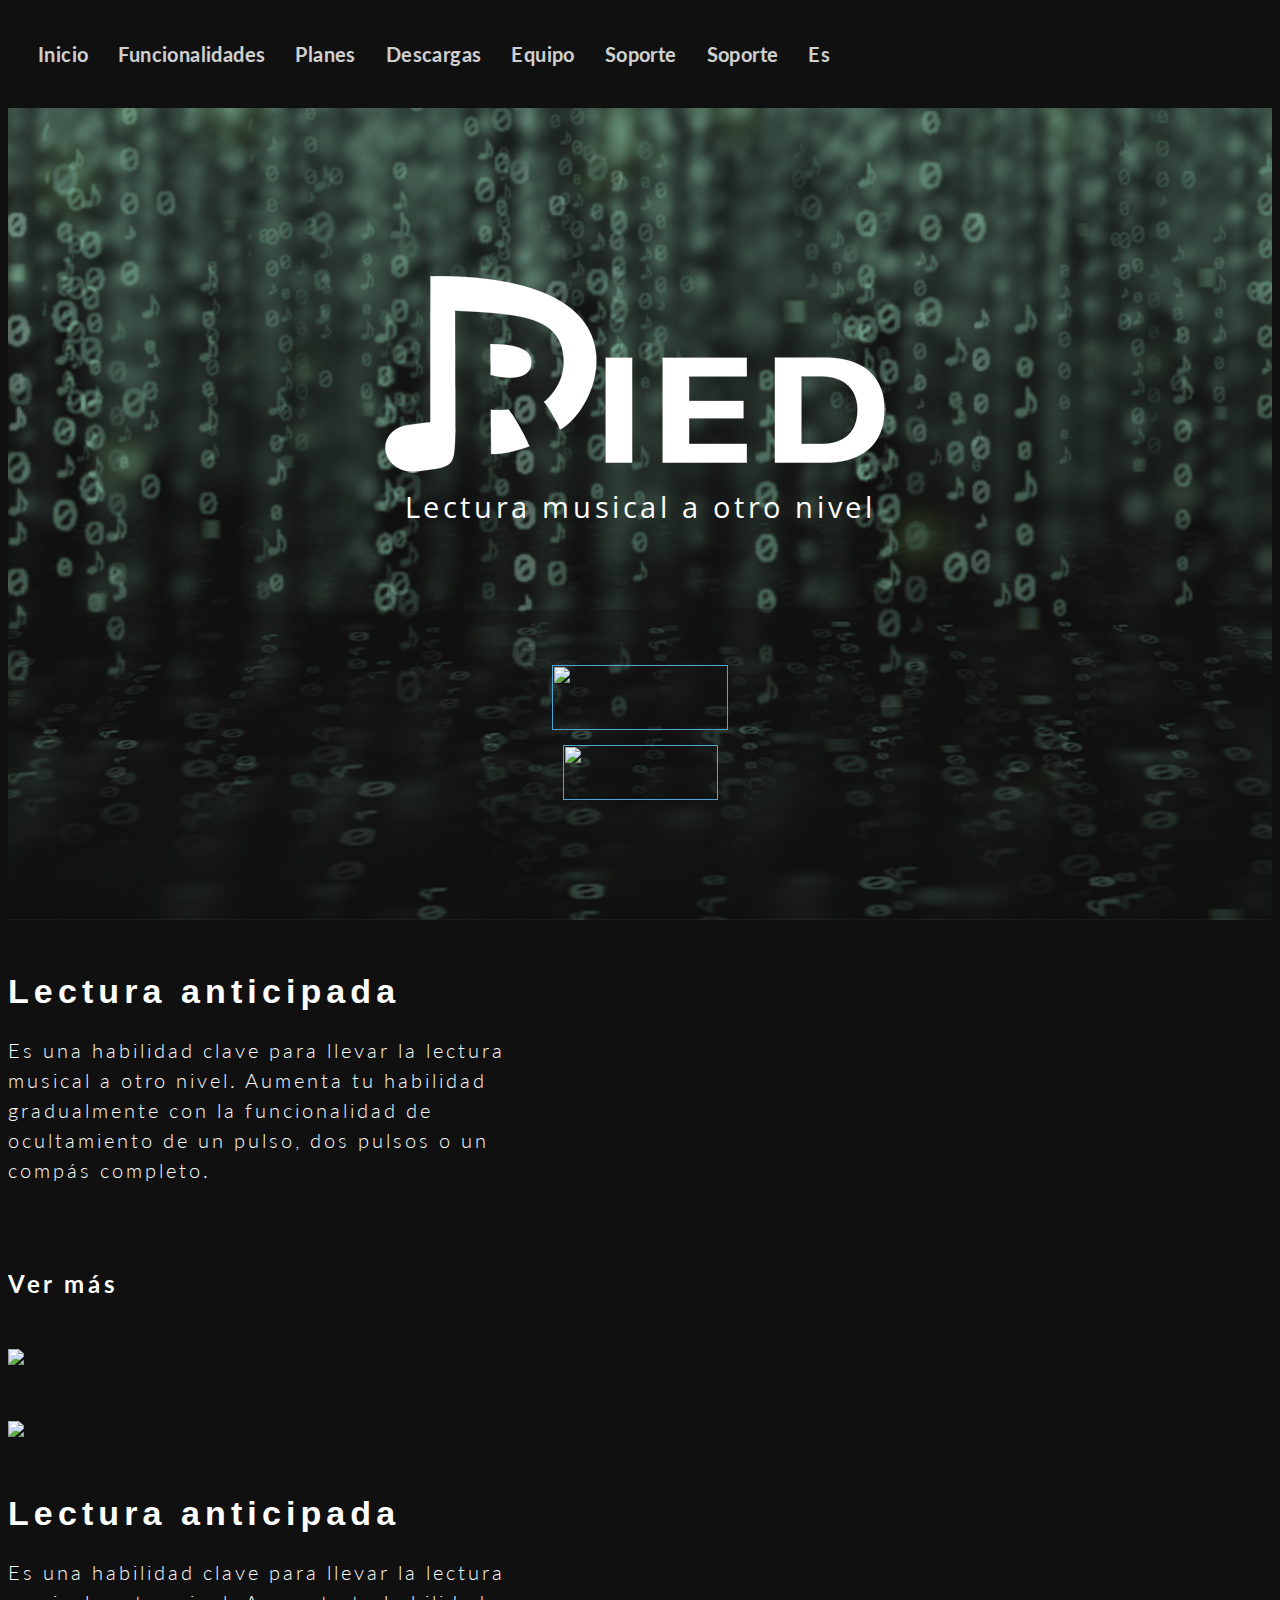
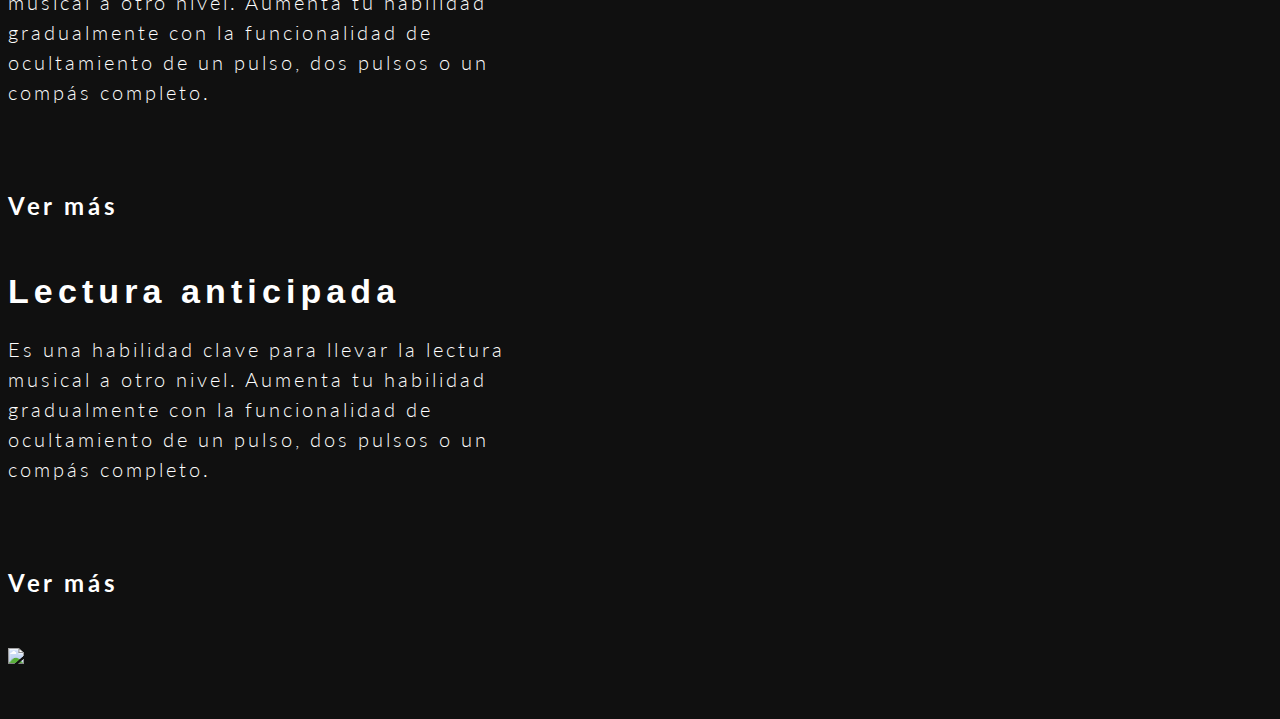
==== commit f5006247: "Ver más Solucionado (Dimensiones)" ====
--- a/index.html
+++ b/index.html
@@ -1,183 +1,153 @@
-<!DOCTYPE html>
-<html lang="en">
-    <head>
-        <meta charset="utf-8" />
-        <meta name="viewport" content="width=device-width, initial-scale=1, shrink-to-fit=no" />
-        <meta name="description" content="" />
-        <meta name="author" content="Bllp" />
-        <title>RIED APP</title>
-        <link rel="icon" type="image/x-icon" href="assets/favicon.ico" />
-        <!-- Font Awesome icons (free version)-->
-        <script src="https://use.fontawesome.com/releases/v5.15.3/js/all.js" crossorigin="anonymous"></script>
-        <!-- Google fonts-->
-        <link href="https://fonts.googleapis.com/css?family=Montserrat:400,700" rel="stylesheet" type="text/css" />
-        <link href="https://fonts.googleapis.com/css?family=Roboto+Slab:400,100,300,700" rel="stylesheet" type="text/css" />
-        <link rel="stylesheet" type="text/css" href="https://fonts.googleapis.com/css?family=Lato:100,100i,300,300i,400,400i,700,700i,900,900i" />
-        <!-- Core theme CSS (includes Bootstrap)-->
-        <link href="css/styles.css" rel="stylesheet" />
-    </head>
-    <body id="page-top">
-        <!-- Navigation-->
-        <nav class="navbar navbar-expand-lg navbar-dark fixed-top" id="mainNav">
-            <div class="container">
-                <a class="navbar-brand js-scroll-trigger" href="#page-top"><img src="assets/img/navbar-logo.svg" alt="..." /></a>
-                <button class="navbar-toggler navbar-toggler-right" type="button" data-toggle="collapse" data-target="#navbarResponsive" aria-controls="navbarResponsive" aria-expanded="false" aria-label="Toggle navigation">
-                    Menu
-                    <i class="fas fa-bars ml-1"></i>
-                </button>
-                <div class="collapse navbar-collapse" id="navbarResponsive">
-                    <ul class="navbar-nav text-uppercase ml-auto">
-                        <li class="nav-item"><a class="nav-link js-scroll-trigger" href=""> Funcionalidades</a></li>
-                        <li class="nav-item"><a class="nav-link js-scroll-trigger" href="">Planes</a></li>
-                        <li class="nav-item"><a class="nav-link js-scroll-trigger" href="">Descargas</a></li>
-                        <li class="nav-item"><a class="nav-link js-scroll-trigger" href="">Equipo</a></li>
-                        <li class="nav-item"><a class="nav-link js-scroll-trigger" href="">Soporte</a></li>
-                        <li class="nav-item"><a class="nav-link js-scroll-trigger" href="">Ingreso</a></li>
-                        <li class="nav-item"><a class="nav-link js-scroll-trigger" href="">ES</a></li>
-                    </ul>
-                </div>
-            </div>
-        </nav>
-        <!-- Masthead-->
-        <header class="masthead">
-            <div class="container">
-                 <img class="img-fluid" id="logohm" src="assets/img/Logo-Home.png" />
-                <div class="masthead-heading ">Lectura musical a otro nivel</div>
-            </div>
-        </header>
-        <!-- Seccion1-->
-        <section class="page-section" id="seccion1">
-        <div class="row">
-          <div class="col-12 col-md-6 text-home-seccion-1"><p class="text-img ">Con RIED tu tienes el control.
-           Diseña los ejercicios seleccionando entre una amplia gama de patrones rítmicos y  configuraciones melódicas.</p>
-           <a href=""><p class="text-img text-mas">Ver más</p></a></div>
-          <div class="col-12 col-md-6"><img src="assets/img/about/Seccion1-cel.png" class="img-fluid"></div>
-        </div>
-        <div class="row">
-          
-          <div class="col-12 order-1 col-md-6 order-md-0"><img src="assets/img/about/Seccion1-cel.png" class="img-fluid"></div>
-          <div class="col-12 order-0 col-md-6 order-md-1 text-home-seccion-2"><p class="text-img ">RIED te permite elegir el tempo de reproducción de los ejercicios y ajustar la transposición para que puedas practicar con cualquier instrumento.</p>
-            <a href=""><p class="text-img text-mas">Ver más</p></a>
-          </div>
-        </div>
-        <div class="row">
-          <div class="col-12 col-md-6 text-home-seccion-3"><p class="text-img">La lectura anticipada es una habilidad clave para llevar la lectura musical a otro nivel. Aumenta tu habilidad gradualmente con la funcionalidad de ocultamiento de un pulso, dos pulsos o un compás completo.</p>
-          <a href=""><p class="text-img text-mas">Ver más</p></a></div>
-          <div class="col-12 col-md-6"><img src="assets/img/about/Seccion1-cel.png" class="img-fluid"></div>
-        </div>
- 
-        </section>
-        <!-- Plataform -->
-        <section class="page-section bg-light" id="plataform">
-            <div class="container">
-                <div class="text-center">
-                    <h2 class="section-heading text-uppercase">Descargas</h2>
-                </div>
-                <div class="row">
-
-                    <div class="col-lg-6">
-                        <div class="plataform">
-                           <a href=""> <img class="mx-auto rounded-circle" src="https://image.flaticon.com/icons/png/512/38/38002.png"></a>
-                            <h4>Android</h4>
-                        </div>
-                    </div>
-                    <div class="col-lg-6">
-                        <div class="plataform">
-                            <a href=""><img class="mx-auto rounded-circle" src="https://image.flaticon.com/icons/png/512/15/15476.png" /> </a>
-                            <h4>Apple</h4>
-                            
-                        </div>
-                    </div>
-                </div>
-                <div class="row">
-                    <div class="col-lg-8 mx-auto text-center"><p class="large text-muted">Lorem ipsum dolor sit amet, consectetur adipisicing elit. Aut eaque, laboriosam veritatis, quos non quis ad perspiciatis, totam corporis ea, alias ut unde.</p></div>
-                </div>
-            </div>
-        </section>
-        <!-- Plataform-->
-        <div class="py-5">
-            <div class="container">
-                <div class="row align-items-center">
-                    <div class="col-md-3 col-sm-6 my-3">
-                        <a href="#!"><img class="img-fluid img-brand d-block mx-auto" src="assets/img/logos/microsoft.svg" alt="..." /></a>
-                    </div>
-                    <div class="col-md-3 col-sm-6 my-3">
-                        <a href="#!"><img class="img-fluid img-brand d-block mx-auto" src="assets/img/logos/google.svg" alt="..." /></a>
-                    </div>
-                    <div class="col-md-3 col-sm-6 my-3">
-                        <a href="#!"><img class="img-fluid img-brand d-block mx-auto" src="assets/img/logos/facebook.svg" alt="..." /></a>
-                    </div>
-                    <div class="col-md-3 col-sm-6 my-3">
-                        <a href="#!"><img class="img-fluid img-brand d-block mx-auto" src="assets/img/logos/ibm.svg" alt="..." /></a>
-                    </div>
-                </div>
-            </div>
-        </div>
-        <!-- Contact-->
-        <section class="page-section" id="contact">
-            <div class="container">
-                <div class="text-center">
-                    <h2 class="section-heading text-uppercase">Redimir Ticket</h2>
-                    <h3 class="section-subheading text-muted">Redime tu Ticket</h3>
-                </div>
-                <form id="contactForm" name="sentMessage" novalidate="novalidate">
-                    <div class="row align-items-stretch mb-5">
-                        <div class="col-md-12">
-                            <div class="form-group">
-                                <input class="form-control" id="name" type="text" placeholder="Your Name *" required="required" data-validation-required-message="Please enter your name." />
-                                <p class="help-block text-danger"></p>
-                            </div>
-                            <div class="form-group">
-                                <input class="form-control" id="email" type="email" placeholder="Your Email *" required="required" data-validation-required-message="Please enter your email address." />
-                                <p class="help-block text-danger"></p>
-                            </div>
-                            <div class="form-group mb-md-0">
-                                <input class="form-control" id="phone" type="tel" placeholder="Your Ticket *" required="required" data-validation-required-message="Please enter your Ticket." />
-                                <p class="help-block text-danger"></p>
-                            </div>
-                        </div>
-
-                    </div>
-                    <div class="text-center">
-                        <div id="success"></div>
-                        <button class="btn btn-primary btn-xl text-uppercase" id="sendMessageButton" type="submit">Send Message</button>
-                    </div>
-                </form>
-            </div>
-        </section>
-        <!-- Footer-->
-        <footer class="footer py-4">
-            <div class="container">
-                <div class="row align-items-center">
-                    <div class="col-lg-4 text-lg-left">
-                        Copyright &copy; Your Website
-                        <!-- This script automatically adds the current year to your website footer-->
-                        <!-- (credit: https://updateyourfooter.com/)-->
-                        <script>
-                            document.write(new Date().getFullYear());
-                        </script>
-                    </div>
-                    <div class="col-lg-4 my-3 my-lg-0">
-                        <a class="btn btn-dark btn-social mx-2" href="#!"><i class="fab fa-twitter"></i></a>
-                        <a class="btn btn-dark btn-social mx-2" href="#!"><i class="fab fa-facebook-f"></i></a>
-                        <a class="btn btn-dark btn-social mx-2" href="#!"><i class="fab fa-linkedin-in"></i></a>
-                    </div>
-                    <div class="col-lg-4 text-lg-right">
-                        <a class="mr-3" href="#!">Privacy Policy</a>
-                        <a href="#!">Terms of Use</a>
-                    </div>
-                </div>
-            </div>
-        </footer>
-        <!-- Bootstrap core JS-->
-        <script src="https://code.jquery.com/jquery-3.5.1.min.js"></script>
-        <script src="https://cdn.jsdelivr.net/npm/bootstrap@4.6.0/dist/js/bootstrap.bundle.min.js"></script>
-        <!-- Third party plugin JS-->
-        <script src="https://cdnjs.cloudflare.com/ajax/libs/animejs/3.2.1/anime.min.js"></script>
-        <!-- Contact form JS-->
-        <script src="assets/mail/jqBootstrapValidation.js"></script>
-        <script src="assets/mail/contact_me.js"></script>
-        <!-- Core theme JS-->
-        <script src="js/scripts.js"></script>
-    </body>
-</html>
+<!DOCTYPE html>
+<html lang="en">
+
+<head>
+  <meta charset="utf-8">
+  <meta content="width=device-width, initial-scale=1.0" name="viewport">
+
+  <title>RIED</title>
+  <meta content="" name="description">
+  <meta content="" name="keywords">
+
+  <!-- Favicons -->
+  <link href="assets/img/favicon.png" rel="icon">
+  <link href="assets/img/apple-touch-icon.png" rel="apple-touch-icon">
+
+  <!-- Google Fonts -->
+  <link href="https://fonts.googleapis.com/css?family=Open+Sans:300,300i,400,400i,600,600i,700,700i|Roboto:300,300i,400,400i,500,500i,700,700i&display=swap" rel="stylesheet">
+  <link rel="stylesheet" type="text/css" href="https://fonts.googleapis.com/css?family=Lato:100,100i,300,300i,400,400i,700,700i,900,900i" />
+  <!-- Vendor CSS Files -->
+  <link href="assets/vendor/animate.css/animate.min.css" rel="stylesheet">
+  <link href="assets/vendor/aos/aos.css" rel="stylesheet">
+  <link href="assets/vendor/bootstrap/css/bootstrap.min.css" rel="stylesheet">
+  <link href="assets/vendor/bootstrap-icons/bootstrap-icons.css" rel="stylesheet">
+  <link href="assets/vendor/boxicons/css/boxicons.min.css" rel="stylesheet">
+  <link href="assets/vendor/glightbox/css/glightbox.min.css" rel="stylesheet">
+  <link href="assets/vendor/swiper/swiper-bundle.min.css" rel="stylesheet">
+
+  <!-- Template Main CSS File -->
+  <link href="assets/css/style.css" rel="stylesheet">
+
+</head>
+
+<body>
+
+  <!-- ======= Header ======= -->
+  <header id="header" class="fixed-top d-flex align-items-center header-transparent">
+    <div class="container d-flex justify-content-between align-items-rigth">
+
+      <div class="logo">
+        <a href="index.html"><img src="assets/img/navbar-logo.png" alt="" class="img-fluid"></a>
+        <!-- Uncomment below if you prefer to use an image logo -->
+        <!-- <a href="index.html"><img src="assets/img/logo.png" alt="" class="img-fluid"></a>-->
+      </div>
+
+      <nav id="navbar" class="navbar mr-auto">
+        <ul>
+          <li><a class="active " href="index.html">Inicio</a></li>
+          <li><a href="">Funcionalidades</a></li>
+          <li><a href="">Planes</a></li>
+          <li><a href="">Descargas</a></li>
+          <li><a href="">Equipo</a></li>
+          <li><a href="">Soporte</a></li>
+          <li><a href="">Soporte</a></li>
+          <li class="dropdown"><a href="#"><span>Es</span> </a>
+            <ul>
+              <li><a href="#">En</a></li>
+    
+            </ul>
+          </li>
+        </ul>
+        <i class="bi bi-list mobile-nav-toggle "></i>
+      </nav><!-- .navbar -->
+
+    </div>
+  </header><!-- End Header -->
+  <!-- Home  Page -->
+  <section>
+  	<div class="homepage">
+  		<div class="container">
+           <img class="img-fluid" id="logo-home" src="assets/img/Logo-Home.png" />
+           <div class="hoḿepage-heading">Lectura musical a otro nivel</div>
+        </div>
+        <div class="container home-buttom">
+          <div class="row">
+           <div class="col-xl-6 home-buttom-android">
+              <a href=""><img src="https://play.google.com/intl/es-419/badges/static/images/badges/es-419_badge_web_generic.png"> </a>
+            </div>
+           <div class="col-xl-6 home-buttom-apple">
+             <a href=""><img src="https://www.okticket.es/img/app-store.png"> </a>
+           </div>
+          </div>
+        </div>
+    </div>
+  </section>
+ <!-- End Home page-->
+ <!-- Seccion 1 (Homepage)-->
+ <section>
+ <!-- Firts Paragraph (Homepage)-->
+  	<div class="firts-paragraph-with-image">
+        <div class="container ">
+          <div class="row ">
+           <div class="col-xl-6 ">
+              <h1 class="tittle-left">Lectura anticipada</h1>
+              <p class="paragraph-left">Es una habilidad clave para llevar la lectura musical a otro nivel. Aumenta tu habilidad gradualmente con la funcionalidad de ocultamiento de un pulso, dos pulsos o un compás completo.</p>
+              <a href=""><p class="see-more-left">Ver más</p></a>
+            </div>
+           <div class="col-xl-6 prueba">
+             <a href=""><img class="img-fluid"src="assets/img/Seccion-1 Home/Seccion1-cel.png"> </a>
+           </div>
+          </div>
+        </div>
+    </div>
+ <!-- End Firts Paragraph (Homepage)-->
+ <!-- Second Paragraph (Homepage)-->
+ <div class="firts-paragraph-with-image">
+        <div class="container ">
+          <div class="row">
+           <div class="col-xl-6 prueba">
+             <a href=""><img class="img-fluid"src="assets/img/Seccion-1 Home/Seccion1-cel.png"> </a>
+           </div>
+           <div class="col-xl-6 ">
+              <h1 class="tittle-left">Lectura anticipada</h1>
+              <p class="paragraph-left">Es una habilidad clave para llevar la lectura musical a otro nivel. Aumenta tu habilidad gradualmente con la funcionalidad de ocultamiento de un pulso, dos pulsos o un compás completo.</p>
+              <a href=""><p class="see-more-left">Ver más</p></a>
+            </div>
+          </div>
+        </div>
+    </div>
+  <!-- End Second Paragraph (Homepage)-->
+  <!-- Three Paragraph (Homepage)-->
+  	<div class="firts-paragraph-with-image">
+        <div class="container ">
+          <div class="row">
+           <div class="col-xl-6 ">
+              <h1 class="tittle-left">Lectura anticipada</h1>
+              <p class="paragraph-left">Es una habilidad clave para llevar la lectura musical a otro nivel. Aumenta tu habilidad gradualmente con la funcionalidad de ocultamiento de un pulso, dos pulsos o un compás completo.</p>
+              <a href=""><p class="see-more-left">Ver más</p></a>
+            </div>
+           <div class="col-xl-6 ">
+             <a href=""><img class="img-fluid"src="assets/img/Seccion-1 Home/Seccion1-cel.png"> </a>
+           </div>
+          </div>
+        </div>
+    </div>
+ <!-- End Three Paragraph (Homepage)-->
+  </section>
+  <!-- End Seccion 1 (Homepage)-->
+  <!-- Vendor JS Files -->
+  <script src="assets/vendor/aos/aos.js"></script>
+  <script src="assets/vendor/bootstrap/js/bootstrap.bundle.min.js"></script>
+  <script src="assets/vendor/glightbox/js/glightbox.min.js"></script>
+  <script src="assets/vendor/isotope-layout/isotope.pkgd.min.js"></script>
+  <script src="assets/vendor/php-email-form/validate.js"></script>
+  <script src="assets/vendor/purecounter/purecounter.js"></script>
+  <script src="assets/vendor/swiper/swiper-bundle.min.js"></script>
+  <script src="assets/vendor/waypoints/noframework.waypoints.js"></script>
+
+  <!-- Template Main JS File -->
+  <script src="assets/js/main.js"></script>
+
+</body>
+
+</html>--- a/assets/css/style.css
+++ b/assets/css/style.css
@@ -0,0 +1,399 @@
+/*--------------------------------------------------------------
+# General
+--------------------------------------------------------------*/
+body {
+  font-family: "Open Sans", sans-serif;
+  color: #444;
+  background-color: #101010;
+}
+
+a {
+  color: #4fa6d5;
+  text-decoration: none;
+}
+
+a:hover {
+  color: #45beff;
+  text-decoration: none;
+}
+
+h1, h2, h3, h4, h5, h6, .font-primary {
+  font-family: "Roboto", sans-serif;
+}
+
+/*--------------------------------------------------------------
+# Back to top button
+--------------------------------------------------------------*/
+.back-to-top {
+  position: fixed;
+  visibility: hidden;
+  opacity: 0;
+  right: 15px;
+  bottom: 15px;
+  z-index: 99999;
+  background: #68A4C4;
+  width: 40px;
+  height: 40px;
+  border-radius: 4px;
+  transition: all 0.4s;
+}
+
+.back-to-top i {
+  font-size: 24px;
+  color: #fff;
+  line-height: 0;
+}
+
+.back-to-top:hover {
+  background: #85b6cf
+  ;
+  color: #fff;
+}
+
+.back-to-top.active {
+  visibility: visible;
+  opacity: 1;
+}
+
+/*--------------------------------------------------------------
+# Header
+--------------------------------------------------------------*/
+#header {
+  height: 100px;
+  transition: all 0.5s;
+  z-index: 997;
+  transition: all 0.5s;
+  background: #101010;
+  text-align: left;
+  font: normal normal bold 20px/24px Lato;
+  letter-spacing: 0.4px;
+  color: #FFFFFF;
+  opacity: 1;
+}
+
+#header.header-transparent {
+  background: #101010;
+  opacity: 0.8
+}
+
+#header.header-scrolled {
+  background: #101010;
+  height: 60px;
+}
+
+
+
+#header .logo img {
+  padding: 0;
+  margin: 0;
+  max-height: 50px;
+  left: 100px
+}
+
+
+}             
+#main {
+  margin-top: 80px;
+}
+
+@media (max-width: 991px) {
+  #header .logo img {
+  content:url("../img/favicon.png");
+}
+}
+/*--------------------------------------------------------------
+# Navigation Menu
+--------------------------------------------------------------*/
+/**
+* Desktop Navigation 
+*/
+.navbar {
+  padding: 0;
+}
+
+.navbar ul {
+  margin: 0;
+  padding: 0;
+  display: flex;
+  list-style: none;
+  align-items: center;
+}
+
+.navbar li {
+  position: relative;
+}
+
+.navbar a {
+  display: flex;
+  align-items: center;
+  justify-content: space-between;
+  padding: 10px 0 10px 30px;
+  font-family: 'Lato', sans-serif;
+  font-size: 20px;
+  color: #fff;
+  white-space: nowrap;
+  transition: 0.3s;
+    font-weight: 700;
+
+}
+
+.navbar a i {
+  font-size: 12px;
+  line-height: 0;
+  margin-left: 5px;
+}
+
+.navbar a:hover, .navbar .active, .navbar li:hover > a {
+  color: #fff;
+}
+
+.navbar .dropdown ul {
+  display: block;
+  position: absolute;
+  left: 14px;
+  top: calc(100% + 30px);
+  margin: 0;
+  padding: 10px 0;
+  z-index: 99;
+  opacity: 0;
+  visibility: hidden;
+  background: #fff;
+  box-shadow: 0px 0px 30px rgba(127, 137, 161, 0.25);
+  transition: 0.3s;
+}
+
+.navbar .dropdown ul li {
+  min-width: 200px;
+}
+
+.navbar .dropdown ul a {
+  padding: 10px 20px;
+  font-size: 14px;
+  text-transform: none;
+  color: #1c3745;
+}
+
+.navbar .dropdown ul a i {
+  font-size: 12px;
+}
+
+.navbar .dropdown ul a:hover, .navbar .dropdown ul .active:hover, .navbar .dropdown ul li:hover > a {
+  color: #68A4C4;
+}
+
+.navbar .dropdown:hover > ul {
+  opacity: 1;
+  top: 100%;
+  visibility: visible;
+}
+
+.navbar .dropdown .dropdown ul {
+  top: 0;
+  left: calc(100% - 30px);
+  visibility: hidden;
+}
+
+.navbar .dropdown .dropdown:hover > ul {
+  opacity: 1;
+  top: 0;
+  left: 100%;
+  visibility: visible;
+}
+
+@media (max-width: 1366px) {
+  .navbar .dropdown .dropdown ul {
+    left: -90%;
+  }
+  .navbar .dropdown .dropdown:hover > ul {
+    left: -100%;
+  }
+}
+
+/**
+* Mobile Navigation 
+*/
+.mobile-nav-toggle {
+  color: #fff;
+  font-size: 28px;
+  cursor: pointer;
+  display: none;
+  line-height: 0;
+  transition: 0.5s;
+}
+
+@media (max-width: 991px) {
+  .mobile-nav-toggle {
+    display: block;
+  }
+  .navbar ul {
+    display: none;
+  }
+}
+
+.navbar-mobile {
+  position: fixed;
+  overflow: hidden;
+  top: 0;
+  right: 0;
+  left: 0;
+  bottom: 0;
+  background: rgba(17, 38, 48, 0.9);
+  transition: 0.3s;
+}
+
+.navbar-mobile .mobile-nav-toggle {
+  position: absolute;
+  top: 15px;
+  right: 15px;
+}
+
+.navbar-mobile ul {
+  display: block;
+  position: absolute;
+  top: 55px;
+  right: 15px;
+  bottom: 15px;
+  left: 15px;
+  padding: 10px 0;
+  background-color: #101010;
+  overflow-y: auto;
+  transition: 0.3s;
+}
+
+.navbar-mobile a {
+  padding: 10px 20px;
+  font-size: 15px;
+  color: #fff;
+ 
+}
+
+.navbar-mobile a:hover, .navbar-mobile .active, .navbar-mobile li:hover > a {
+  color: #68A4C4;
+}
+
+.navbar-mobile .getstarted {
+  margin: 15px;
+}
+
+.navbar-mobile .dropdown ul {
+  position: static;
+  display: none;
+  margin: 10px 20px;
+  padding: 10px 0;
+  z-index: 99;
+  opacity: 1;
+  visibility: visible;
+  background: #fff;
+  box-shadow: 0px 0px 30px rgba(127, 137, 161, 0.25);
+}
+
+.navbar-mobile .dropdown ul li {
+  min-width: 200px;
+}
+
+.navbar-mobile .dropdown ul a {
+  padding: 10px 20px;
+}
+
+.navbar-mobile .dropdown ul a i {
+  font-size: 12px;
+}
+
+.navbar-mobile .dropdown ul a:hover, .navbar-mobile .dropdown ul .active:hover, .navbar-mobile .dropdown ul li:hover > a {
+  color: #68A4C4;
+}
+
+.navbar-mobile .dropdown > .dropdown-active {
+  display: block;
+}
+/**
+* Home - Homepage
+*/
+.homepage{
+
+  padding-top: 10.5rem;
+  padding-bottom: 115px;
+  text-align: center;
+  color: #fff;
+  background-image: url("../img/header-bg.jpg");
+  background-repeat: no-repeat;
+  background-attachment: scroll;
+  background-position: center center;
+  background-size: cover;
+}
+.logo-home{
+  top: 200px;
+left: 514px;
+width: 372px;
+height: 148px;
+}
+.hoḿepage-heading {
+  font-size: 29px;
+  line-height: 3.25rem;
+  margin-bottom: 2rem;
+  font-family: font-family: 'Lato', sans-serif;
+  letter-spacing: 3.6px;
+    }
+.home-buttom {
+  padding-top: 100px
+}
+.home-buttom-android img {
+  top: 473px;
+left: 508px;
+width: 176px;
+height: 65px;
+
+ }
+.home-buttom-apple img{
+  top: 473px;
+left: 508px;
+width: 155px;
+height: 55px;
+padding-top: 10px
+
+}
+/**
+* Seccion-1 Homepage 
+*/
+.firts-paragraph-with-image div{
+ margin-top: 50px;
+ margin-bottom: 50px;
+ width: all;
+ padding:0 
+}
+.tittle-left {
+  font-family: "HelveticaNeue-CondensedBold", "HelveticaNeueBoldCondensed", "HelveticaNeue-Bold-Condensed", "Helvetica Neue Bold Condensed", "HelveticaNeueBold", "HelveticaNeue-Bold", "Helvetica Neue Bold", "HelveticaNeue", "Helvetica Neue", 'TeXGyreHerosCnBold', "Helvetica", "Tahoma", "Geneva", "Arial Narrow", "Arial", sans-serif; font-weight:600; font-stretch:condensed;
+  font-weight: bold;
+  font-stretch: condensed;
+  font-size: 34px;
+  letter-spacing: 5.1px;
+  color: #fff;
+  vertical-align: top;
+  text-align: left; 
+  line-height: 42px;
+}
+
+.paragraph-left{
+  top: 765px;
+  left: 100px;
+  width: 550px;
+  height: 210px;
+  text-align: left;
+  font: normal normal 300 20px/30px Lato;
+  letter-spacing: 3px;
+  color: #fff;
+  margin: 0;
+}
+.see-more-left {
+
+  top: 976px;
+  left: 100px;
+  width: 550px;
+  height: 29px;
+  text-align: left;
+  font: normal normal bold 24px/29px Lato;
+  letter-spacing: 3.6px;
+  color: #fff;
+  opacity: 1; 
+  height: 29px
+}
